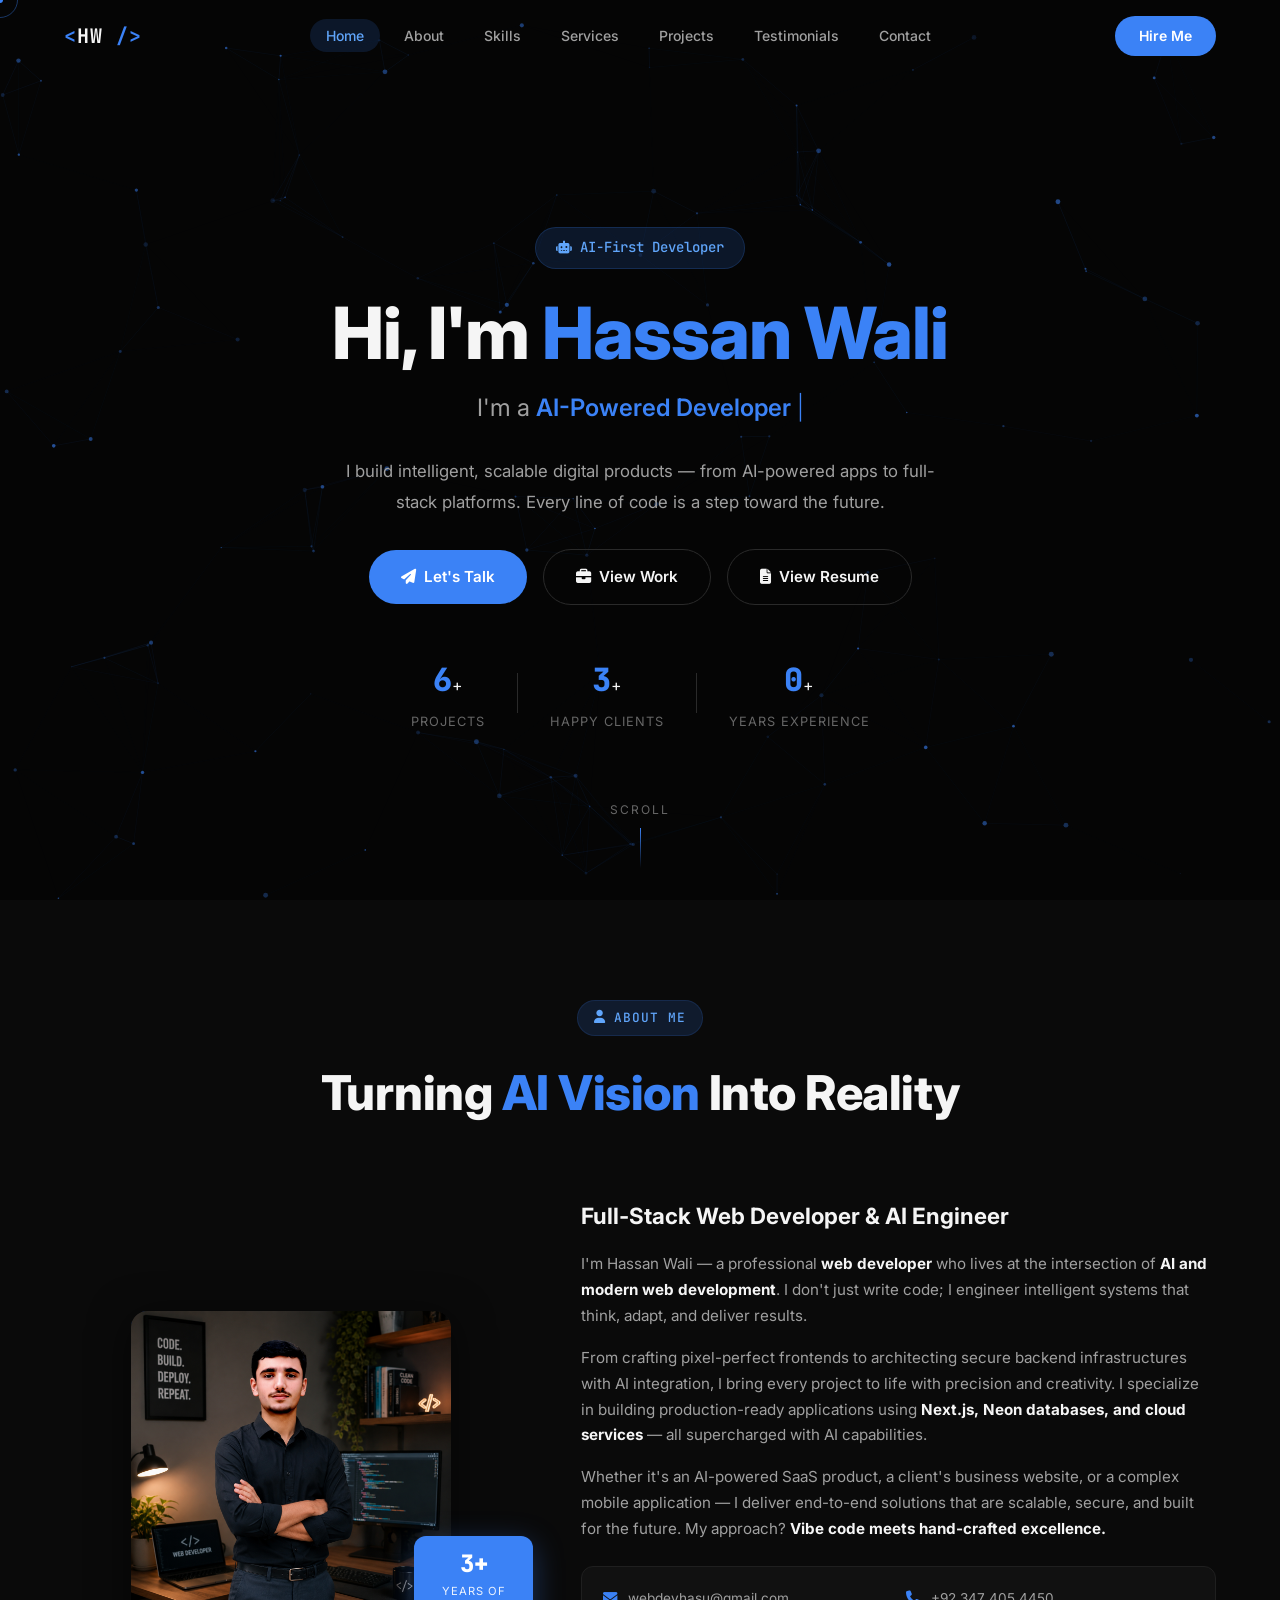
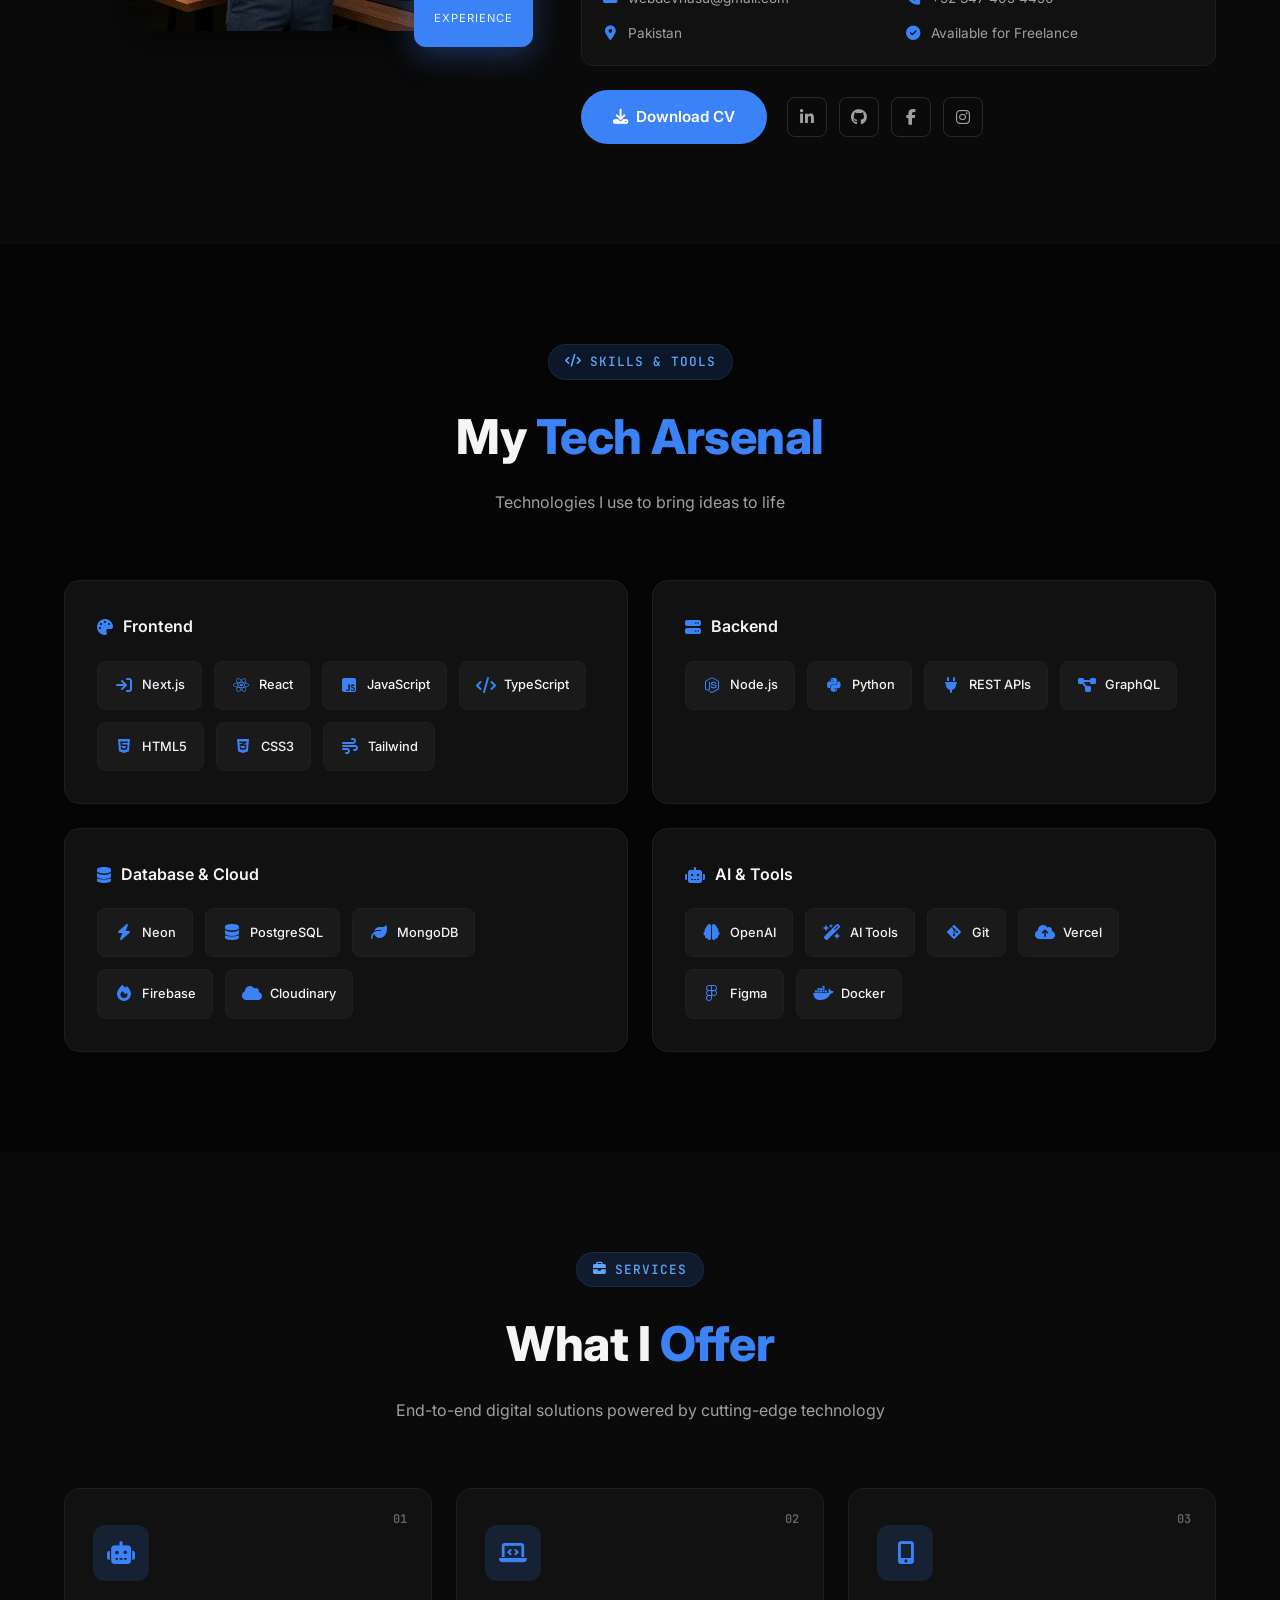
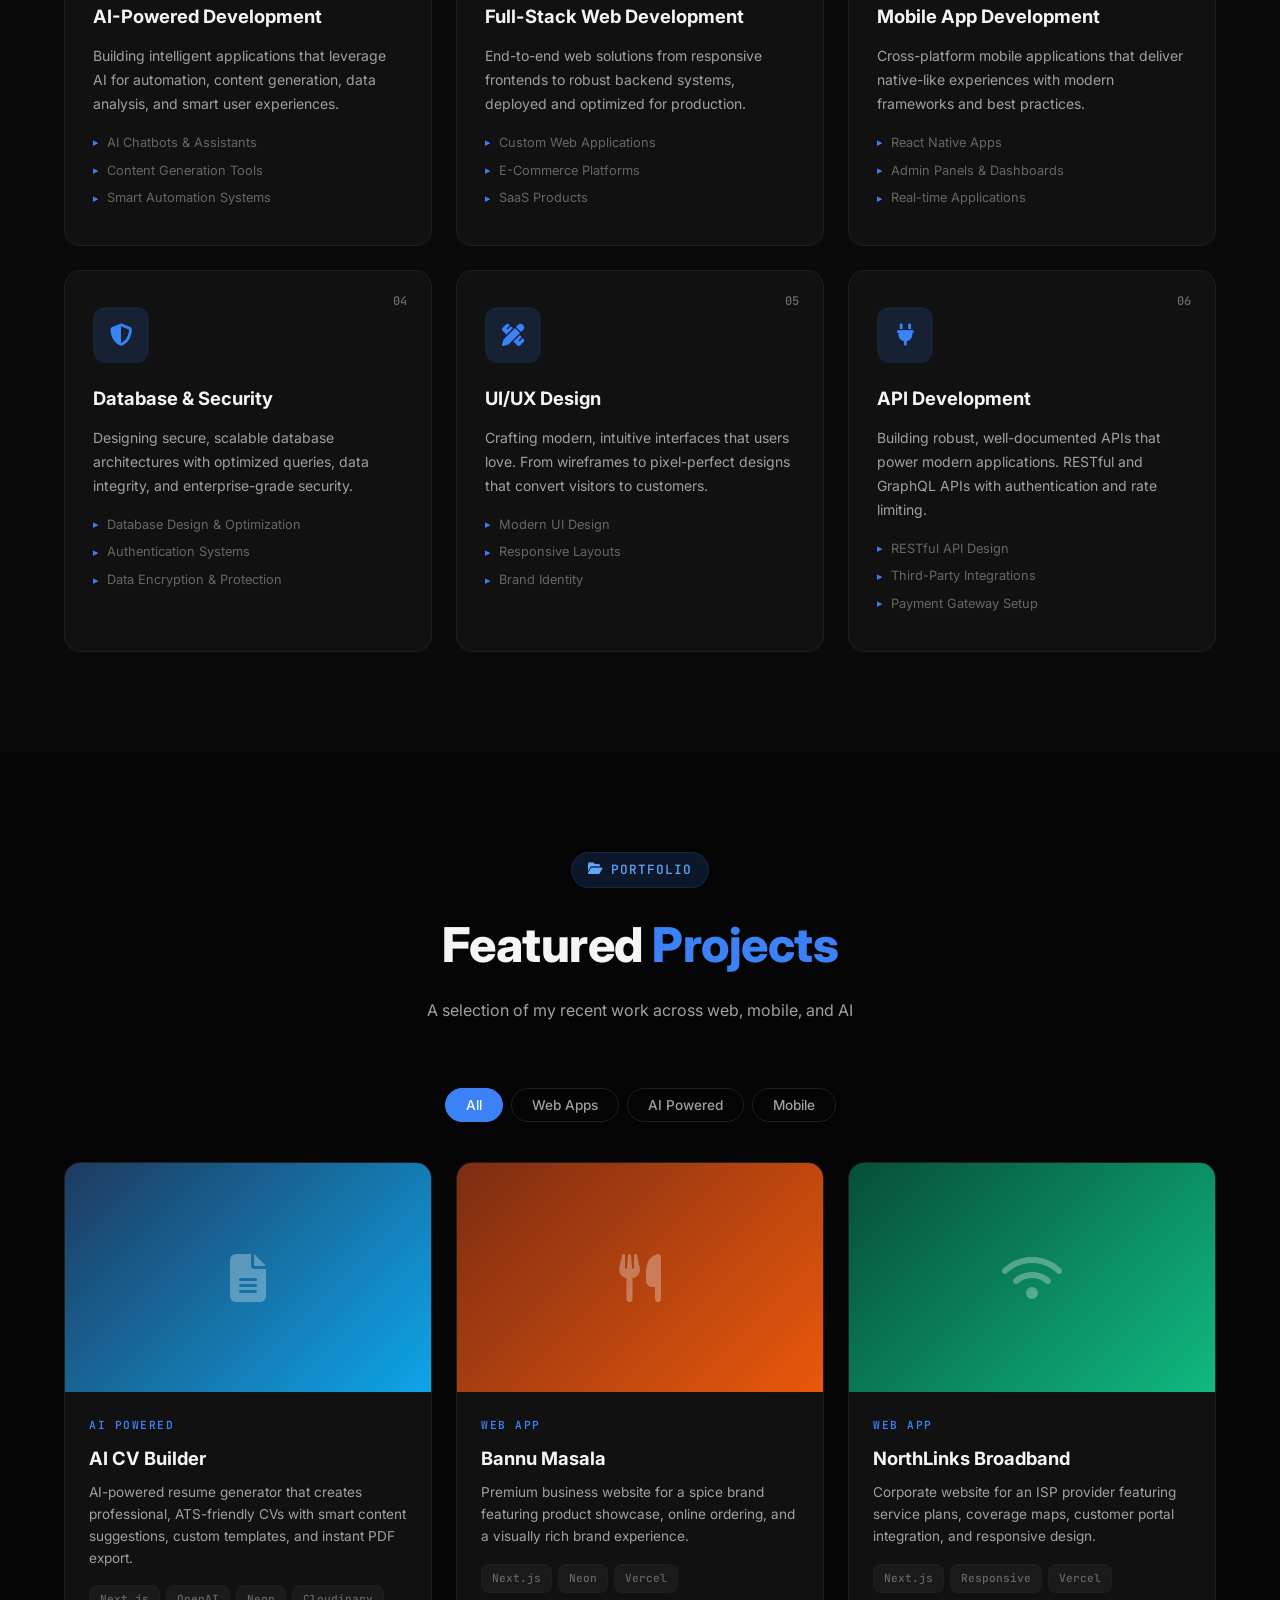
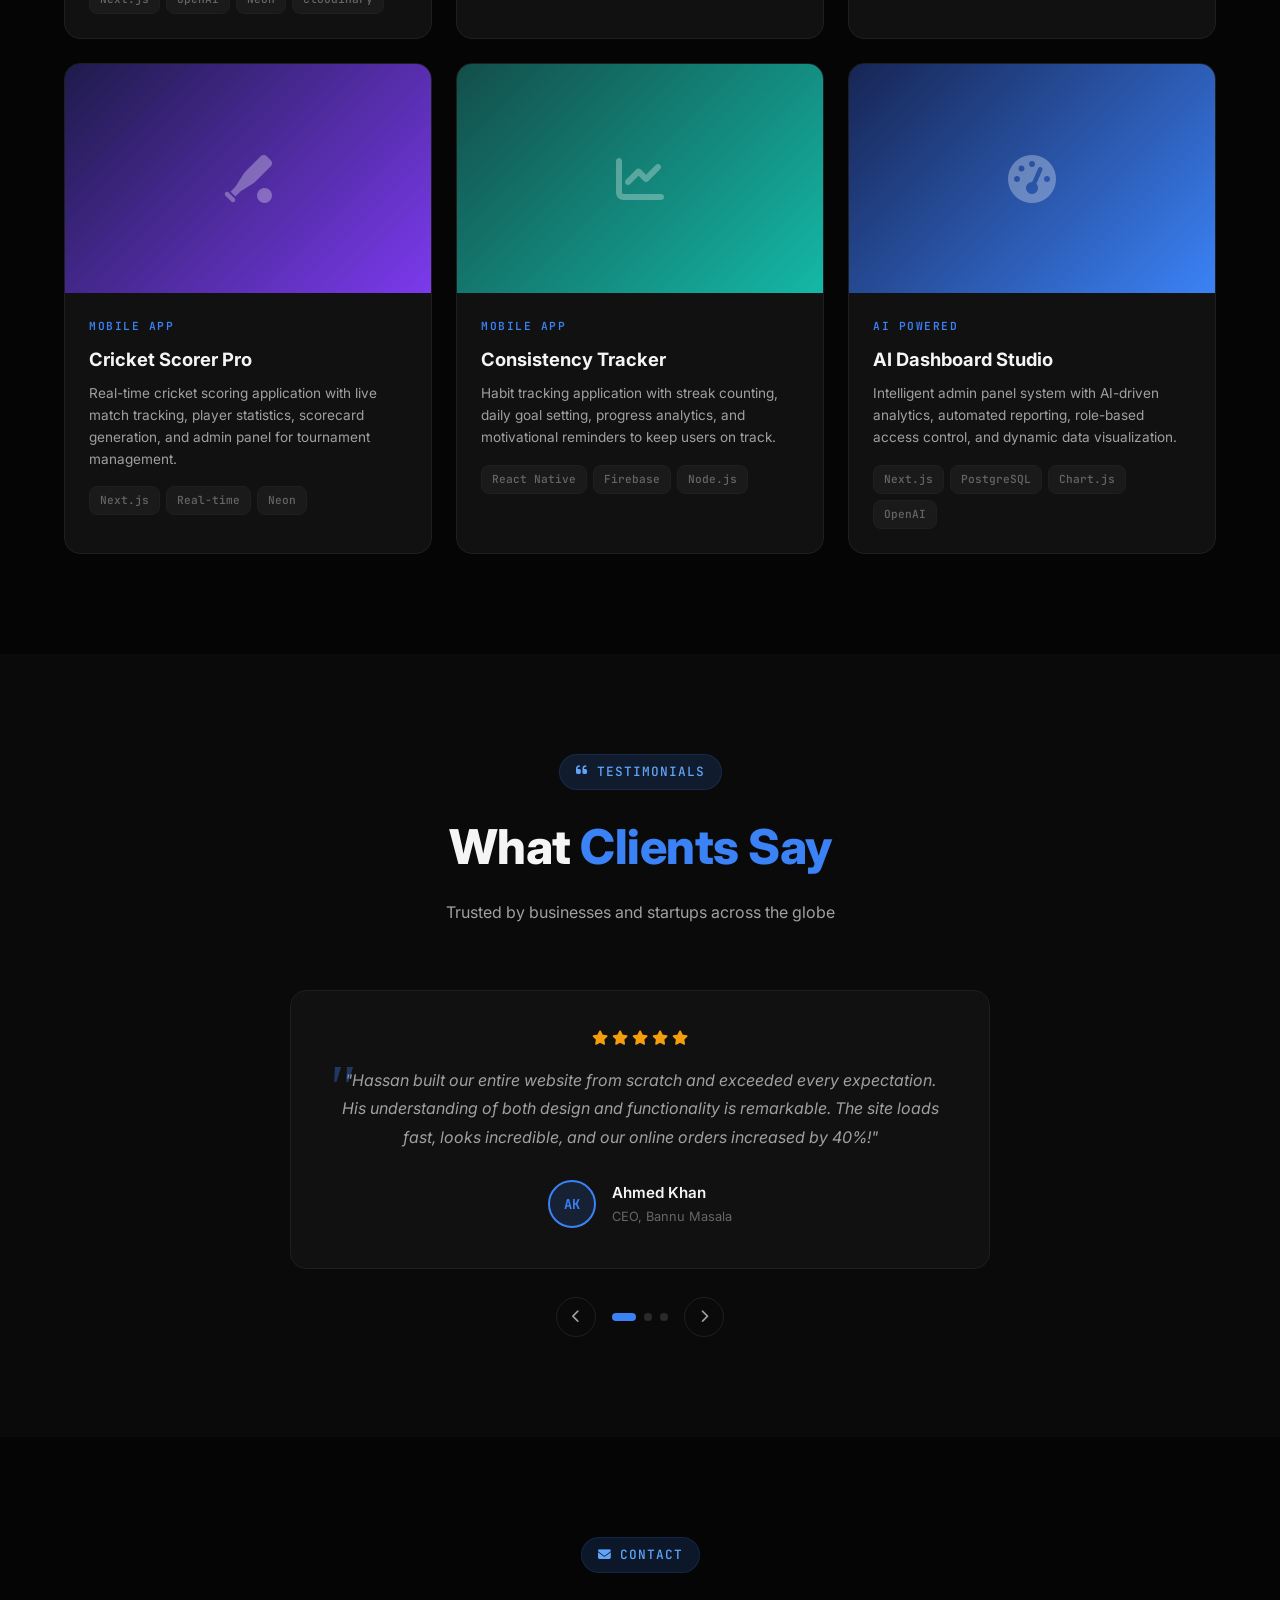
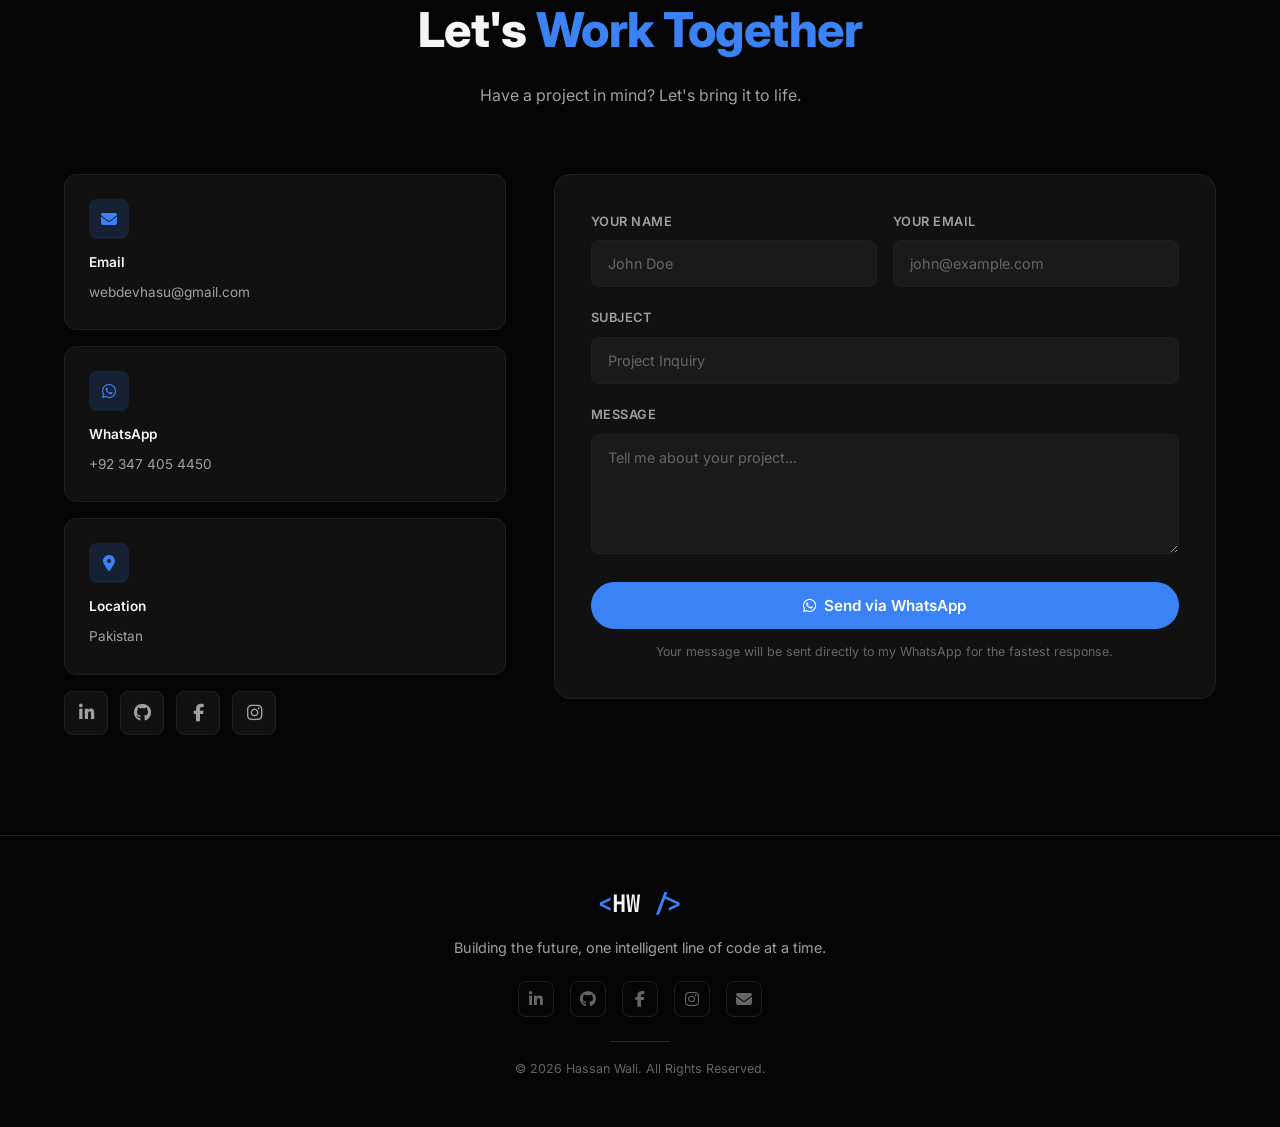
==== index.html @ 68d667bc "Initial commit of portfolio" ====
<!DOCTYPE html>
<html lang="en">
<head>
  <meta charset="UTF-8">
  <meta name="viewport" content="width=device-width, initial-scale=1.0">
  <title>Hassan Wali Web Developer | AI & Full-Stack Engineer</title>
  <link rel="icon" href="data:image/svg+xml,<svg xmlns=%22http://www.w3.org/2000/svg%22 viewBox=%220 0 100 100%22><text y=%22.9em%22 font-size=%2290%22>👨‍💻</text></svg>">
  <meta name="description" content="Looking for Hassan Wali Web Developer? Hassan is an AI-powered full-stack web developer in Pakistan specializing in Next.js, intelligent web apps, and digital solutions.">
  <meta name="keywords" content="Hassan Wali Web Developer, Hassan Wali, Web Developer in Pakistan, AI Developer, Full-Stack Developer, Next.js Developer">
  <meta name="author" content="Hassan Wali">
  <meta name="robots" content="index, follow">
  <meta name="language" content="English">
  <link rel="canonical" href="https://hassanwali.com/">

  <!-- Geo SEO for Pakistan -->
  <meta name="geo.region" content="PK">
  <meta name="geo.placename" content="Pakistan">
  <meta name="geo.position" content="30.3753;69.3451">
  <meta name="ICBM" content="30.3753, 69.3451">

  <!-- Open Graph / Facebook -->
  <meta property="og:type" content="website">
  <meta property="og:url" content="https://hassanwali.com/">
  <meta property="og:title" content="Hassan Wali Web Developer | AI-Powered Full-Stack Engineer">
  <meta property="og:description" content="Building intelligent, scalable digital solutions powered by AI.">
  <meta property="og:image" content="https://hassanwali.com/profile.png">

  <!-- Twitter -->
  <meta property="twitter:card" content="summary_large_image">
  <meta property="twitter:url" content="https://hassanwali.com/">
  <meta property="twitter:title" content="Hassan Wali Web Developer | AI-Powered Full-Stack Engineer">
  <meta property="twitter:description" content="Building intelligent, scalable digital solutions powered by AI.">
  <meta property="twitter:image" content="https://hassanwali.com/profile.png">

  <!-- Schema.org JSON-LD -->
  <script type="application/ld+json">
  {
    "@context": "https://schema.org",
    "@type": "Person",
    "name": "Hassan Wali",
    "url": "https://hassanwali.com",
    "image": "https://hassanwali.com/profile.png",
    "jobTitle": "Full-Stack Developer & AI Engineer",
    "worksFor": {
      "@type": "Organization",
      "name": "Freelance"
    },
    "sameAs": [
      "https://www.linkedin.com/in/hassanghss7",
      "https://github.com/hassanghss7",
      "https://www.facebook.com/hassanghss7",
      "https://www.instagram.com/hassanghss7"
    ],
    "address": {
      "@type": "PostalAddress",
      "addressCountry": "PK"
    }
  }
  </script>

  <!-- Fonts -->
  <link rel="preconnect" href="https://fonts.googleapis.com">
  <link rel="preconnect" href="https://fonts.gstatic.com" crossorigin>
  <link href="https://fonts.googleapis.com/css2?family=Inter:wght@300;400;500;600;700;800;900&family=JetBrains+Mono:wght@400;500;700&display=swap" rel="stylesheet">

  <!-- Font Awesome -->
  <link rel="stylesheet" href="https://cdnjs.cloudflare.com/ajax/libs/font-awesome/6.5.1/css/all.min.css">

  <!-- Styles -->
  <link rel="stylesheet" href="style.css">
</head>
<body>

  <!-- ============ PRELOADER ============ -->
  <div id="preloader">
    <div class="preloader-inner">
      <div class="preloader-logo">HW</div>
      <div class="preloader-bar"><div class="preloader-bar-fill"></div></div>
    </div>
  </div>

  <!-- ============ CUSTOM CURSOR ============ -->
  <div class="cursor-dot" id="cursorDot"></div>
  <div class="cursor-ring" id="cursorRing"></div>

  <!-- ============ NAVIGATION ============ -->
  <nav class="navbar" id="navbar">
    <div class="nav-container">
      <a href="#hero" class="nav-logo">
        <span class="logo-bracket">&lt;</span>HW<span class="logo-bracket"> /&gt;</span>
      </a>
      <ul class="nav-menu" id="navMenu">
        <li><a href="#hero" class="nav-link active" data-section="hero">Home</a></li>
        <li><a href="#about" class="nav-link" data-section="about">About</a></li>
        <li><a href="#skills" class="nav-link" data-section="skills">Skills</a></li>
        <li><a href="#services" class="nav-link" data-section="services">Services</a></li>
        <li><a href="#projects" class="nav-link" data-section="projects">Projects</a></li>
        <li><a href="#testimonials" class="nav-link" data-section="testimonials">Testimonials</a></li>
        <li><a href="#contact" class="nav-link" data-section="contact">Contact</a></li>
      </ul>
      <a href="#contact" class="nav-cta">Hire Me</a>
      <button class="hamburger" id="hamburger" aria-label="Toggle navigation">
        <span></span>
        <span></span>
        <span></span>
      </button>
    </div>
  </nav>

  <!-- ============ HERO SECTION ============ -->
  <section id="hero" class="hero">
    <canvas id="particleCanvas" class="particle-canvas"></canvas>
    <div class="hero-content">
      <div class="hero-badge reveal">
        <i class="fas fa-robot"></i> AI-First Developer
      </div>
      <h1 class="hero-title reveal">
        Hi, I'm <span class="accent">Hassan Wali</span>
      </h1>
      <div class="hero-subtitle reveal">
        <span class="typing-prefix">I'm a </span>
        <span class="typing-text" id="typingText"></span>
        <span class="typing-cursor">|</span>
      </div>
      <p class="hero-description reveal">
        I build intelligent, scalable digital products — from AI-powered apps to 
        full-stack platforms. Every line of code is a step toward the future.
      </p>
      <div class="hero-cta reveal">
        <a href="#contact" class="btn btn-primary">
          <i class="fas fa-paper-plane"></i> Let's Talk
        </a>
        <a href="#projects" class="btn btn-outline">
          <i class="fas fa-briefcase"></i> View Work
        </a>
        <a href="resume.html" target="_blank" class="btn btn-outline">
          <i class="fas fa-file-lines"></i> View Resume
        </a>
      </div>
      <div class="hero-stats reveal">
        <div class="stat">
          <span class="stat-number" data-count="30">0</span>+
          <span class="stat-label">Projects</span>
        </div>
        <div class="stat-divider"></div>
        <div class="stat">
          <span class="stat-number" data-count="15">0</span>+
          <span class="stat-label">Happy Clients</span>
        </div>
        <div class="stat-divider"></div>
        <div class="stat">
          <span class="stat-number" data-count="3">0</span>+
          <span class="stat-label">Years Experience</span>
        </div>
      </div>
    </div>
    <div class="hero-scroll">
      <a href="#about" class="scroll-indicator">
        <span>Scroll</span>
        <div class="scroll-line"></div>
      </a>
    </div>
  </section>

  <!-- ============ ABOUT SECTION ============ -->
  <section id="about" class="section about">
    <div class="container">
      <div class="section-header reveal">
        <span class="section-tag"><i class="fas fa-user"></i> About Me</span>
        <h2 class="section-title">Turning <span class="accent">AI Vision</span> Into Reality</h2>
      </div>
      <div class="about-grid">
        <div class="about-image reveal">
          <div class="image-frame">
            <img src="profile.png" alt="Hassan Wali" class="profile-img">
            <div class="image-border"></div>
          </div>
          <div class="about-experience-badge">
            <span class="exp-number">3+</span>
            <span class="exp-text">Years of<br>Experience</span>
          </div>
        </div>
        <div class="about-text reveal">
          <h3>Full-Stack Web Developer & AI Engineer</h3>
          <p>
            I'm Hassan Wali — a professional <strong>web developer</strong> who lives at the intersection of 
            <strong>AI and modern web development</strong>. I don't just write code; I engineer 
            intelligent systems that think, adapt, and deliver results.
          </p>
          <p>
            From crafting pixel-perfect frontends to architecting secure backend infrastructures 
            with AI integration, I bring every project to life with precision and creativity. 
            I specialize in building production-ready applications using <strong>Next.js, Neon 
            databases, and cloud services</strong> — all supercharged with AI capabilities.
          </p>
          <p>
            Whether it's an AI-powered SaaS product, a client's business website, or a complex 
            mobile application — I deliver end-to-end solutions that are scalable, secure, and 
            built for the future. My approach? <strong>Vibe code meets hand-crafted excellence.</strong>
          </p>
          <div class="about-details">
            <div class="detail-item">
              <i class="fas fa-envelope"></i>
              <span>webdevhasu@gmail.com</span>
            </div>
            <div class="detail-item">
              <i class="fas fa-phone"></i>
              <span>+92 347 405 4450</span>
            </div>
            <div class="detail-item">
              <i class="fas fa-map-marker-alt"></i>
              <span>Pakistan</span>
            </div>
            <div class="detail-item">
              <i class="fas fa-circle-check"></i>
              <span>Available for Freelance</span>
            </div>
          </div>
          <div class="about-cta">
            <a href="resume.html" target="_blank" class="btn btn-primary">
              <i class="fas fa-download"></i> Download CV
            </a>
            <div class="about-socials">
              <a href="https://www.linkedin.com/in/hassanghss7" target="_blank" aria-label="LinkedIn"><i class="fab fa-linkedin-in"></i></a>
              <a href="https://github.com/webdevhasu" target="_blank" aria-label="GitHub"><i class="fab fa-github"></i></a>
              <a href="https://www.facebook.com/hassanghss7" target="_blank" aria-label="Facebook"><i class="fab fa-facebook-f"></i></a>
              <a href="https://www.instagram.com/hassanghss7" target="_blank" aria-label="Instagram"><i class="fab fa-instagram"></i></a>
            </div>
          </div>
        </div>
      </div>
    </div>
  </section>

  <!-- ============ SKILLS SECTION ============ -->
  <section id="skills" class="section skills">
    <div class="container">
      <div class="section-header reveal">
        <span class="section-tag"><i class="fas fa-code"></i> Skills & Tools</span>
        <h2 class="section-title">My <span class="accent">Tech Arsenal</span></h2>
        <p class="section-desc">Technologies I use to bring ideas to life</p>
      </div>
      <div class="skills-grid">
        <!-- Frontend -->
        <div class="skill-category reveal">
          <h3 class="skill-category-title"><i class="fas fa-palette"></i> Frontend</h3>
          <div class="skill-items">
            <div class="skill-item" data-tooltip="Next.js">
              <div class="skill-icon"><i class="fas fa-arrow-right-to-bracket"></i></div>
              <span>Next.js</span>
            </div>
            <div class="skill-item" data-tooltip="React">
              <div class="skill-icon"><i class="fab fa-react"></i></div>
              <span>React</span>
            </div>
            <div class="skill-item" data-tooltip="JavaScript">
              <div class="skill-icon"><i class="fab fa-js-square"></i></div>
              <span>JavaScript</span>
            </div>
            <div class="skill-item" data-tooltip="TypeScript">
              <div class="skill-icon"><i class="fas fa-code"></i></div>
              <span>TypeScript</span>
            </div>
            <div class="skill-item" data-tooltip="HTML5">
              <div class="skill-icon"><i class="fab fa-html5"></i></div>
              <span>HTML5</span>
            </div>
            <div class="skill-item" data-tooltip="CSS3">
              <div class="skill-icon"><i class="fab fa-css3-alt"></i></div>
              <span>CSS3</span>
            </div>
            <div class="skill-item" data-tooltip="Tailwind CSS">
              <div class="skill-icon"><i class="fas fa-wind"></i></div>
              <span>Tailwind</span>
            </div>
          </div>
        </div>
        <!-- Backend -->
        <div class="skill-category reveal">
          <h3 class="skill-category-title"><i class="fas fa-server"></i> Backend</h3>
          <div class="skill-items">
            <div class="skill-item" data-tooltip="Node.js">
              <div class="skill-icon"><i class="fab fa-node-js"></i></div>
              <span>Node.js</span>
            </div>
            <div class="skill-item" data-tooltip="Python">
              <div class="skill-icon"><i class="fab fa-python"></i></div>
              <span>Python</span>
            </div>
            <div class="skill-item" data-tooltip="REST APIs">
              <div class="skill-icon"><i class="fas fa-plug"></i></div>
              <span>REST APIs</span>
            </div>
            <div class="skill-item" data-tooltip="GraphQL">
              <div class="skill-icon"><i class="fas fa-project-diagram"></i></div>
              <span>GraphQL</span>
            </div>
          </div>
        </div>
        <!-- Database -->
        <div class="skill-category reveal">
          <h3 class="skill-category-title"><i class="fas fa-database"></i> Database & Cloud</h3>
          <div class="skill-items">
            <div class="skill-item" data-tooltip="Neon">
              <div class="skill-icon"><i class="fas fa-bolt"></i></div>
              <span>Neon</span>
            </div>
            <div class="skill-item" data-tooltip="PostgreSQL">
              <div class="skill-icon"><i class="fas fa-database"></i></div>
              <span>PostgreSQL</span>
            </div>
            <div class="skill-item" data-tooltip="MongoDB">
              <div class="skill-icon"><i class="fas fa-leaf"></i></div>
              <span>MongoDB</span>
            </div>
            <div class="skill-item" data-tooltip="Firebase">
              <div class="skill-icon"><i class="fas fa-fire"></i></div>
              <span>Firebase</span>
            </div>
            <div class="skill-item" data-tooltip="Cloudinary">
              <div class="skill-icon"><i class="fas fa-cloud"></i></div>
              <span>Cloudinary</span>
            </div>
          </div>
        </div>
        <!-- Tools & AI -->
        <div class="skill-category reveal">
          <h3 class="skill-category-title"><i class="fas fa-robot"></i> AI & Tools</h3>
          <div class="skill-items">
            <div class="skill-item" data-tooltip="OpenAI API">
              <div class="skill-icon"><i class="fas fa-brain"></i></div>
              <span>OpenAI</span>
            </div>
            <div class="skill-item" data-tooltip="AI Automation">
              <div class="skill-icon"><i class="fas fa-wand-magic-sparkles"></i></div>
              <span>AI Tools</span>
            </div>
            <div class="skill-item" data-tooltip="Git">
              <div class="skill-icon"><i class="fab fa-git-alt"></i></div>
              <span>Git</span>
            </div>
            <div class="skill-item" data-tooltip="Vercel">
              <div class="skill-icon"><i class="fas fa-cloud-arrow-up"></i></div>
              <span>Vercel</span>
            </div>
            <div class="skill-item" data-tooltip="Figma">
              <div class="skill-icon"><i class="fab fa-figma"></i></div>
              <span>Figma</span>
            </div>
            <div class="skill-item" data-tooltip="Docker">
              <div class="skill-icon"><i class="fab fa-docker"></i></div>
              <span>Docker</span>
            </div>
          </div>
        </div>
      </div>
    </div>
  </section>

  <!-- ============ SERVICES SECTION ============ -->
  <section id="services" class="section services">
    <div class="container">
      <div class="section-header reveal">
        <span class="section-tag"><i class="fas fa-briefcase"></i> Services</span>
        <h2 class="section-title">What I <span class="accent">Offer</span></h2>
        <p class="section-desc">End-to-end digital solutions powered by cutting-edge technology</p>
      </div>
      <div class="services-grid">
        <div class="service-card reveal" id="service-ai">
          <div class="service-icon">
            <i class="fas fa-robot"></i>
          </div>
          <div class="service-number">01</div>
          <h3>AI-Powered Development</h3>
          <p>Building intelligent applications that leverage AI for automation, content generation, data analysis, and smart user experiences.</p>
          <ul class="service-features">
            <li>AI Chatbots & Assistants</li>
            <li>Content Generation Tools</li>
            <li>Smart Automation Systems</li>
          </ul>
        </div>
        <div class="service-card reveal" id="service-web">
          <div class="service-icon">
            <i class="fas fa-laptop-code"></i>
          </div>
          <div class="service-number">02</div>
          <h3>Full-Stack Web Development</h3>
          <p>End-to-end web solutions from responsive frontends to robust backend systems, deployed and optimized for production.</p>
          <ul class="service-features">
            <li>Custom Web Applications</li>
            <li>E-Commerce Platforms</li>
            <li>SaaS Products</li>
          </ul>
        </div>
        <div class="service-card reveal" id="service-mobile">
          <div class="service-icon">
            <i class="fas fa-mobile-screen-button"></i>
          </div>
          <div class="service-number">03</div>
          <h3>Mobile App Development</h3>
          <p>Cross-platform mobile applications that deliver native-like experiences with modern frameworks and best practices.</p>
          <ul class="service-features">
            <li>React Native Apps</li>
            <li>Admin Panels & Dashboards</li>
            <li>Real-time Applications</li>
          </ul>
        </div>
        <div class="service-card reveal" id="service-db">
          <div class="service-icon">
            <i class="fas fa-shield-halved"></i>
          </div>
          <div class="service-number">04</div>
          <h3>Database & Security</h3>
          <p>Designing secure, scalable database architectures with optimized queries, data integrity, and enterprise-grade security.</p>
          <ul class="service-features">
            <li>Database Design & Optimization</li>
            <li>Authentication Systems</li>
            <li>Data Encryption & Protection</li>
          </ul>
        </div>
        <div class="service-card reveal" id="service-design">
          <div class="service-icon">
            <i class="fas fa-pen-ruler"></i>
          </div>
          <div class="service-number">05</div>
          <h3>UI/UX Design</h3>
          <p>Crafting modern, intuitive interfaces that users love. From wireframes to pixel-perfect designs that convert visitors to customers.</p>
          <ul class="service-features">
            <li>Modern UI Design</li>
            <li>Responsive Layouts</li>
            <li>Brand Identity</li>
          </ul>
        </div>
        <div class="service-card reveal" id="service-api">
          <div class="service-icon">
            <i class="fas fa-plug"></i>
          </div>
          <div class="service-number">06</div>
          <h3>API Development</h3>
          <p>Building robust, well-documented APIs that power modern applications. RESTful and GraphQL APIs with authentication and rate limiting.</p>
          <ul class="service-features">
            <li>RESTful API Design</li>
            <li>Third-Party Integrations</li>
            <li>Payment Gateway Setup</li>
          </ul>
        </div>
      </div>
    </div>
  </section>

  <!-- ============ PROJECTS SECTION ============ -->
  <section id="projects" class="section projects">
    <div class="container">
      <div class="section-header reveal">
        <span class="section-tag"><i class="fas fa-folder-open"></i> Portfolio</span>
        <h2 class="section-title">Featured <span class="accent">Projects</span></h2>
        <p class="section-desc">A selection of my recent work across web, mobile, and AI</p>
      </div>

      <div class="project-filters reveal">
        <button class="filter-btn active" data-filter="all">All</button>
        <button class="filter-btn" data-filter="web">Web Apps</button>
        <button class="filter-btn" data-filter="ai">AI Powered</button>
        <button class="filter-btn" data-filter="mobile">Mobile</button>
      </div>

      <div class="projects-grid">
        <!-- Project 1: AI CV Builder -->
        <div class="project-card reveal" data-category="ai web" id="project-cv">
          <div class="project-image">
            <div class="project-placeholder" style="background: linear-gradient(135deg, #1e3a5f, #0ea5e9);">
              <i class="fas fa-file-lines"></i>
            </div>
            <div class="project-overlay">
              <div class="project-links">
                <a href="#" class="project-link" title="Live Demo"><i class="fas fa-external-link-alt"></i></a>
                <a href="#" class="project-link" title="Source Code"><i class="fab fa-github"></i></a>
              </div>
            </div>
          </div>
          <div class="project-info">
            <div class="project-category">AI Powered</div>
            <h3>AI CV Builder</h3>
            <p>AI-powered resume generator that creates professional, ATS-friendly CVs with smart content suggestions, custom templates, and instant PDF export.</p>
            <div class="project-tech">
              <span>Next.js</span>
              <span>OpenAI</span>
              <span>Neon</span>
              <span>Cloudinary</span>
            </div>
          </div>
        </div>

        <!-- Project 2: Bannu Masala -->
        <div class="project-card reveal" data-category="web" id="project-masala">
          <div class="project-image">
            <div class="project-placeholder" style="background: linear-gradient(135deg, #7c2d12, #ea580c);">
              <i class="fas fa-utensils"></i>
            </div>
            <div class="project-overlay">
              <div class="project-links">
                <a href="https://bannumasala.vercel.app" target="_blank" class="project-link" title="Live Demo"><i class="fas fa-external-link-alt"></i></a>
              </div>
            </div>
          </div>
          <div class="project-info">
            <div class="project-category">Web App</div>
            <h3>Bannu Masala</h3>
            <p>Premium business website for a spice brand featuring product showcase, online ordering, and a visually rich brand experience.</p>
            <div class="project-tech">
              <span>Next.js</span>
              <span>Neon</span>
              <span>Vercel</span>
            </div>
          </div>
        </div>

        <!-- Project 3: NorthLinks Broadband -->
        <div class="project-card reveal" data-category="web" id="project-northlinks">
          <div class="project-image">
            <div class="project-placeholder" style="background: linear-gradient(135deg, #064e3b, #10b981);">
              <i class="fas fa-wifi"></i>
            </div>
            <div class="project-overlay">
              <div class="project-links">
                <a href="https://northlinksbroadband.vercel.app" target="_blank" class="project-link" title="Live Demo"><i class="fas fa-external-link-alt"></i></a>
              </div>
            </div>
          </div>
          <div class="project-info">
            <div class="project-category">Web App</div>
            <h3>NorthLinks Broadband</h3>
            <p>Corporate website for an ISP provider featuring service plans, coverage maps, customer portal integration, and responsive design.</p>
            <div class="project-tech">
              <span>Next.js</span>
              <span>Responsive</span>
              <span>Vercel</span>
            </div>
          </div>
        </div>

        <!-- Project 4: Cricket Scorer Pro -->
        <div class="project-card reveal" data-category="mobile web" id="project-cricket">
          <div class="project-image">
            <div class="project-placeholder" style="background: linear-gradient(135deg, #1e1b4b, #7c3aed);">
              <i class="fas fa-baseball-bat-ball"></i>
            </div>
            <div class="project-overlay">
              <div class="project-links">
                <a href="#" class="project-link" title="Live Demo"><i class="fas fa-external-link-alt"></i></a>
              </div>
            </div>
          </div>
          <div class="project-info">
            <div class="project-category">Mobile App</div>
            <h3>Cricket Scorer Pro</h3>
            <p>Real-time cricket scoring application with live match tracking, player statistics, scorecard generation, and admin panel for tournament management.</p>
            <div class="project-tech">
              <span>Next.js</span>
              <span>Real-time</span>
              <span>Neon</span>
            </div>
          </div>
        </div>

        <!-- Project 5: Consistency Tracker -->
        <div class="project-card reveal" data-category="mobile" id="project-tracker">
          <div class="project-image">
            <div class="project-placeholder" style="background: linear-gradient(135deg, #134e4a, #14b8a6);">
              <i class="fas fa-chart-line"></i>
            </div>
            <div class="project-overlay">
              <div class="project-links">
                <a href="#" class="project-link" title="Live Demo"><i class="fas fa-external-link-alt"></i></a>
              </div>
            </div>
          </div>
          <div class="project-info">
            <div class="project-category">Mobile App</div>
            <h3>Consistency Tracker</h3>
            <p>Habit tracking application with streak counting, daily goal setting, progress analytics, and motivational reminders to keep users on track.</p>
            <div class="project-tech">
              <span>React Native</span>
              <span>Firebase</span>
              <span>Node.js</span>
            </div>
          </div>
        </div>

        <!-- Project 6: AI Dashboard Studio -->
        <div class="project-card reveal" data-category="ai web" id="project-dashboard">
          <div class="project-image">
            <div class="project-placeholder" style="background: linear-gradient(135deg, #172554, #3b82f6);">
              <i class="fas fa-gauge-high"></i>
            </div>
            <div class="project-overlay">
              <div class="project-links">
                <a href="#" class="project-link" title="Live Demo"><i class="fas fa-external-link-alt"></i></a>
                <a href="#" class="project-link" title="Source Code"><i class="fab fa-github"></i></a>
              </div>
            </div>
          </div>
          <div class="project-info">
            <div class="project-category">AI Powered</div>
            <h3>AI Dashboard Studio</h3>
            <p>Intelligent admin panel system with AI-driven analytics, automated reporting, role-based access control, and dynamic data visualization.</p>
            <div class="project-tech">
              <span>Next.js</span>
              <span>PostgreSQL</span>
              <span>Chart.js</span>
              <span>OpenAI</span>
            </div>
          </div>
        </div>
      </div>
    </div>
  </section>

  <!-- ============ TESTIMONIALS SECTION ============ -->
  <section id="testimonials" class="section testimonials">
    <div class="container">
      <div class="section-header reveal">
        <span class="section-tag"><i class="fas fa-quote-left"></i> Testimonials</span>
        <h2 class="section-title">What <span class="accent">Clients Say</span></h2>
        <p class="section-desc">Trusted by businesses and startups across the globe</p>
      </div>
      <div class="testimonials-slider reveal">
        <div class="testimonial-track" id="testimonialTrack">
          <!-- Testimonial 1 -->
          <div class="testimonial-card">
            <div class="testimonial-stars">
              <i class="fas fa-star"></i><i class="fas fa-star"></i><i class="fas fa-star"></i><i class="fas fa-star"></i><i class="fas fa-star"></i>
            </div>
            <p class="testimonial-text">
              "Hassan built our entire website from scratch and exceeded every expectation. 
              His understanding of both design and functionality is remarkable. The site loads 
              fast, looks incredible, and our online orders increased by 40%!"
            </p>
            <div class="testimonial-author">
              <div class="author-avatar">AK</div>
              <div class="author-info">
                <h4>Ahmed Khan</h4>
                <span>CEO, Bannu Masala</span>
              </div>
            </div>
          </div>
          <!-- Testimonial 2 -->
          <div class="testimonial-card">
            <div class="testimonial-stars">
              <i class="fas fa-star"></i><i class="fas fa-star"></i><i class="fas fa-star"></i><i class="fas fa-star"></i><i class="fas fa-star"></i>
            </div>
            <p class="testimonial-text">
              "Professional, fast, and incredibly talented. Hassan delivered a corporate website 
              that perfectly represents our brand. The responsive design works flawlessly across 
              all devices. Highly recommended for any web project!"
            </p>
            <div class="testimonial-author">
              <div class="author-avatar">FA</div>
              <div class="author-info">
                <h4>Farhan Ali</h4>
                <span>Director, NorthLinks Broadband</span>
              </div>
            </div>
          </div>
          <!-- Testimonial 3 -->
          <div class="testimonial-card">
            <div class="testimonial-stars">
              <i class="fas fa-star"></i><i class="fas fa-star"></i><i class="fas fa-star"></i><i class="fas fa-star"></i><i class="fas fa-star"></i>
            </div>
            <p class="testimonial-text">
              "The AI CV Builder Hassan developed is a game-changer. It uses AI intelligently 
              without overcomplicating things. He understands both the technical and business 
              side of product development. An absolute pleasure to work with."
            </p>
            <div class="testimonial-author">
              <div class="author-avatar">SM</div>
              <div class="author-info">
                <h4>Sarah Mitchell</h4>
                <span>Startup Founder</span>
              </div>
            </div>
          </div>
        </div>
        <div class="testimonial-nav">
          <button class="test-nav-btn" id="testPrev"><i class="fas fa-chevron-left"></i></button>
          <div class="testimonial-dots" id="testimonialDots"></div>
          <button class="test-nav-btn" id="testNext"><i class="fas fa-chevron-right"></i></button>
        </div>
      </div>
    </div>
  </section>

  <!-- ============ CONTACT SECTION ============ -->
  <section id="contact" class="section contact">
    <div class="container">
      <div class="section-header reveal">
        <span class="section-tag"><i class="fas fa-envelope"></i> Contact</span>
        <h2 class="section-title">Let's <span class="accent">Work Together</span></h2>
        <p class="section-desc">Have a project in mind? Let's bring it to life.</p>
      </div>
      <div class="contact-grid">
        <div class="contact-info reveal">
          <div class="contact-card">
            <div class="contact-card-icon"><i class="fas fa-envelope"></i></div>
            <h4>Email</h4>
            <a href="mailto:webdevhasu@gmail.com">webdevhasu@gmail.com</a>
          </div>
          <div class="contact-card">
            <div class="contact-card-icon"><i class="fab fa-whatsapp"></i></div>
            <h4>WhatsApp</h4>
            <a href="https://wa.me/923474054450" target="_blank">+92 347 405 4450</a>
          </div>
          <div class="contact-card">
            <div class="contact-card-icon"><i class="fas fa-map-marker-alt"></i></div>
            <h4>Location</h4>
            <span>Pakistan</span>
          </div>
          <div class="contact-socials">
            <a href="https://www.linkedin.com/in/hassanghss7" target="_blank" aria-label="LinkedIn" class="social-link"><i class="fab fa-linkedin-in"></i></a>
            <a href="https://github.com/webdevhasu" target="_blank" aria-label="GitHub" class="social-link"><i class="fab fa-github"></i></a>
            <a href="https://www.facebook.com/hassanghss7" target="_blank" aria-label="Facebook" class="social-link"><i class="fab fa-facebook-f"></i></a>
            <a href="https://www.instagram.com/hassanghss7" target="_blank" aria-label="Instagram" class="social-link"><i class="fab fa-instagram"></i></a>
          </div>
        </div>
        <form class="contact-form reveal" id="contactForm">
          <div class="form-row">
            <div class="form-group">
              <label for="formName">Your Name</label>
              <input type="text" id="formName" name="name" placeholder="John Doe" required>
            </div>
            <div class="form-group">
              <label for="formEmail">Your Email</label>
              <input type="email" id="formEmail" name="email" placeholder="john@example.com" required>
            </div>
          </div>
          <div class="form-group">
            <label for="formSubject">Subject</label>
            <input type="text" id="formSubject" name="subject" placeholder="Project Inquiry" required>
          </div>
          <div class="form-group">
            <label for="formMessage">Message</label>
            <textarea id="formMessage" name="message" rows="5" placeholder="Tell me about your project..." required></textarea>
          </div>
          <button type="submit" class="btn btn-primary btn-full" id="formSubmit">
            <i class="fab fa-whatsapp"></i> Send via WhatsApp
          </button>
          <p class="form-note">Your message will be sent directly to my WhatsApp for the fastest response.</p>
        </form>
      </div>
    </div>
  </section>

  <!-- ============ FOOTER ============ -->
  <footer class="footer">
    <div class="container">
      <div class="footer-content">
        <div class="footer-logo">
          <span class="logo-bracket">&lt;</span>HW<span class="logo-bracket"> /&gt;</span>
        </div>
        <p class="footer-text">Building the future, one intelligent line of code at a time.</p>
        <div class="footer-socials">
          <a href="https://www.linkedin.com/in/hassanghss7" target="_blank" aria-label="LinkedIn"><i class="fab fa-linkedin-in"></i></a>
          <a href="https://github.com/webdevhasu" target="_blank" aria-label="GitHub"><i class="fab fa-github"></i></a>
          <a href="https://www.facebook.com/hassanghss7" target="_blank" aria-label="Facebook"><i class="fab fa-facebook-f"></i></a>
          <a href="https://www.instagram.com/hassanghss7" target="_blank" aria-label="Instagram"><i class="fab fa-instagram"></i></a>
          <a href="mailto:webdevhasu@gmail.com" aria-label="Email"><i class="fas fa-envelope"></i></a>
        </div>
        <div class="footer-divider"></div>
        <p class="footer-copy">&copy; 2026 Hassan Wali. All Rights Reserved.</p>
      </div>
    </div>
  </footer>

  <!-- ============ WHATSAPP FAB ============ -->
  <a href="https://wa.me/923474054450" target="_blank" class="whatsapp-fab" id="whatsappFab" aria-label="Chat on WhatsApp">
    <i class="fab fa-whatsapp"></i>
    <span class="fab-tooltip">Chat with me!</span>
  </a>

  <!-- ============ BACK TO TOP ============ -->
  <button class="back-to-top" id="backToTop" aria-label="Back to top">
    <i class="fas fa-arrow-up"></i>
  </button>

  <script src="script.js"></script>
</body>
</html>
---- style.css ----
/* ============================================
   HASSAN WALI — PORTFOLIO STYLESHEET
   Minimalist Black & White + Electric Blue Accent
   ============================================ */

/* ---------- CUSTOM PROPERTIES ---------- */
:root {
  --bg-primary: #050505;
  --bg-secondary: #0a0a0a;
  --bg-card: #111111;
  --bg-card-hover: #161616;
  --bg-surface: #1a1a1a;
  --border: #1f1f1f;
  --border-light: #2a2a2a;

  --text-primary: #f5f5f5;
  --text-secondary: #a0a0a0;
  --text-muted: #666666;

  --accent: #3b82f6;
  --accent-light: #60a5fa;
  --accent-dark: #2563eb;
  --accent-glow: rgba(59, 130, 246, 0.15);
  --accent-glow-strong: rgba(59, 130, 246, 0.35);

  --font-main: 'Inter', -apple-system, BlinkMacSystemFont, sans-serif;
  --font-mono: 'JetBrains Mono', 'Fira Code', monospace;

  --radius-sm: 8px;
  --radius-md: 12px;
  --radius-lg: 16px;
  --radius-xl: 24px;
  --radius-full: 9999px;

  --shadow-sm: 0 1px 3px rgba(0, 0, 0, 0.4);
  --shadow-md: 0 4px 20px rgba(0, 0, 0, 0.5);
  --shadow-lg: 0 8px 40px rgba(0, 0, 0, 0.6);
  --shadow-glow: 0 0 30px var(--accent-glow);

  --transition-fast: 0.2s ease;
  --transition-base: 0.3s ease;
  --transition-slow: 0.5s ease;
  --transition-spring: 0.5s cubic-bezier(0.34, 1.56, 0.64, 1);
}

/* ---------- RESET & BASE ---------- */
*,
*::before,
*::after {
  margin: 0;
  padding: 0;
  box-sizing: border-box;
}

html {
  scroll-behavior: smooth;
  scroll-padding-top: 80px;
}

body {
  font-family: var(--font-main);
  background-color: var(--bg-primary);
  color: var(--text-primary);
  line-height: 1.7;
  overflow-x: hidden;
  cursor: default;
}

::selection {
  background: var(--accent);
  color: white;
}

::-webkit-scrollbar {
  width: 6px;
}
::-webkit-scrollbar-track {
  background: var(--bg-primary);
}
::-webkit-scrollbar-thumb {
  background: var(--border-light);
  border-radius: 3px;
}
::-webkit-scrollbar-thumb:hover {
  background: var(--accent);
}

a {
  text-decoration: none;
  color: inherit;
  transition: color var(--transition-fast);
}
img {
  max-width: 100%;
  display: block;
}
button {
  border: none;
  background: none;
  cursor: pointer;
  font-family: inherit;
  color: inherit;
}
ul {
  list-style: none;
}
input, textarea {
  font-family: inherit;
}

.container {
  max-width: 1200px;
  margin: 0 auto;
  padding: 0 24px;
}

.accent {
  color: var(--accent);
}

/* ---------- PRELOADER ---------- */
#preloader {
  position: fixed;
  top: 0;
  left: 0;
  width: 100%;
  height: 100%;
  background: var(--bg-primary);
  display: flex;
  align-items: center;
  justify-content: center;
  z-index: 10000;
  transition: opacity 0.6s ease, visibility 0.6s ease;
}
#preloader.hidden {
  opacity: 0;
  visibility: hidden;
}
.preloader-inner {
  text-align: center;
}
.preloader-logo {
  font-size: 3rem;
  font-weight: 800;
  color: var(--accent);
  font-family: var(--font-mono);
  letter-spacing: 4px;
  margin-bottom: 24px;
  animation: preloaderPulse 1.5s ease-in-out infinite;
}
@keyframes preloaderPulse {
  0%, 100% { opacity: 1; transform: scale(1); }
  50% { opacity: 0.5; transform: scale(0.95); }
}
.preloader-bar {
  width: 200px;
  height: 3px;
  background: var(--border);
  border-radius: 2px;
  overflow: hidden;
}
.preloader-bar-fill {
  height: 100%;
  width: 0;
  background: var(--accent);
  border-radius: 2px;
  animation: preloaderFill 1.8s ease forwards;
}
@keyframes preloaderFill {
  to { width: 100%; }
}

/* ---------- CUSTOM CURSOR ---------- */
.cursor-dot {
  position: fixed;
  width: 6px;
  height: 6px;
  background: var(--accent);
  border-radius: 50%;
  pointer-events: none;
  z-index: 9999;
  transform: translate(-50%, -50%);
  transition: transform 0.1s ease, width 0.3s ease, height 0.3s ease, background 0.3s ease;
}
.cursor-ring {
  position: fixed;
  width: 36px;
  height: 36px;
  border: 1.5px solid rgba(59, 130, 246, 0.4);
  border-radius: 50%;
  pointer-events: none;
  z-index: 9998;
  transform: translate(-50%, -50%);
  transition: width 0.3s ease, height 0.3s ease, border-color 0.3s ease;
}
.cursor-dot.hovering {
  width: 12px;
  height: 12px;
  background: var(--accent-light);
}
.cursor-ring.hovering {
  width: 50px;
  height: 50px;
  border-color: rgba(59, 130, 246, 0.6);
}

@media (hover: none) and (pointer: coarse) {
  .cursor-dot, .cursor-ring { display: none; }
}

/* ---------- NAVIGATION ---------- */
.navbar {
  position: fixed;
  top: 0;
  left: 0;
  width: 100%;
  z-index: 1000;
  padding: 16px 0;
  transition: all var(--transition-base);
}
.navbar.scrolled {
  background: rgba(5, 5, 5, 0.85);
  backdrop-filter: blur(20px);
  -webkit-backdrop-filter: blur(20px);
  border-bottom: 1px solid var(--border);
  padding: 10px 0;
}
.nav-container {
  max-width: 1200px;
  margin: 0 auto;
  padding: 0 24px;
  display: flex;
  align-items: center;
  justify-content: space-between;
}
.nav-logo {
  font-family: var(--font-mono);
  font-size: 1.25rem;
  font-weight: 700;
  letter-spacing: 1px;
  color: var(--text-primary);
}
.logo-bracket {
  color: var(--accent);
}
.nav-menu {
  display: flex;
  align-items: center;
  gap: 8px;
}
.nav-link {
  padding: 8px 16px;
  font-size: 0.875rem;
  font-weight: 500;
  color: var(--text-secondary);
  border-radius: var(--radius-full);
  transition: all var(--transition-fast);
  position: relative;
}
.nav-link:hover,
.nav-link.active {
  color: var(--text-primary);
}
.nav-link.active {
  background: var(--accent-glow);
  color: var(--accent-light);
}
.nav-cta {
  padding: 8px 24px;
  background: var(--accent);
  color: white;
  border-radius: var(--radius-full);
  font-size: 0.875rem;
  font-weight: 600;
  transition: all var(--transition-fast);
}
.nav-cta:hover {
  background: var(--accent-dark);
  box-shadow: var(--shadow-glow);
}

/* Hamburger */
.hamburger {
  display: none;
  flex-direction: column;
  gap: 5px;
  padding: 4px;
  z-index: 1001;
}
.hamburger span {
  display: block;
  width: 24px;
  height: 2px;
  background: var(--text-primary);
  transition: all var(--transition-base);
  border-radius: 2px;
}
.hamburger.active span:nth-child(1) {
  transform: rotate(45deg) translate(5px, 5px);
}
.hamburger.active span:nth-child(2) {
  opacity: 0;
}
.hamburger.active span:nth-child(3) {
  transform: rotate(-45deg) translate(5px, -5px);
}

/* ---------- HERO SECTION ---------- */
.hero {
  min-height: 100vh;
  display: flex;
  align-items: center;
  justify-content: center;
  position: relative;
  overflow: hidden;
  padding: 120px 24px 60px;
}
.particle-canvas {
  position: absolute;
  top: 0;
  left: 0;
  width: 100%;
  height: 100%;
  z-index: 0;
}
.hero-content {
  position: relative;
  z-index: 1;
  text-align: center;
  max-width: 800px;
}
.hero-badge {
  display: inline-flex;
  align-items: center;
  gap: 8px;
  padding: 8px 20px;
  background: var(--accent-glow);
  border: 1px solid rgba(59, 130, 246, 0.2);
  border-radius: var(--radius-full);
  font-size: 0.875rem;
  font-weight: 500;
  color: var(--accent-light);
  margin-bottom: 24px;
  font-family: var(--font-mono);
}
.hero-badge i {
  font-size: 0.8rem;
}
.hero-title {
  font-size: clamp(2.5rem, 6vw, 4.5rem);
  font-weight: 800;
  line-height: 1.1;
  margin-bottom: 16px;
  letter-spacing: -1px;
}
.hero-subtitle {
  font-size: clamp(1.1rem, 2.5vw, 1.5rem);
  font-weight: 400;
  color: var(--text-secondary);
  margin-bottom: 20px;
  min-height: 2em;
}
.typing-prefix {
  color: var(--text-secondary);
}
.typing-text {
  color: var(--accent);
  font-weight: 600;
}
.typing-cursor {
  color: var(--accent);
  animation: cursorBlink 0.8s step-end infinite;
  font-weight: 300;
}
@keyframes cursorBlink {
  50% { opacity: 0; }
}
.hero-description {
  font-size: 1.05rem;
  color: var(--text-secondary);
  max-width: 600px;
  margin: 0 auto 32px;
  line-height: 1.8;
}
.hero-cta {
  display: flex;
  align-items: center;
  justify-content: center;
  gap: 16px;
  margin-bottom: 48px;
}

/* Buttons */
.btn {
  display: inline-flex;
  align-items: center;
  gap: 8px;
  padding: 14px 32px;
  font-size: 0.95rem;
  font-weight: 600;
  border-radius: var(--radius-full);
  transition: all var(--transition-base);
  cursor: pointer;
  position: relative;
  overflow: hidden;
}
.btn-primary {
  background: var(--accent);
  color: white;
  border: none;
}
.btn-primary:hover {
  background: var(--accent-dark);
  box-shadow: 0 0 30px var(--accent-glow-strong);
  transform: translateY(-2px);
}
.btn-outline {
  background: transparent;
  color: var(--text-primary);
  border: 1.5px solid var(--border-light);
}
.btn-outline:hover {
  border-color: var(--accent);
  color: var(--accent);
  background: var(--accent-glow);
  transform: translateY(-2px);
}
.btn-full {
  width: 100%;
  justify-content: center;
}

/* Hero Stats */
.hero-stats {
  display: flex;
  align-items: center;
  justify-content: center;
  gap: 32px;
}
.stat {
  text-align: center;
}
.stat-number {
  font-size: 2rem;
  font-weight: 800;
  color: var(--accent);
  font-family: var(--font-mono);
}
.stat-label {
  display: block;
  font-size: 0.8rem;
  color: var(--text-muted);
  text-transform: uppercase;
  letter-spacing: 1px;
  margin-top: 4px;
}
.stat-divider {
  width: 1px;
  height: 40px;
  background: var(--border-light);
}

/* Scroll indicator */
.hero-scroll {
  position: absolute;
  bottom: 32px;
  left: 50%;
  transform: translateX(-50%);
  z-index: 1;
}
.scroll-indicator {
  display: flex;
  flex-direction: column;
  align-items: center;
  gap: 8px;
  color: var(--text-muted);
  font-size: 0.75rem;
  letter-spacing: 2px;
  text-transform: uppercase;
}
.scroll-line {
  width: 1px;
  height: 40px;
  background: linear-gradient(to bottom, var(--accent), transparent);
  animation: scrollBounce 2s ease-in-out infinite;
}
@keyframes scrollBounce {
  0%, 100% { transform: scaleY(1); opacity: 1; }
  50% { transform: scaleY(0.5); opacity: 0.3; }
}

/* ---------- SECTIONS SHARED ---------- */
.section {
  padding: 100px 0;
  position: relative;
}
.section-header {
  text-align: center;
  margin-bottom: 64px;
}
.section-tag {
  display: inline-flex;
  align-items: center;
  gap: 8px;
  padding: 6px 16px;
  background: var(--accent-glow);
  border: 1px solid rgba(59, 130, 246, 0.15);
  border-radius: var(--radius-full);
  font-size: 0.8rem;
  font-weight: 500;
  color: var(--accent-light);
  margin-bottom: 16px;
  font-family: var(--font-mono);
  text-transform: uppercase;
  letter-spacing: 1px;
}
.section-title {
  font-size: clamp(2rem, 4vw, 3rem);
  font-weight: 800;
  letter-spacing: -0.5px;
  margin-bottom: 12px;
}
.section-desc {
  font-size: 1rem;
  color: var(--text-secondary);
  max-width: 500px;
  margin: 0 auto;
}

/* ---------- ABOUT SECTION ---------- */
.about {
  background: var(--bg-secondary);
}
.about-grid {
  display: grid;
  grid-template-columns: 1fr 1.4fr;
  gap: 64px;
  align-items: center;
}
.about-image {
  position: relative;
}
.image-frame {
  position: relative;
  width: 100%;
  aspect-ratio: 1;
  max-width: 320px;
  margin: 0 auto;
  border-radius: var(--radius-lg);
  overflow: hidden;
  background: var(--bg-card);
  box-shadow: var(--shadow-lg);
}
.profile-img {
  width: 100%;
  height: 100%;
  object-fit: cover;
  border-radius: var(--radius-lg);
  display: block;
}
.avatar-initials {
  width: 100%;
  height: 100%;
  display: flex;
  align-items: center;
  justify-content: center;
  font-size: 6rem;
  font-weight: 900;
  font-family: var(--font-mono);
  color: var(--accent);
  background: linear-gradient(135deg, var(--bg-card) 0%, #0c1929 100%);
  position: relative;
}
.avatar-initials::after {
  content: '';
  position: absolute;
  inset: 0;
  background: radial-gradient(circle at 30% 70%, var(--accent-glow-strong), transparent 60%);
}
.image-border {
  position: absolute;
  inset: -2px;
  border-radius: var(--radius-lg);
  border: 2px solid transparent;
  background: linear-gradient(135deg, var(--accent), transparent 50%) border-box;
  -webkit-mask: linear-gradient(#fff 0 0) padding-box, linear-gradient(#fff 0 0);
  -webkit-mask-composite: xor;
  mask-composite: exclude;
  pointer-events: none;
}
.about-experience-badge {
  position: absolute;
  bottom: -16px;
  right: -16px;
  background: var(--accent);
  color: white;
  padding: 16px 20px;
  border-radius: var(--radius-md);
  text-align: center;
  box-shadow: 0 8px 30px var(--accent-glow-strong);
}
.exp-number {
  display: block;
  font-size: 1.5rem;
  font-weight: 800;
  font-family: var(--font-mono);
  line-height: 1;
}
.exp-text {
  font-size: 0.7rem;
  text-transform: uppercase;
  letter-spacing: 1px;
  opacity: 0.9;
}
.about-text h3 {
  font-size: 1.4rem;
  font-weight: 700;
  margin-bottom: 16px;
  color: var(--text-primary);
}
.about-text p {
  color: var(--text-secondary);
  margin-bottom: 16px;
  font-size: 0.95rem;
}
.about-text p strong {
  color: var(--text-primary);
}
.about-details {
  display: grid;
  grid-template-columns: 1fr 1fr;
  gap: 12px;
  margin: 24px 0;
  padding: 20px;
  background: var(--bg-card);
  border-radius: var(--radius-md);
  border: 1px solid var(--border);
}
.detail-item {
  display: flex;
  align-items: center;
  gap: 10px;
  font-size: 0.85rem;
  color: var(--text-secondary);
}
.detail-item i {
  color: var(--accent);
  font-size: 0.9rem;
  width: 16px;
  text-align: center;
}
.about-cta {
  display: flex;
  align-items: center;
  gap: 20px;
}
.about-socials {
  display: flex;
  gap: 12px;
}
.about-socials a {
  width: 40px;
  height: 40px;
  display: flex;
  align-items: center;
  justify-content: center;
  border: 1px solid var(--border-light);
  border-radius: var(--radius-sm);
  color: var(--text-secondary);
  transition: all var(--transition-fast);
}
.about-socials a:hover {
  background: var(--accent-glow);
  border-color: var(--accent);
  color: var(--accent);
}

/* ---------- SKILLS SECTION ---------- */
.skills-grid {
  display: grid;
  grid-template-columns: repeat(2, 1fr);
  gap: 24px;
}
.skill-category {
  background: var(--bg-card);
  border: 1px solid var(--border);
  border-radius: var(--radius-lg);
  padding: 32px;
  transition: all var(--transition-base);
}
.skill-category:hover {
  border-color: var(--accent);
  box-shadow: 0 0 40px var(--accent-glow);
  transform: translateY(-4px);
}
.skill-category-title {
  font-size: 1rem;
  font-weight: 600;
  margin-bottom: 20px;
  display: flex;
  align-items: center;
  gap: 10px;
  color: var(--text-primary);
}
.skill-category-title i {
  color: var(--accent);
}
.skill-items {
  display: flex;
  flex-wrap: wrap;
  gap: 12px;
}
.skill-item {
  display: flex;
  align-items: center;
  gap: 8px;
  padding: 10px 16px;
  background: var(--bg-surface);
  border: 1px solid var(--border);
  border-radius: var(--radius-sm);
  font-size: 0.8rem;
  font-weight: 500;
  transition: all var(--transition-fast);
  cursor: default;
}
.skill-item:hover {
  border-color: var(--accent);
  background: var(--accent-glow);
  color: var(--accent-light);
  transform: translateY(-2px);
}
.skill-icon {
  font-size: 1rem;
  color: var(--accent);
  width: 20px;
  text-align: center;
}

/* ---------- SERVICES SECTION ---------- */
.services {
  background: var(--bg-secondary);
}
.services-grid {
  display: grid;
  grid-template-columns: repeat(3, 1fr);
  gap: 24px;
}
.service-card {
  background: var(--bg-card);
  border: 1px solid var(--border);
  border-radius: var(--radius-lg);
  padding: 36px 28px;
  position: relative;
  overflow: hidden;
  transition: all var(--transition-base);
}
.service-card::before {
  content: '';
  position: absolute;
  top: 0;
  left: 0;
  width: 100%;
  height: 3px;
  background: linear-gradient(90deg, var(--accent), var(--accent-light));
  transform: scaleX(0);
  transform-origin: left;
  transition: transform var(--transition-base);
}
.service-card:hover::before {
  transform: scaleX(1);
}
.service-card:hover {
  border-color: var(--accent);
  box-shadow: 0 8px 40px var(--accent-glow);
  transform: translateY(-6px);
}
.service-icon {
  width: 56px;
  height: 56px;
  display: flex;
  align-items: center;
  justify-content: center;
  background: var(--accent-glow);
  border-radius: var(--radius-md);
  margin-bottom: 20px;
  font-size: 1.4rem;
  color: var(--accent);
  transition: all var(--transition-base);
}
.service-card:hover .service-icon {
  background: var(--accent);
  color: white;
  box-shadow: 0 4px 20px var(--accent-glow-strong);
}
.service-number {
  position: absolute;
  top: 20px;
  right: 24px;
  font-family: var(--font-mono);
  font-size: 0.75rem;
  color: var(--text-muted);
  font-weight: 600;
}
.service-card h3 {
  font-size: 1.15rem;
  font-weight: 700;
  margin-bottom: 12px;
}
.service-card p {
  font-size: 0.875rem;
  color: var(--text-secondary);
  line-height: 1.7;
  margin-bottom: 16px;
}
.service-features {
  display: flex;
  flex-direction: column;
  gap: 6px;
}
.service-features li {
  font-size: 0.8rem;
  color: var(--text-muted);
  display: flex;
  align-items: center;
  gap: 8px;
}
.service-features li::before {
  content: '▸';
  color: var(--accent);
  font-size: 0.7rem;
}

/* ---------- PROJECTS SECTION ---------- */
.project-filters {
  display: flex;
  align-items: center;
  justify-content: center;
  gap: 8px;
  margin-bottom: 40px;
  flex-wrap: wrap;
}
.filter-btn {
  padding: 8px 20px;
  font-size: 0.85rem;
  font-weight: 500;
  color: var(--text-secondary);
  border: 1px solid var(--border);
  border-radius: var(--radius-full);
  transition: all var(--transition-fast);
}
.filter-btn:hover {
  border-color: var(--accent);
  color: var(--accent);
}
.filter-btn.active {
  background: var(--accent);
  color: white;
  border-color: var(--accent);
}
.projects-grid {
  display: grid;
  grid-template-columns: repeat(3, 1fr);
  gap: 24px;
}
.project-card {
  background: var(--bg-card);
  border: 1px solid var(--border);
  border-radius: var(--radius-lg);
  overflow: hidden;
  transition: all var(--transition-base);
}
.project-card:hover {
  border-color: var(--accent);
  transform: translateY(-8px);
  box-shadow: 0 12px 40px var(--accent-glow);
}
.project-card.hidden-card {
  display: none;
}
.project-image {
  position: relative;
  overflow: hidden;
  aspect-ratio: 16/10;
}
.project-placeholder {
  width: 100%;
  height: 100%;
  display: flex;
  align-items: center;
  justify-content: center;
  font-size: 3rem;
  color: rgba(255, 255, 255, 0.3);
  transition: transform var(--transition-slow);
}
.project-card:hover .project-placeholder {
  transform: scale(1.08);
}
.project-overlay {
  position: absolute;
  inset: 0;
  background: rgba(0, 0, 0, 0.7);
  display: flex;
  align-items: center;
  justify-content: center;
  opacity: 0;
  transition: opacity var(--transition-base);
}
.project-card:hover .project-overlay {
  opacity: 1;
}
.project-links {
  display: flex;
  gap: 12px;
}
.project-link {
  width: 44px;
  height: 44px;
  display: flex;
  align-items: center;
  justify-content: center;
  background: var(--accent);
  color: white;
  border-radius: var(--radius-full);
  font-size: 1rem;
  transition: all var(--transition-fast);
  transform: translateY(10px);
}
.project-card:hover .project-link {
  transform: translateY(0);
}
.project-link:hover {
  background: white;
  color: var(--bg-primary);
}
.project-info {
  padding: 24px;
}
.project-category {
  font-size: 0.7rem;
  font-weight: 600;
  color: var(--accent);
  text-transform: uppercase;
  letter-spacing: 1.5px;
  margin-bottom: 8px;
  font-family: var(--font-mono);
}
.project-info h3 {
  font-size: 1.15rem;
  font-weight: 700;
  margin-bottom: 8px;
}
.project-info p {
  font-size: 0.85rem;
  color: var(--text-secondary);
  line-height: 1.6;
  margin-bottom: 16px;
}
.project-tech {
  display: flex;
  flex-wrap: wrap;
  gap: 6px;
}
.project-tech span {
  padding: 4px 10px;
  background: var(--bg-surface);
  border: 1px solid var(--border);
  border-radius: var(--radius-sm);
  font-size: 0.7rem;
  font-weight: 500;
  color: var(--text-muted);
  font-family: var(--font-mono);
}

/* ---------- TESTIMONIALS SECTION ---------- */
.testimonials {
  background: var(--bg-secondary);
}
.testimonials-slider {
  max-width: 700px;
  margin: 0 auto;
  overflow: hidden;
  border-radius: var(--radius-lg);
}
.testimonial-track {
  display: flex;
  transition: transform 0.5s cubic-bezier(0.25, 0.46, 0.45, 0.94);
}
.testimonial-card {
  min-width: 100%;
  padding: 40px;
  background: var(--bg-card);
  border: 1px solid var(--border);
  border-radius: var(--radius-lg);
  text-align: center;
}
.testimonial-stars {
  margin-bottom: 20px;
  display: flex;
  justify-content: center;
  gap: 4px;
}
.testimonial-stars i {
  color: #f59e0b;
  font-size: 0.9rem;
}
.testimonial-text {
  font-size: 1rem;
  color: var(--text-secondary);
  line-height: 1.8;
  font-style: italic;
  margin-bottom: 28px;
  position: relative;
}
.testimonial-text::before {
  content: '"';
  position: absolute;
  top: -10px;
  left: -5px;
  font-size: 4rem;
  font-family: Georgia, serif;
  color: var(--accent-glow-strong);
  line-height: 1;
}
.testimonial-author {
  display: flex;
  align-items: center;
  justify-content: center;
  gap: 16px;
}
.author-avatar {
  width: 48px;
  height: 48px;
  display: flex;
  align-items: center;
  justify-content: center;
  background: var(--accent-glow);
  border: 2px solid var(--accent);
  border-radius: var(--radius-full);
  font-weight: 700;
  font-size: 0.85rem;
  color: var(--accent);
  font-family: var(--font-mono);
}
.author-info h4 {
  font-size: 0.95rem;
  font-weight: 600;
  text-align: left;
}
.author-info span {
  font-size: 0.8rem;
  color: var(--text-muted);
  text-align: left;
  display: block;
}
.testimonial-nav {
  display: flex;
  align-items: center;
  justify-content: center;
  gap: 16px;
  margin-top: 28px;
}
.test-nav-btn {
  width: 40px;
  height: 40px;
  display: flex;
  align-items: center;
  justify-content: center;
  border: 1px solid var(--border);
  border-radius: var(--radius-full);
  color: var(--text-secondary);
  transition: all var(--transition-fast);
}
.test-nav-btn:hover {
  border-color: var(--accent);
  color: var(--accent);
  background: var(--accent-glow);
}
.testimonial-dots {
  display: flex;
  gap: 8px;
}
.testimonial-dots .dot {
  width: 8px;
  height: 8px;
  border-radius: 50%;
  background: var(--border-light);
  cursor: pointer;
  transition: all var(--transition-fast);
}
.testimonial-dots .dot.active {
  background: var(--accent);
  width: 24px;
  border-radius: 4px;
}

/* ---------- CONTACT SECTION ---------- */
.contact-grid {
  display: grid;
  grid-template-columns: 1fr 1.5fr;
  gap: 48px;
  align-items: start;
}
.contact-card {
  background: var(--bg-card);
  border: 1px solid var(--border);
  border-radius: var(--radius-md);
  padding: 24px;
  margin-bottom: 16px;
  transition: all var(--transition-fast);
}
.contact-card:hover {
  border-color: var(--accent);
  transform: translateX(4px);
}
.contact-card-icon {
  width: 40px;
  height: 40px;
  display: flex;
  align-items: center;
  justify-content: center;
  background: var(--accent-glow);
  border-radius: var(--radius-sm);
  color: var(--accent);
  margin-bottom: 12px;
}
.contact-card h4 {
  font-size: 0.85rem;
  font-weight: 600;
  margin-bottom: 4px;
}
.contact-card a,
.contact-card span {
  font-size: 0.85rem;
  color: var(--text-secondary);
}
.contact-card a:hover {
  color: var(--accent);
}
.contact-socials {
  display: flex;
  gap: 12px;
  margin-top: 8px;
}
.social-link {
  width: 44px;
  height: 44px;
  display: flex;
  align-items: center;
  justify-content: center;
  background: var(--bg-card);
  border: 1px solid var(--border);
  border-radius: var(--radius-sm);
  color: var(--text-secondary);
  font-size: 1.1rem;
  transition: all var(--transition-fast);
}
.social-link:hover {
  background: var(--accent);
  border-color: var(--accent);
  color: white;
  transform: translateY(-3px);
  box-shadow: 0 4px 15px var(--accent-glow-strong);
}
.social-link[aria-label="GitHub"]:hover {
  background: #24292e;
  border-color: #24292e;
}

/* Contact Form */
.contact-form {
  background: var(--bg-card);
  border: 1px solid var(--border);
  border-radius: var(--radius-lg);
  padding: 36px;
}
.form-row {
  display: grid;
  grid-template-columns: 1fr 1fr;
  gap: 16px;
}
.form-group {
  margin-bottom: 20px;
}
.form-group label {
  display: block;
  font-size: 0.8rem;
  font-weight: 600;
  color: var(--text-secondary);
  margin-bottom: 8px;
  text-transform: uppercase;
  letter-spacing: 0.5px;
}
.form-group input,
.form-group textarea {
  width: 100%;
  padding: 14px 16px;
  background: var(--bg-surface);
  border: 1px solid var(--border);
  border-radius: var(--radius-sm);
  color: var(--text-primary);
  font-size: 0.9rem;
  transition: all var(--transition-fast);
  outline: none;
}
.form-group input:focus,
.form-group textarea:focus {
  border-color: var(--accent);
  box-shadow: 0 0 0 3px var(--accent-glow);
}
.form-group input::placeholder,
.form-group textarea::placeholder {
  color: var(--text-muted);
}
.form-group textarea {
  resize: vertical;
  min-height: 120px;
}
.form-note {
  text-align: center;
  font-size: 0.78rem;
  color: var(--text-muted);
  margin-top: 12px;
}

/* ---------- FOOTER ---------- */
.footer {
  padding: 48px 0;
  border-top: 1px solid var(--border);
  background: var(--bg-primary);
}
.footer-content {
  text-align: center;
}
.footer-logo {
  font-family: var(--font-mono);
  font-size: 1.5rem;
  font-weight: 700;
  margin-bottom: 12px;
}
.footer-text {
  font-size: 0.9rem;
  color: var(--text-secondary);
  margin-bottom: 20px;
}
.footer-socials {
  display: flex;
  justify-content: center;
  gap: 16px;
  margin-bottom: 24px;
}
.footer-socials a {
  width: 36px;
  height: 36px;
  display: flex;
  align-items: center;
  justify-content: center;
  color: var(--text-muted);
  border: 1px solid var(--border);
  border-radius: var(--radius-sm);
  transition: all var(--transition-fast);
}
.footer-socials a:hover {
  color: var(--accent);
  border-color: var(--accent);
}
.footer-divider {
  width: 60px;
  height: 1px;
  background: var(--border-light);
  margin: 0 auto 16px;
}
.footer-copy {
  font-size: 0.78rem;
  color: var(--text-muted);
}

/* ---------- WHATSAPP FAB ---------- */
.whatsapp-fab {
  position: fixed;
  bottom: 28px;
  right: 28px;
  width: 56px;
  height: 56px;
  background: #25d366;
  color: white;
  border-radius: var(--radius-full);
  display: flex;
  align-items: center;
  justify-content: center;
  font-size: 1.5rem;
  z-index: 999;
  box-shadow: 0 4px 20px rgba(37, 211, 102, 0.3);
  transition: all var(--transition-base);
  opacity: 0;
  transform: scale(0);
}
.whatsapp-fab.visible {
  opacity: 1;
  transform: scale(1);
}
.whatsapp-fab:hover {
  transform: scale(1.1);
  box-shadow: 0 6px 30px rgba(37, 211, 102, 0.5);
}
.whatsapp-fab.visible:hover {
  transform: scale(1.1);
}
.fab-tooltip {
  position: absolute;
  right: 64px;
  background: var(--bg-card);
  color: var(--text-primary);
  padding: 8px 16px;
  border-radius: var(--radius-sm);
  font-size: 0.8rem;
  white-space: nowrap;
  opacity: 0;
  pointer-events: none;
  transition: opacity var(--transition-fast);
  border: 1px solid var(--border);
}
.whatsapp-fab:hover .fab-tooltip {
  opacity: 1;
}

/* ---------- BACK TO TOP ---------- */
.back-to-top {
  position: fixed;
  bottom: 28px;
  right: 96px;
  width: 44px;
  height: 44px;
  background: var(--bg-card);
  color: var(--text-secondary);
  border: 1px solid var(--border);
  border-radius: var(--radius-full);
  display: flex;
  align-items: center;
  justify-content: center;
  z-index: 999;
  opacity: 0;
  transform: translateY(10px);
  transition: all var(--transition-base);
  pointer-events: none;
}
.back-to-top.visible {
  opacity: 1;
  transform: translateY(0);
  pointer-events: all;
}
.back-to-top:hover {
  background: var(--accent);
  color: white;
  border-color: var(--accent);
}

/* ---------- REVEAL ANIMATIONS ---------- */
.reveal {
  opacity: 0;
  transform: translateY(30px);
  transition: opacity 0.6s ease, transform 0.6s ease;
}
.reveal.active {
  opacity: 1;
  transform: translateY(0);
}
.reveal:nth-child(2) { transition-delay: 0.1s; }
.reveal:nth-child(3) { transition-delay: 0.2s; }
.reveal:nth-child(4) { transition-delay: 0.3s; }

/* ---------- RESPONSIVE ---------- */
@media (max-width: 1024px) {
  .services-grid {
    grid-template-columns: repeat(2, 1fr);
  }
  .projects-grid {
    grid-template-columns: repeat(2, 1fr);
  }
}

@media (max-width: 768px) {
  .hamburger {
    display: flex;
  }
  .nav-menu {
    position: fixed;
    top: 0;
    right: -100%;
    width: 280px;
    height: 100vh;
    background: rgba(10, 10, 10, 0.98);
    backdrop-filter: blur(20px);
    flex-direction: column;
    justify-content: center;
    gap: 4px;
    padding: 40px;
    transition: right var(--transition-base);
    border-left: 1px solid var(--border);
  }
  .nav-menu.open {
    right: 0;
  }
  .nav-link {
    font-size: 1.1rem;
    padding: 14px 20px;
    width: 100%;
  }
  .nav-cta {
    display: none;
  }

  .hero {
    padding: 100px 20px 60px;
  }
  .hero-cta {
    flex-direction: column;
    gap: 12px;
  }
  .hero-cta .btn {
    width: 100%;
    justify-content: center;
  }
  .hero-stats {
    gap: 20px;
  }
  .stat-number {
    font-size: 1.5rem;
  }

  .about-grid {
    grid-template-columns: 1fr;
    gap: 40px;
  }
  .about-details {
    grid-template-columns: 1fr;
  }
  .about-cta {
    flex-direction: column;
    align-items: flex-start;
  }

  .skills-grid {
    grid-template-columns: 1fr;
  }

  .services-grid {
    grid-template-columns: 1fr;
  }

  .projects-grid {
    grid-template-columns: 1fr;
  }

  .contact-grid {
    grid-template-columns: 1fr;
  }
  .form-row {
    grid-template-columns: 1fr;
  }
  .contact-form {
    padding: 24px;
  }

  .testimonial-card {
    padding: 28px 20px;
  }

  .whatsapp-fab {
    bottom: 20px;
    right: 20px;
  }
  .back-to-top {
    right: 20px;
    bottom: 88px;
  }
}

@media (max-width: 480px) {
  .hero-title {
    font-size: 2rem;
  }
  .hero-stats {
    flex-direction: column;
    gap: 16px;
  }
  .stat-divider {
    width: 40px;
    height: 1px;
  }
  .section {
    padding: 70px 0;
  }
  .section-title {
    font-size: 1.6rem;
  }
  .project-filters {
    gap: 6px;
  }
  .filter-btn {
    padding: 6px 14px;
    font-size: 0.78rem;
  }
}
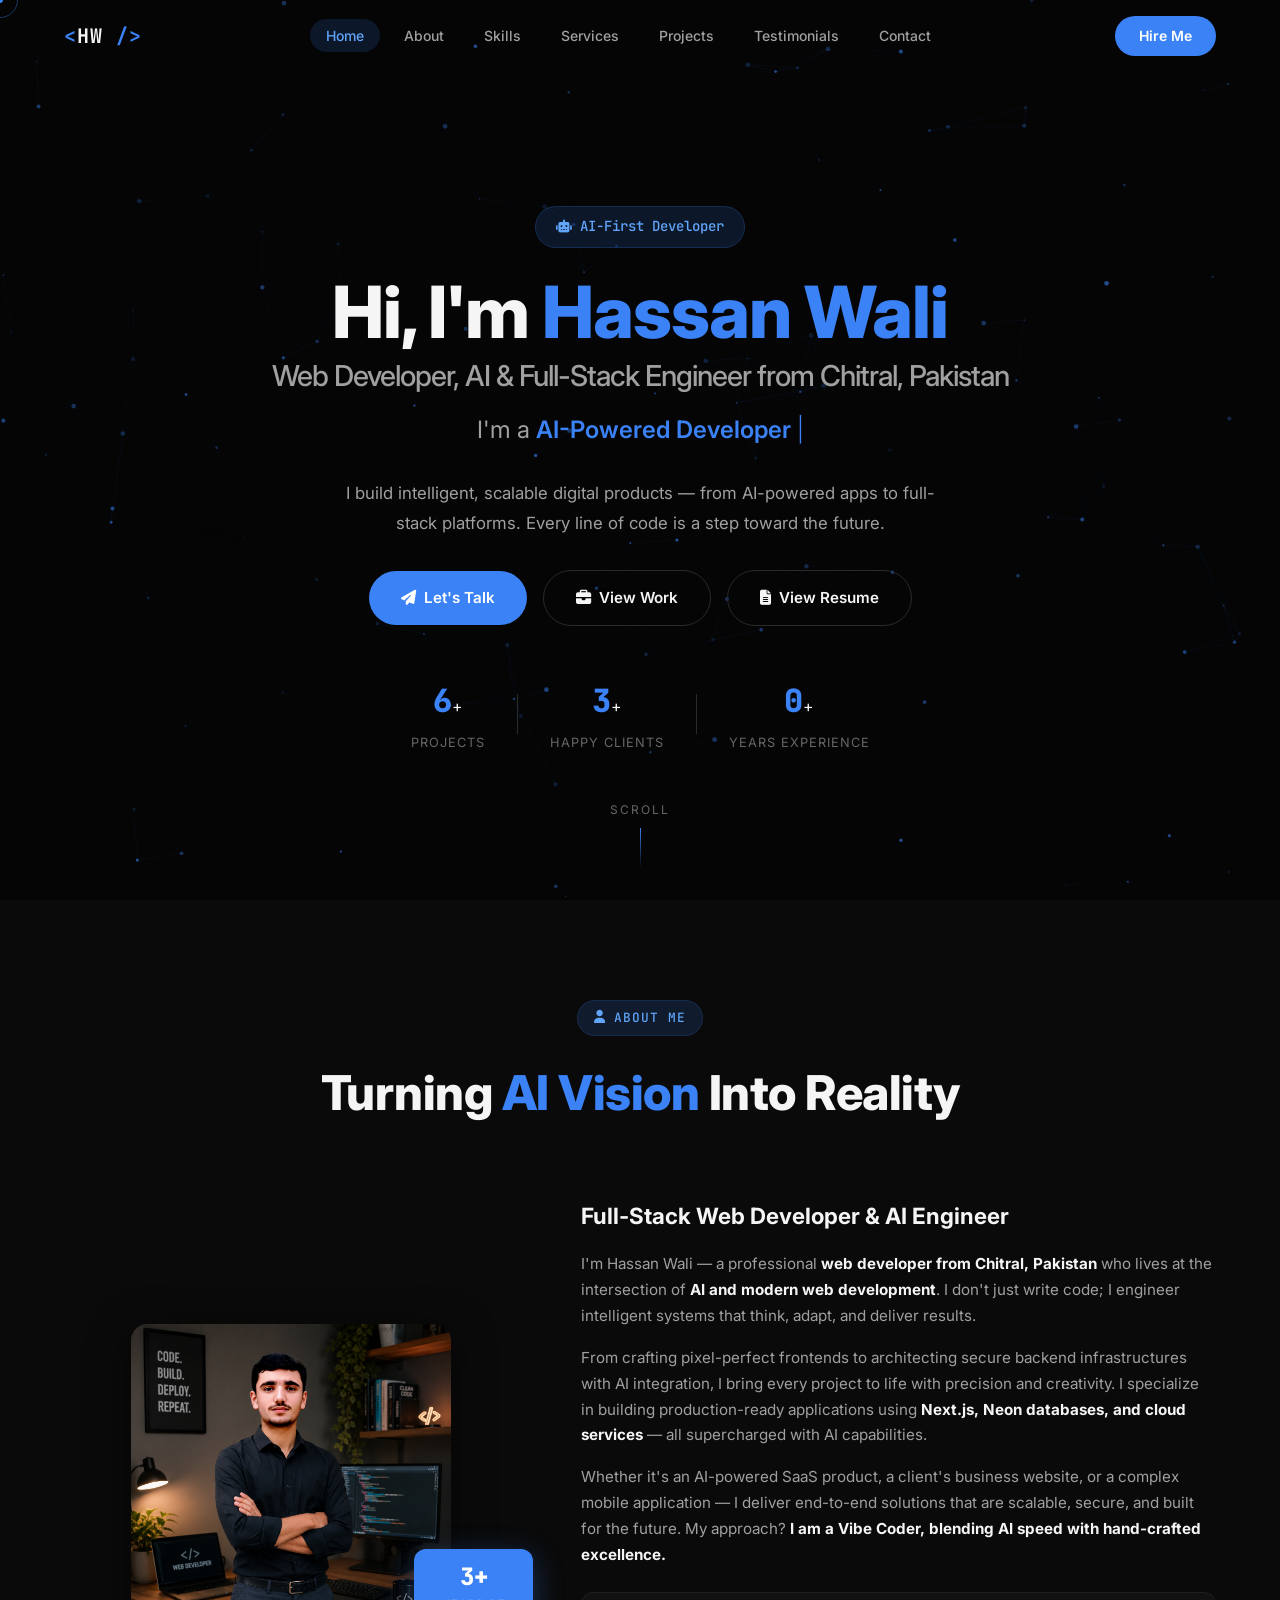
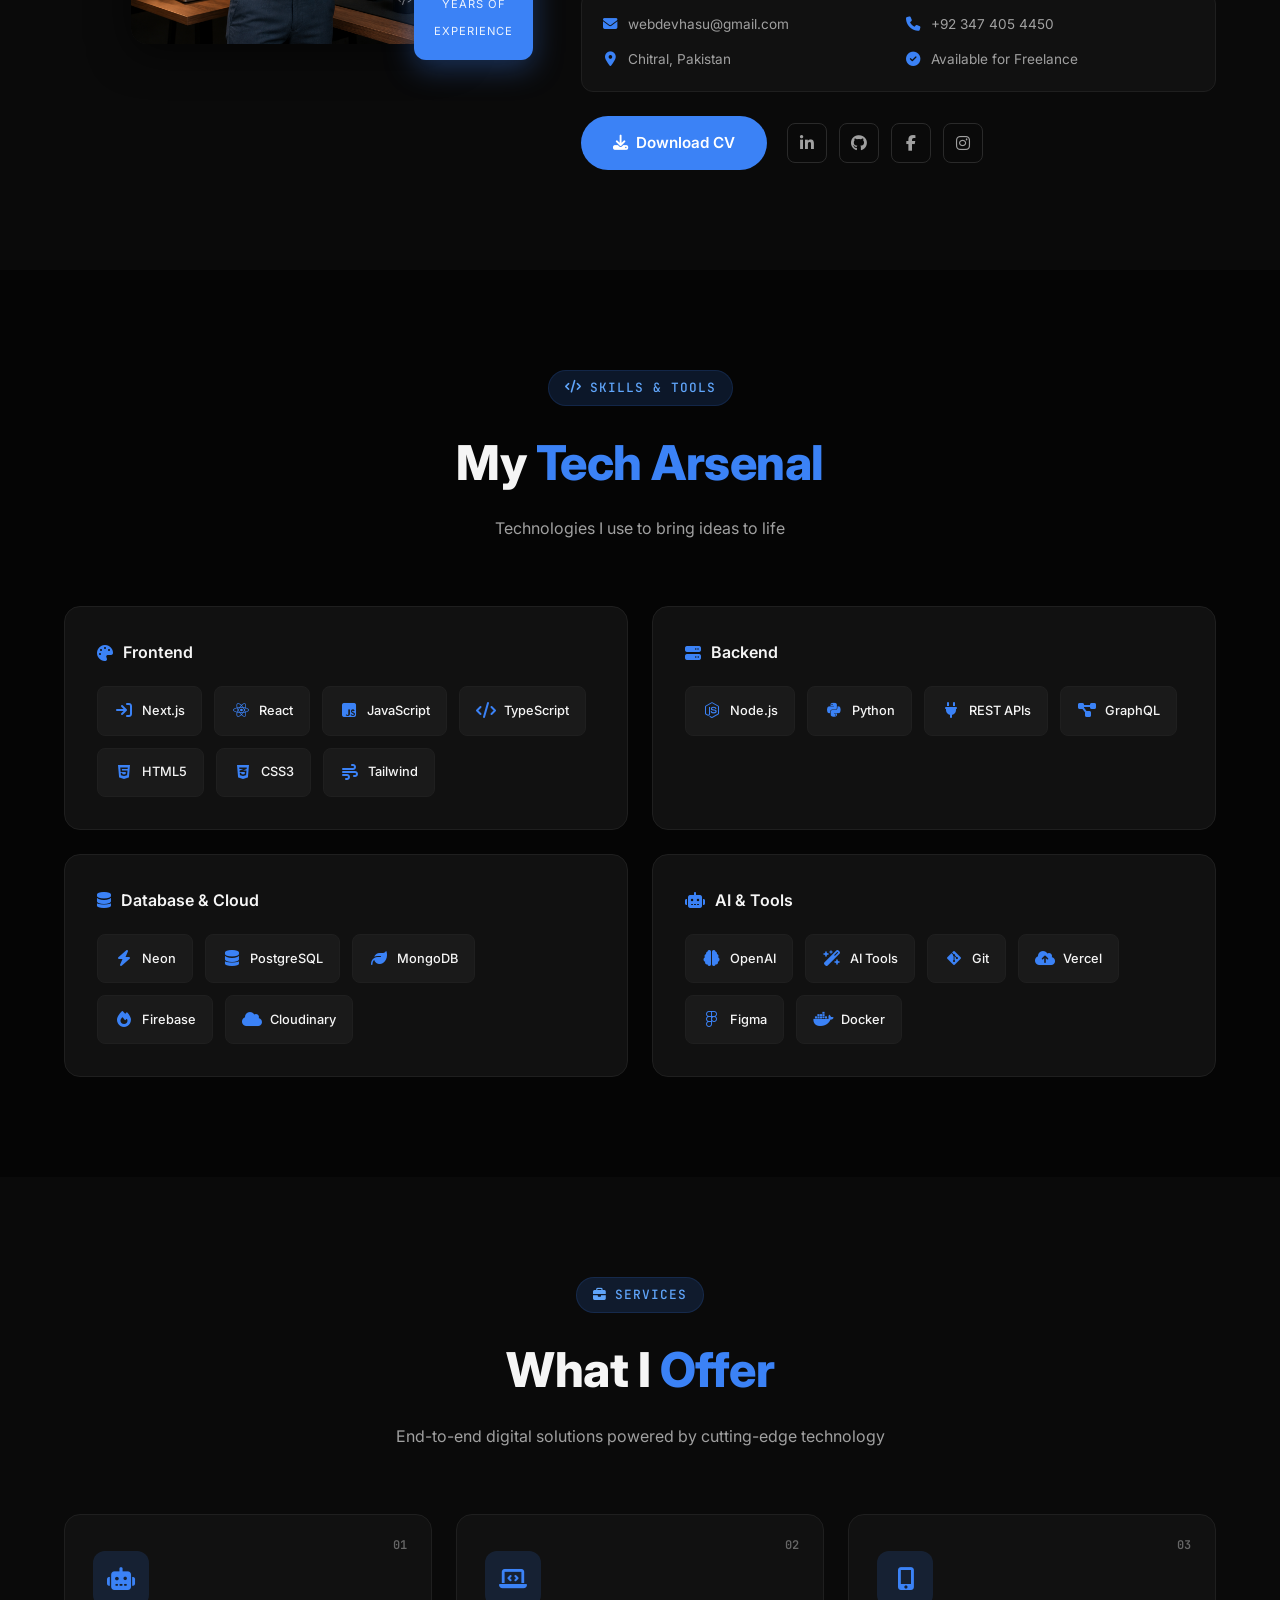
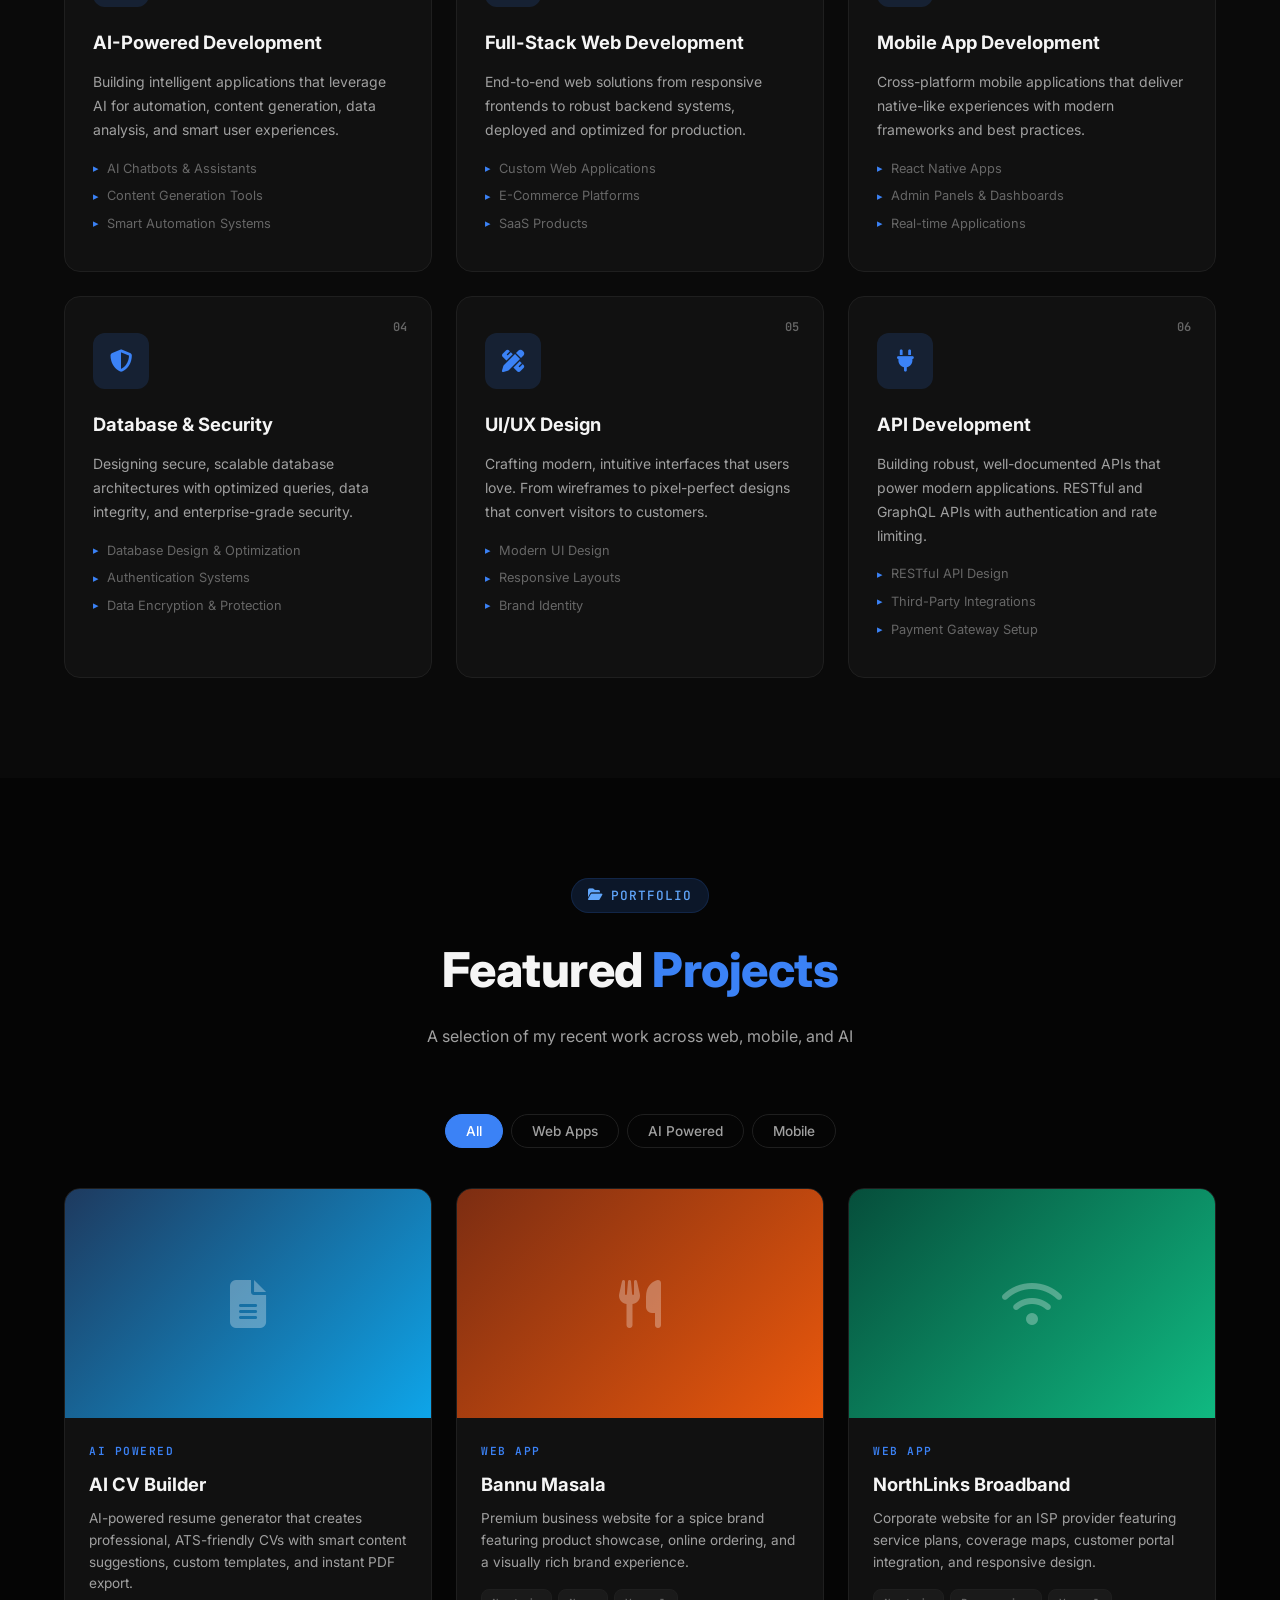
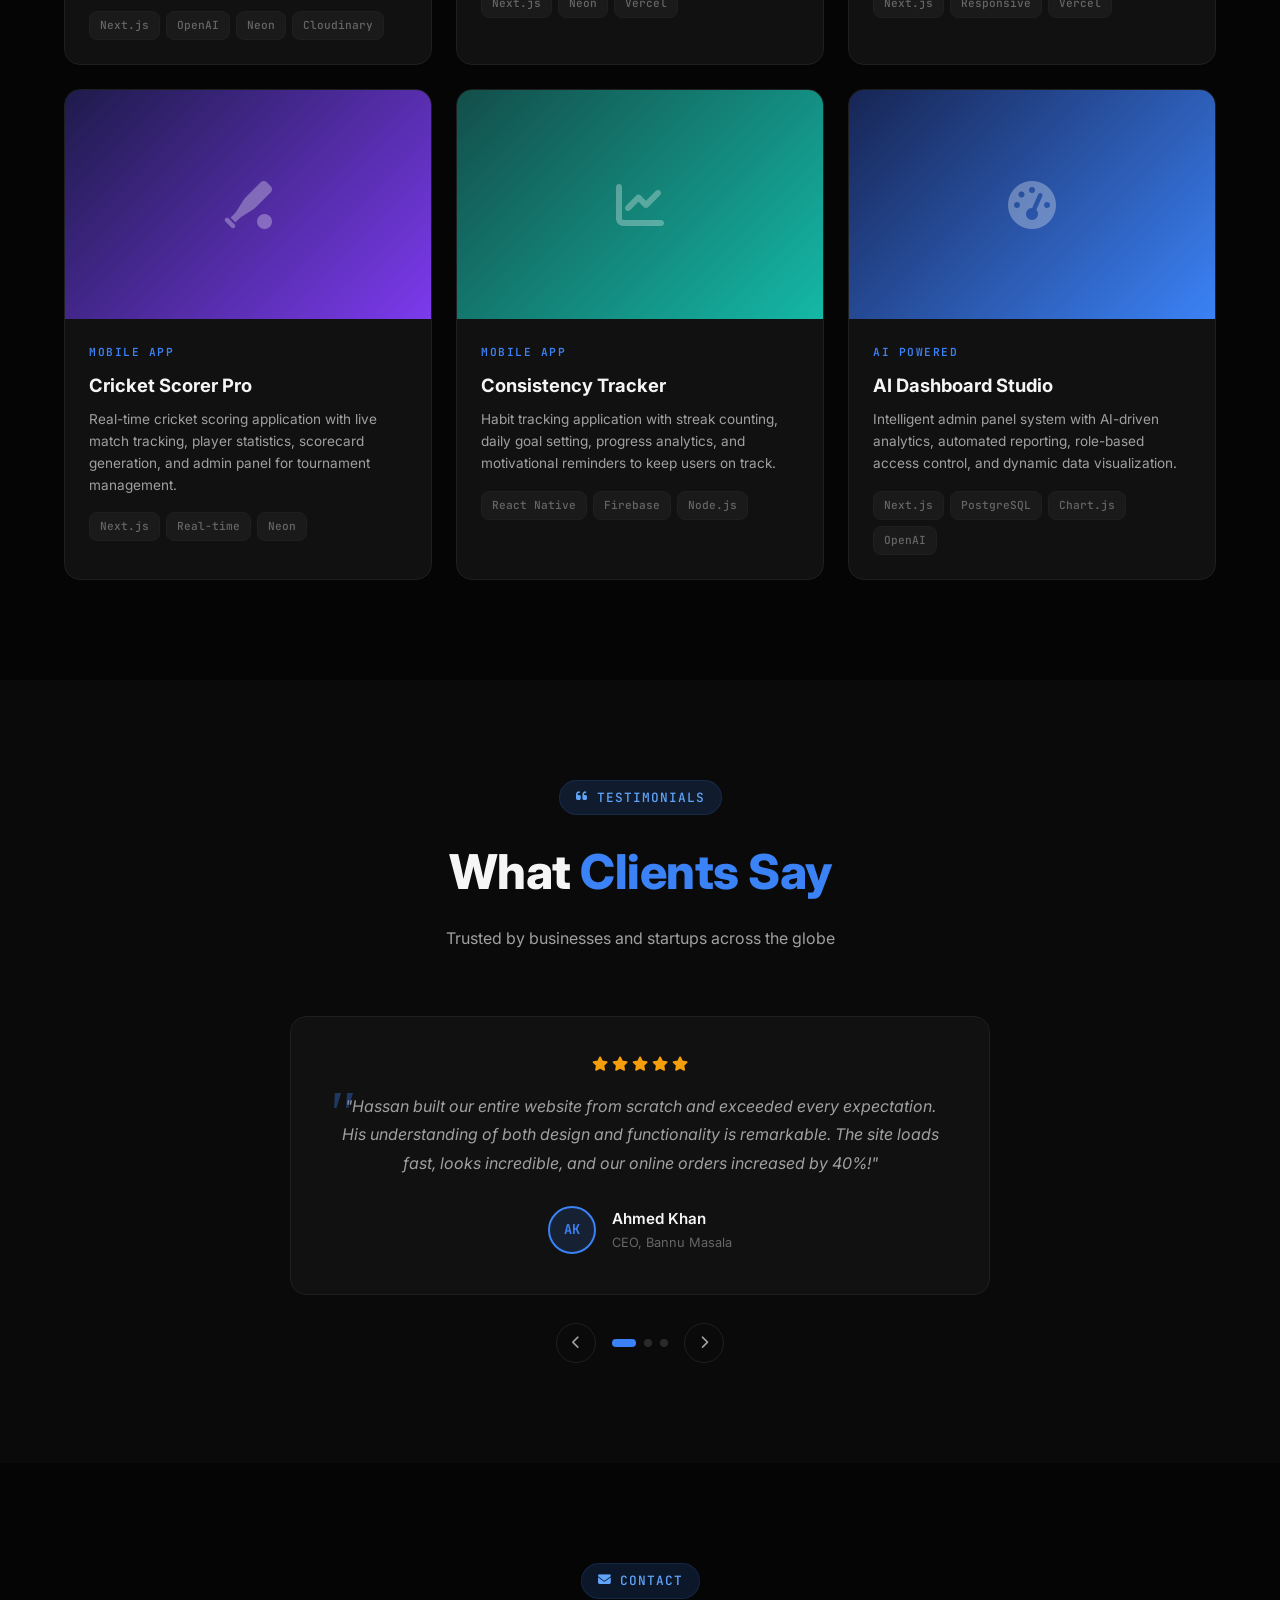
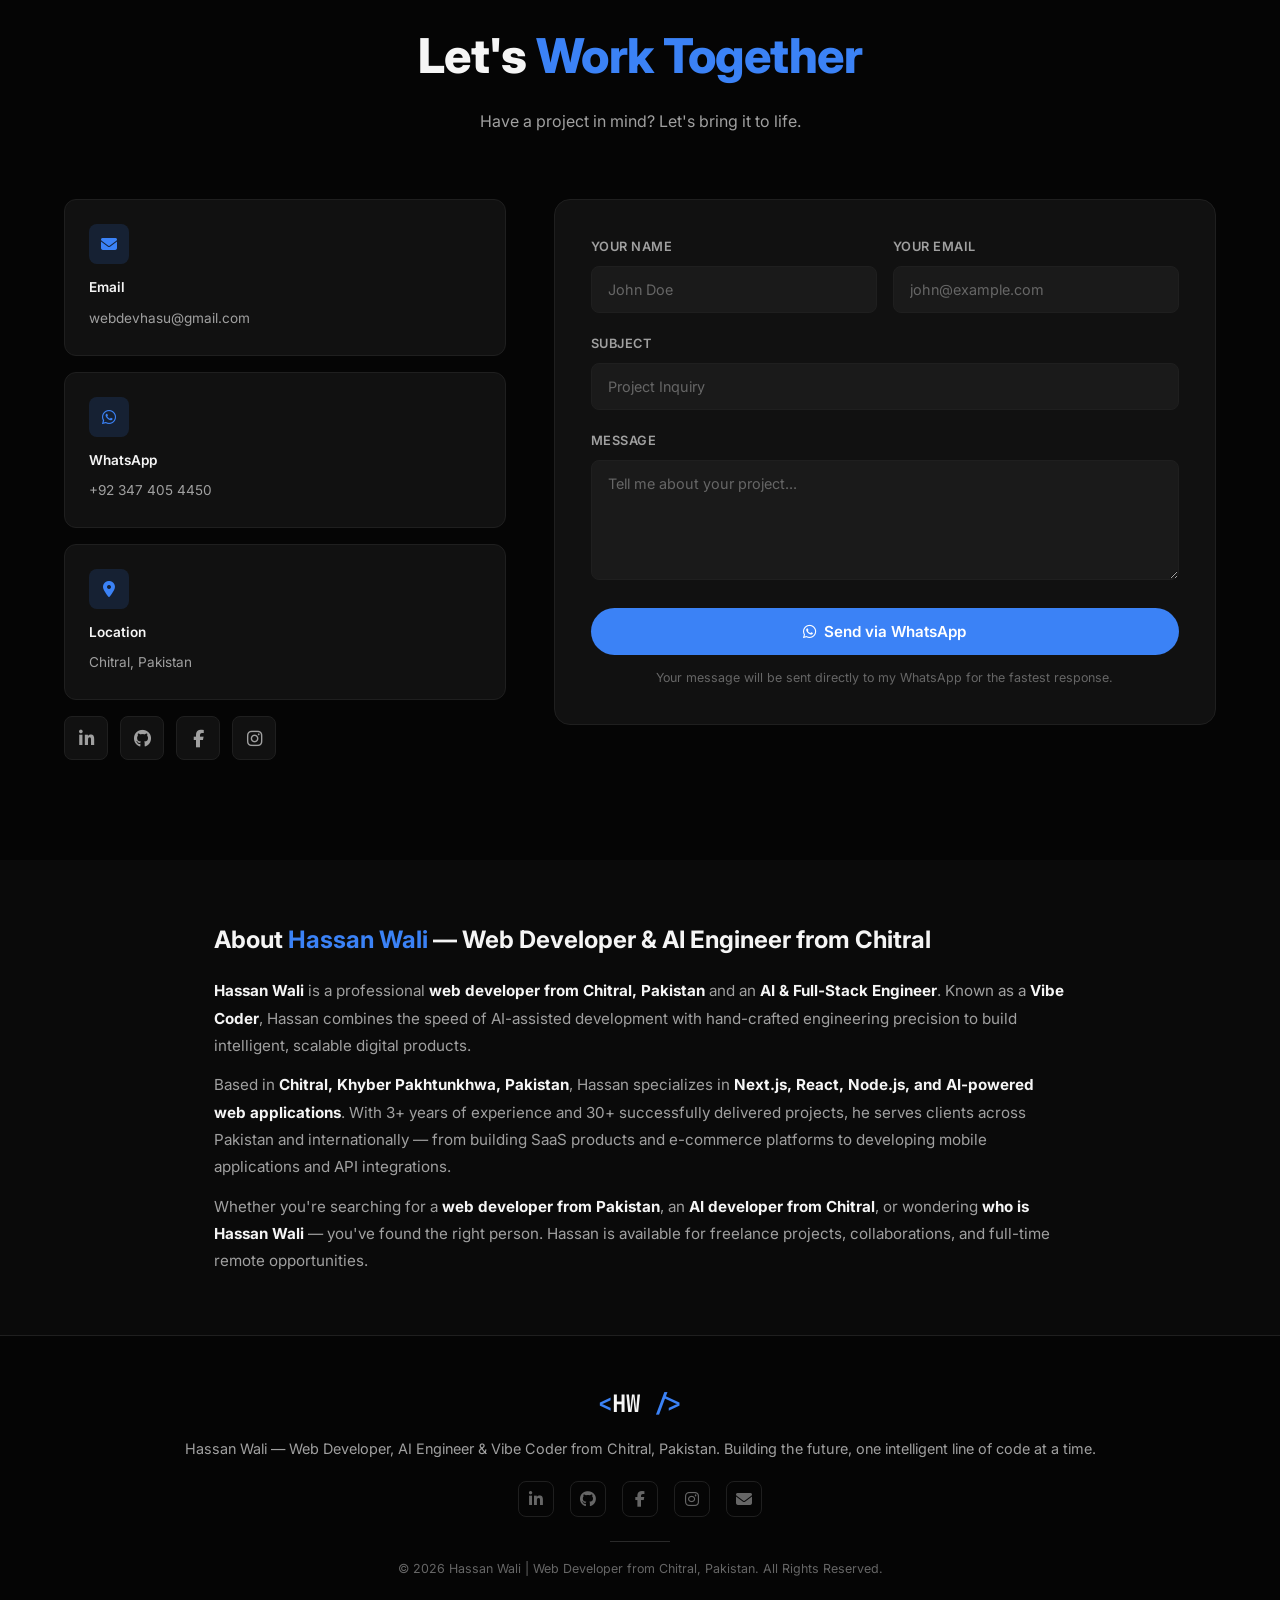
==== commit 4679752d: "Full SEO & GEO optimization: structured data, FAQ schema, geo tags, AI crawler support, resume SEO, " ====
--- a/index.html
+++ b/index.html
@@ -3,58 +3,176 @@
 <head>
   <meta charset="UTF-8">
   <meta name="viewport" content="width=device-width, initial-scale=1.0">
-  <title>Hassan Wali Web Developer | AI & Full-Stack Engineer</title>
+  <title>Hassan Wali | Web Developer & AI Full-Stack Engineer from Chitral, Pakistan</title>
   <link rel="icon" href="data:image/svg+xml,<svg xmlns=%22http://www.w3.org/2000/svg%22 viewBox=%220 0 100 100%22><text y=%22.9em%22 font-size=%2290%22>👨‍💻</text></svg>">
-  <meta name="description" content="Looking for Hassan Wali Web Developer? Hassan is an AI-powered full-stack web developer in Pakistan specializing in Next.js, intelligent web apps, and digital solutions.">
-  <meta name="keywords" content="Hassan Wali Web Developer, Hassan Wali, Web Developer in Pakistan, AI Developer, Full-Stack Developer, Next.js Developer">
+  <meta name="description" content="Looking for who is Hassan Wali from Chitral? Hassan is a top AI-powered full-stack web developer, Vibe Coder, and AI Engineer from Chitral, Pakistan specializing in Next.js, intelligent web apps, and digital solutions.">
+  <meta name="keywords" content="Hassan Wali Web Developer, Hassan Wali from Chitral, Web Developer from Chitral, Hassan from Chitral, who is hassan wali from chitral, Hassan Wali from Pakistan, Web Developer Hassan from Pakistan, Web Developer from Pakistan, AI Developer, Full-Stack Engineer, Next.js Developer Chitral, Web Developer in Pakistan, Vibe Coder, AI Engineer Chitral">
   <meta name="author" content="Hassan Wali">
-  <meta name="robots" content="index, follow">
+  <meta name="robots" content="index, follow, max-image-preview:large, max-snippet:-1, max-video-preview:-1">
   <meta name="language" content="English">
-  <link rel="canonical" href="https://hassanwali.com/">
+  <meta name="revisit-after" content="3 days">
+  <meta name="distribution" content="global">
+  <meta name="rating" content="general">
+  <meta http-equiv="content-language" content="en">
+  <link rel="canonical" href="https://hassanwali.vercel.app/">
+  <link rel="alternate" hreflang="en" href="https://hassanwali.vercel.app/">
+  <link rel="alternate" hreflang="x-default" href="https://hassanwali.vercel.app/">
 
   <!-- Geo SEO for Pakistan -->
-  <meta name="geo.region" content="PK">
-  <meta name="geo.placename" content="Pakistan">
-  <meta name="geo.position" content="30.3753;69.3451">
-  <meta name="ICBM" content="30.3753, 69.3451">
+  <meta name="geo.region" content="PK-KP">
+  <meta name="geo.placename" content="Chitral, Pakistan">
+  <meta name="geo.position" content="35.8510;71.7864">
+  <meta name="ICBM" content="35.8510, 71.7864">
 
   <!-- Open Graph / Facebook -->
   <meta property="og:type" content="website">
-  <meta property="og:url" content="https://hassanwali.com/">
-  <meta property="og:title" content="Hassan Wali Web Developer | AI-Powered Full-Stack Engineer">
-  <meta property="og:description" content="Building intelligent, scalable digital solutions powered by AI.">
-  <meta property="og:image" content="https://hassanwali.com/profile.png">
+  <meta property="og:url" content="https://hassanwali.vercel.app/">
+  <meta property="og:title" content="Hassan Wali | Web Developer & AI Full-Stack Engineer from Chitral, Pakistan">
+  <meta property="og:description" content="Who is Hassan Wali from Chitral? An expert AI-powered full-stack web developer, Vibe Coder, and AI Engineer from Pakistan, building intelligent digital solutions.">
+  <meta property="og:image" content="https://hassanwali.vercel.app/profile.png">
+  <meta property="og:image:width" content="1200">
+  <meta property="og:image:height" content="630">
+  <meta property="og:image:alt" content="Hassan Wali - Web Developer and AI Engineer from Chitral, Pakistan">
+  <meta property="og:locale" content="en_US">
+  <meta property="og:site_name" content="Hassan Wali Portfolio">
 
   <!-- Twitter -->
   <meta property="twitter:card" content="summary_large_image">
-  <meta property="twitter:url" content="https://hassanwali.com/">
-  <meta property="twitter:title" content="Hassan Wali Web Developer | AI-Powered Full-Stack Engineer">
-  <meta property="twitter:description" content="Building intelligent, scalable digital solutions powered by AI.">
-  <meta property="twitter:image" content="https://hassanwali.com/profile.png">
-
-  <!-- Schema.org JSON-LD -->
+  <meta property="twitter:url" content="https://hassanwali.vercel.app/">
+  <meta property="twitter:title" content="Hassan Wali | Web Developer from Chitral, Pakistan">
+  <meta property="twitter:description" content="Who is Hassan Wali from Chitral? An expert AI-powered full-stack web developer from Pakistan, building intelligent digital solutions.">
+  <meta property="twitter:image" content="https://hassanwali.vercel.app/profile.png">
+
+  <!-- Schema.org JSON-LD: Person -->
   <script type="application/ld+json">
   {
     "@context": "https://schema.org",
     "@type": "Person",
     "name": "Hassan Wali",
-    "url": "https://hassanwali.com",
-    "image": "https://hassanwali.com/profile.png",
-    "jobTitle": "Full-Stack Developer & AI Engineer",
+    "alternateName": ["Hassan", "Hassan from Chitral", "Hassan Wali Web Developer"],
+    "description": "Hassan Wali is a professional full-stack web developer, AI engineer, and Vibe Coder from Chitral, Pakistan. He builds intelligent web applications and digital solutions.",
+    "url": "https://hassanwali.vercel.app/",
+    "image": "https://hassanwali.vercel.app/profile.png",
+    "jobTitle": "Full-Stack Web Developer & AI Engineer",
     "worksFor": {
       "@type": "Organization",
-      "name": "Freelance"
+      "name": "Freelance Web Developer from Pakistan"
+    },
+    "knowsAbout": ["Web Development", "Artificial Intelligence", "Next.js", "React", "Node.js", "Full-Stack Development", "AI Engineering", "Vibe Coding", "SaaS Development", "Mobile App Development"],
+    "nationality": {
+      "@type": "Country",
+      "name": "Pakistan"
+    },
+    "birthPlace": {
+      "@type": "Place",
+      "name": "Chitral, Khyber Pakhtunkhwa, Pakistan"
+    },
+    "homeLocation": {
+      "@type": "Place",
+      "name": "Chitral, Khyber Pakhtunkhwa, Pakistan",
+      "geo": {
+        "@type": "GeoCoordinates",
+        "latitude": 35.8510,
+        "longitude": 71.7864
+      }
     },
     "sameAs": [
       "https://www.linkedin.com/in/hassanghss7",
-      "https://github.com/hassanghss7",
+      "https://github.com/webdevhasu",
       "https://www.facebook.com/hassanghss7",
-      "https://www.instagram.com/hassanghss7"
+      "https://www.instagram.com/hassanghss7",
+      "https://hassanwali.vercel.app/"
     ],
+    "email": "webdevhasu@gmail.com",
+    "telephone": "+923474054450",
     "address": {
       "@type": "PostalAddress",
+      "addressLocality": "Chitral",
+      "addressRegion": "Khyber Pakhtunkhwa",
       "addressCountry": "PK"
     }
+  }
+  </script>
+
+  <!-- Schema.org JSON-LD: WebSite with SearchAction -->
+  <script type="application/ld+json">
+  {
+    "@context": "https://schema.org",
+    "@type": "WebSite",
+    "name": "Hassan Wali - Web Developer & AI Engineer from Chitral, Pakistan",
+    "url": "https://hassanwali.vercel.app/",
+    "description": "Portfolio of Hassan Wali, a professional web developer, AI engineer, and Vibe Coder from Chitral, Pakistan.",
+    "author": {
+      "@type": "Person",
+      "name": "Hassan Wali"
+    }
+  }
+  </script>
+
+  <!-- Schema.org JSON-LD: ProfilePage -->
+  <script type="application/ld+json">
+  {
+    "@context": "https://schema.org",
+    "@type": "ProfilePage",
+    "mainEntity": {
+      "@type": "Person",
+      "name": "Hassan Wali",
+      "url": "https://hassanwali.vercel.app/"
+    },
+    "name": "Hassan Wali Portfolio",
+    "url": "https://hassanwali.vercel.app/",
+    "description": "Official portfolio of Hassan Wali — Web Developer, AI Full-Stack Engineer, and Vibe Coder from Chitral, Pakistan."
+  }
+  </script>
+
+  <!-- FAQ Schema for AI & Search Queries -->
+  <script type="application/ld+json">
+  {
+    "@context": "https://schema.org",
+    "@type": "FAQPage",
+    "mainEntity": [{
+      "@type": "Question",
+      "name": "Who is Hassan Wali from Chitral?",
+      "acceptedAnswer": {
+        "@type": "Answer",
+        "text": "Hassan Wali is a professional AI and full-stack web developer from Chitral, Pakistan. He is known as a Vibe Coder who specializes in building intelligent web applications, SaaS products, and modern digital solutions using Next.js, React, and AI technologies. He has delivered 30+ projects for clients worldwide."
+      }
+    }, {
+      "@type": "Question",
+      "name": "Is Hassan Wali a Web Developer from Pakistan?",
+      "acceptedAnswer": {
+        "@type": "Answer",
+        "text": "Yes, Hassan Wali is a highly skilled web developer from Pakistan. He is based in Chitral, Khyber Pakhtunkhwa, and offers end-to-end full-stack and AI-powered development services to clients worldwide."
+      }
+    }, {
+      "@type": "Question",
+      "name": "Who is Hassan from Chitral?",
+      "acceptedAnswer": {
+        "@type": "Answer",
+        "text": "Hassan from Chitral refers to Hassan Wali, a talented web developer and AI engineer based in Chitral, Pakistan. He builds AI-powered web apps, SaaS platforms, and mobile applications using modern technologies like Next.js, Node.js, and OpenAI."
+      }
+    }, {
+      "@type": "Question",
+      "name": "Who is the best web developer from Chitral, Pakistan?",
+      "acceptedAnswer": {
+        "@type": "Answer",
+        "text": "Hassan Wali is widely recognized as a top web developer from Chitral, Pakistan. With 3+ years of experience and 30+ completed projects, he specializes in AI-powered full-stack development, combining vibe coding with hand-crafted engineering excellence."
+      }
+    }, {
+      "@type": "Question",
+      "name": "What is Hassan Wali known for?",
+      "acceptedAnswer": {
+        "@type": "Answer",
+        "text": "Hassan Wali is known as a Vibe Coder, AI Engineer, and Full-Stack Web Developer from Chitral, Pakistan. He is recognized for building intelligent, scalable digital products including AI-powered SaaS applications, business websites, and mobile apps."
+      }
+    }, {
+      "@type": "Question",
+      "name": "How to hire a web developer from Pakistan?",
+      "acceptedAnswer": {
+        "@type": "Answer",
+        "text": "You can hire Hassan Wali, a professional web developer from Pakistan, by visiting his portfolio at hassanwali.vercel.app or contacting him directly via email at webdevhasu@gmail.com or WhatsApp at +92 347 405 4450. He offers freelance web development, AI integration, and full-stack engineering services."
+      }
+    }]
   }
   </script>
 
@@ -114,8 +232,9 @@
       <div class="hero-badge reveal">
         <i class="fas fa-robot"></i> AI-First Developer
       </div>
-      <h1 class="hero-title reveal">
-        Hi, I'm <span class="accent">Hassan Wali</span>
+      <h1 class="hero-title reveal" style="display: flex; flex-direction: column; gap: 0.5rem;">
+        <span>Hi, I'm <span class="accent">Hassan Wali</span></span>
+        <span style="font-size: 0.4em; font-weight: 500; color: var(--text-secondary); line-height: 1.2;">Web Developer, AI & Full-Stack Engineer from Chitral, Pakistan</span>
       </h1>
       <div class="hero-subtitle reveal">
         <span class="typing-prefix">I'm a </span>
@@ -172,7 +291,7 @@
       <div class="about-grid">
         <div class="about-image reveal">
           <div class="image-frame">
-            <img src="profile.png" alt="Hassan Wali" class="profile-img">
+            <img src="profile.png" alt="Hassan Wali - Web Developer and AI Engineer from Chitral, Pakistan" class="profile-img" loading="lazy" width="400" height="400">
             <div class="image-border"></div>
           </div>
           <div class="about-experience-badge">
@@ -183,7 +302,7 @@
         <div class="about-text reveal">
           <h3>Full-Stack Web Developer & AI Engineer</h3>
           <p>
-            I'm Hassan Wali — a professional <strong>web developer</strong> who lives at the intersection of 
+            I'm Hassan Wali — a professional <strong>web developer from Chitral, Pakistan</strong> who lives at the intersection of 
             <strong>AI and modern web development</strong>. I don't just write code; I engineer 
             intelligent systems that think, adapt, and deliver results.
           </p>
@@ -196,7 +315,7 @@
           <p>
             Whether it's an AI-powered SaaS product, a client's business website, or a complex 
             mobile application — I deliver end-to-end solutions that are scalable, secure, and 
-            built for the future. My approach? <strong>Vibe code meets hand-crafted excellence.</strong>
+            built for the future. My approach? <strong>I am a Vibe Coder, blending AI speed with hand-crafted excellence.</strong>
           </p>
           <div class="about-details">
             <div class="detail-item">
@@ -209,7 +328,7 @@
             </div>
             <div class="detail-item">
               <i class="fas fa-map-marker-alt"></i>
-              <span>Pakistan</span>
+              <span>Chitral, Pakistan</span>
             </div>
             <div class="detail-item">
               <i class="fas fa-circle-check"></i>
@@ -713,7 +832,7 @@
           <div class="contact-card">
             <div class="contact-card-icon"><i class="fas fa-map-marker-alt"></i></div>
             <h4>Location</h4>
-            <span>Pakistan</span>
+            <span>Chitral, Pakistan</span>
           </div>
           <div class="contact-socials">
             <a href="https://www.linkedin.com/in/hassanghss7" target="_blank" aria-label="LinkedIn" class="social-link"><i class="fab fa-linkedin-in"></i></a>
@@ -750,23 +869,43 @@
     </div>
   </section>
 
+  <!-- ============ SEO CONTENT SECTION (semantic, crawlable) ============ -->
+  <section class="seo-content" style="padding: 60px 0; background: var(--bg-secondary, #0a0a0f);">
+    <div class="container" style="max-width: 900px; margin: 0 auto; padding: 0 24px;">
+      <article itemscope itemtype="https://schema.org/Article">
+        <h2 itemprop="headline" style="font-size: 1.5rem; color: var(--text-primary, #fff); margin-bottom: 16px;">About <span class="accent">Hassan Wali</span> — Web Developer & AI Engineer from Chitral</h2>
+        <div itemprop="articleBody" style="color: var(--text-secondary, #888); font-size: 0.95rem; line-height: 1.8;">
+          <p style="margin-bottom: 12px;">
+            <strong style="color: var(--text-primary, #ccc);">Hassan Wali</strong> is a professional <strong style="color: var(--text-primary, #ccc);">web developer from Chitral, Pakistan</strong> and an <strong style="color: var(--text-primary, #ccc);">AI & Full-Stack Engineer</strong>. Known as a <strong style="color: var(--text-primary, #ccc);">Vibe Coder</strong>, Hassan combines the speed of AI-assisted development with hand-crafted engineering precision to build intelligent, scalable digital products.
+          </p>
+          <p style="margin-bottom: 12px;">
+            Based in <strong style="color: var(--text-primary, #ccc);">Chitral, Khyber Pakhtunkhwa, Pakistan</strong>, Hassan specializes in <strong style="color: var(--text-primary, #ccc);">Next.js, React, Node.js, and AI-powered web applications</strong>. With 3+ years of experience and 30+ successfully delivered projects, he serves clients across Pakistan and internationally — from building SaaS products and e-commerce platforms to developing mobile applications and API integrations.
+          </p>
+          <p>
+            Whether you're searching for a <strong style="color: var(--text-primary, #ccc);">web developer from Pakistan</strong>, an <strong style="color: var(--text-primary, #ccc);">AI developer from Chitral</strong>, or wondering <strong style="color: var(--text-primary, #ccc);">who is Hassan Wali</strong> — you've found the right person. Hassan is available for freelance projects, collaborations, and full-time remote opportunities.
+          </p>
+        </div>
+      </article>
+    </div>
+  </section>
+
   <!-- ============ FOOTER ============ -->
-  <footer class="footer">
+  <footer class="footer" itemscope itemtype="https://schema.org/WPFooter">
     <div class="container">
       <div class="footer-content">
         <div class="footer-logo">
           <span class="logo-bracket">&lt;</span>HW<span class="logo-bracket"> /&gt;</span>
         </div>
-        <p class="footer-text">Building the future, one intelligent line of code at a time.</p>
+        <p class="footer-text">Hassan Wali — Web Developer, AI Engineer & Vibe Coder from Chitral, Pakistan. Building the future, one intelligent line of code at a time.</p>
         <div class="footer-socials">
-          <a href="https://www.linkedin.com/in/hassanghss7" target="_blank" aria-label="LinkedIn"><i class="fab fa-linkedin-in"></i></a>
-          <a href="https://github.com/webdevhasu" target="_blank" aria-label="GitHub"><i class="fab fa-github"></i></a>
-          <a href="https://www.facebook.com/hassanghss7" target="_blank" aria-label="Facebook"><i class="fab fa-facebook-f"></i></a>
-          <a href="https://www.instagram.com/hassanghss7" target="_blank" aria-label="Instagram"><i class="fab fa-instagram"></i></a>
-          <a href="mailto:webdevhasu@gmail.com" aria-label="Email"><i class="fas fa-envelope"></i></a>
+          <a href="https://www.linkedin.com/in/hassanghss7" target="_blank" rel="noopener noreferrer" aria-label="Hassan Wali LinkedIn"><i class="fab fa-linkedin-in"></i></a>
+          <a href="https://github.com/webdevhasu" target="_blank" rel="noopener noreferrer" aria-label="Hassan Wali GitHub"><i class="fab fa-github"></i></a>
+          <a href="https://www.facebook.com/hassanghss7" target="_blank" rel="noopener noreferrer" aria-label="Hassan Wali Facebook"><i class="fab fa-facebook-f"></i></a>
+          <a href="https://www.instagram.com/hassanghss7" target="_blank" rel="noopener noreferrer" aria-label="Hassan Wali Instagram"><i class="fab fa-instagram"></i></a>
+          <a href="mailto:webdevhasu@gmail.com" aria-label="Email Hassan Wali"><i class="fas fa-envelope"></i></a>
         </div>
         <div class="footer-divider"></div>
-        <p class="footer-copy">&copy; 2026 Hassan Wali. All Rights Reserved.</p>
+        <p class="footer-copy">&copy; 2026 Hassan Wali | Web Developer from Chitral, Pakistan. All Rights Reserved.</p>
       </div>
     </div>
   </footer>
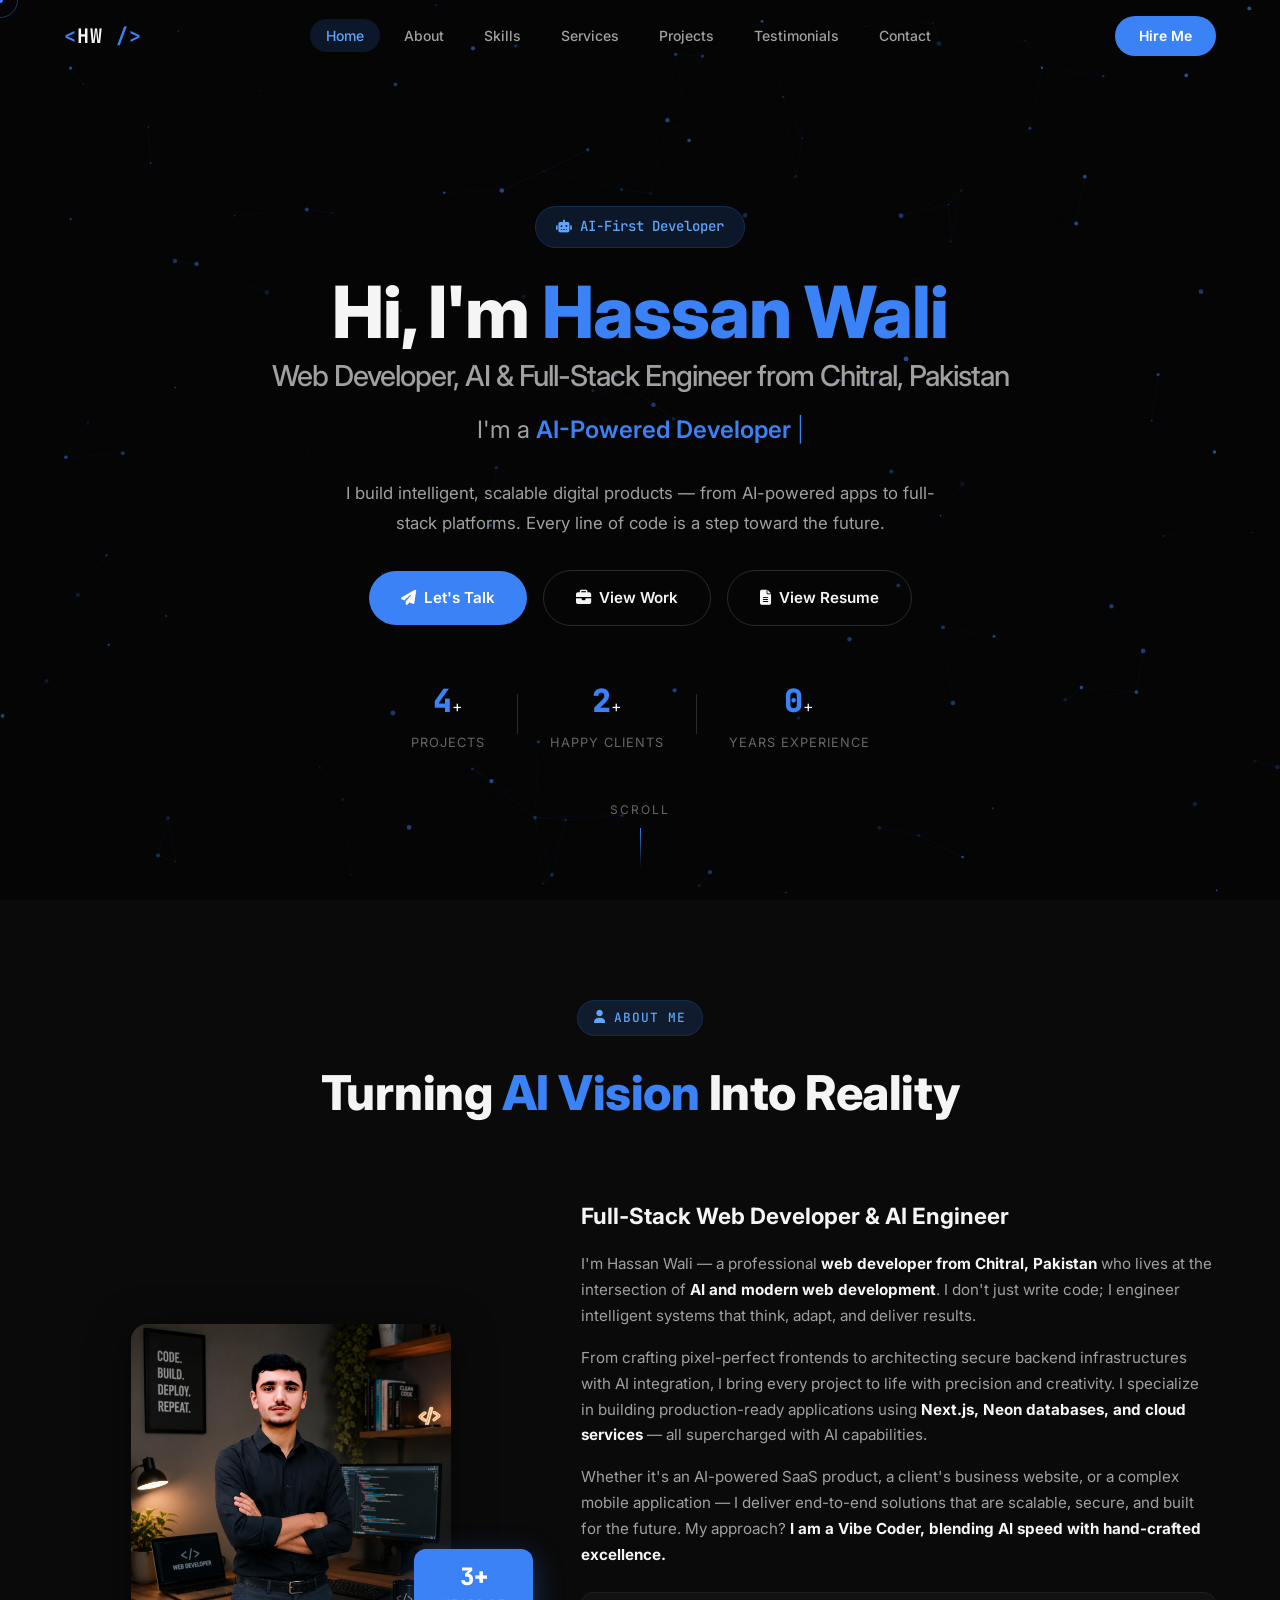
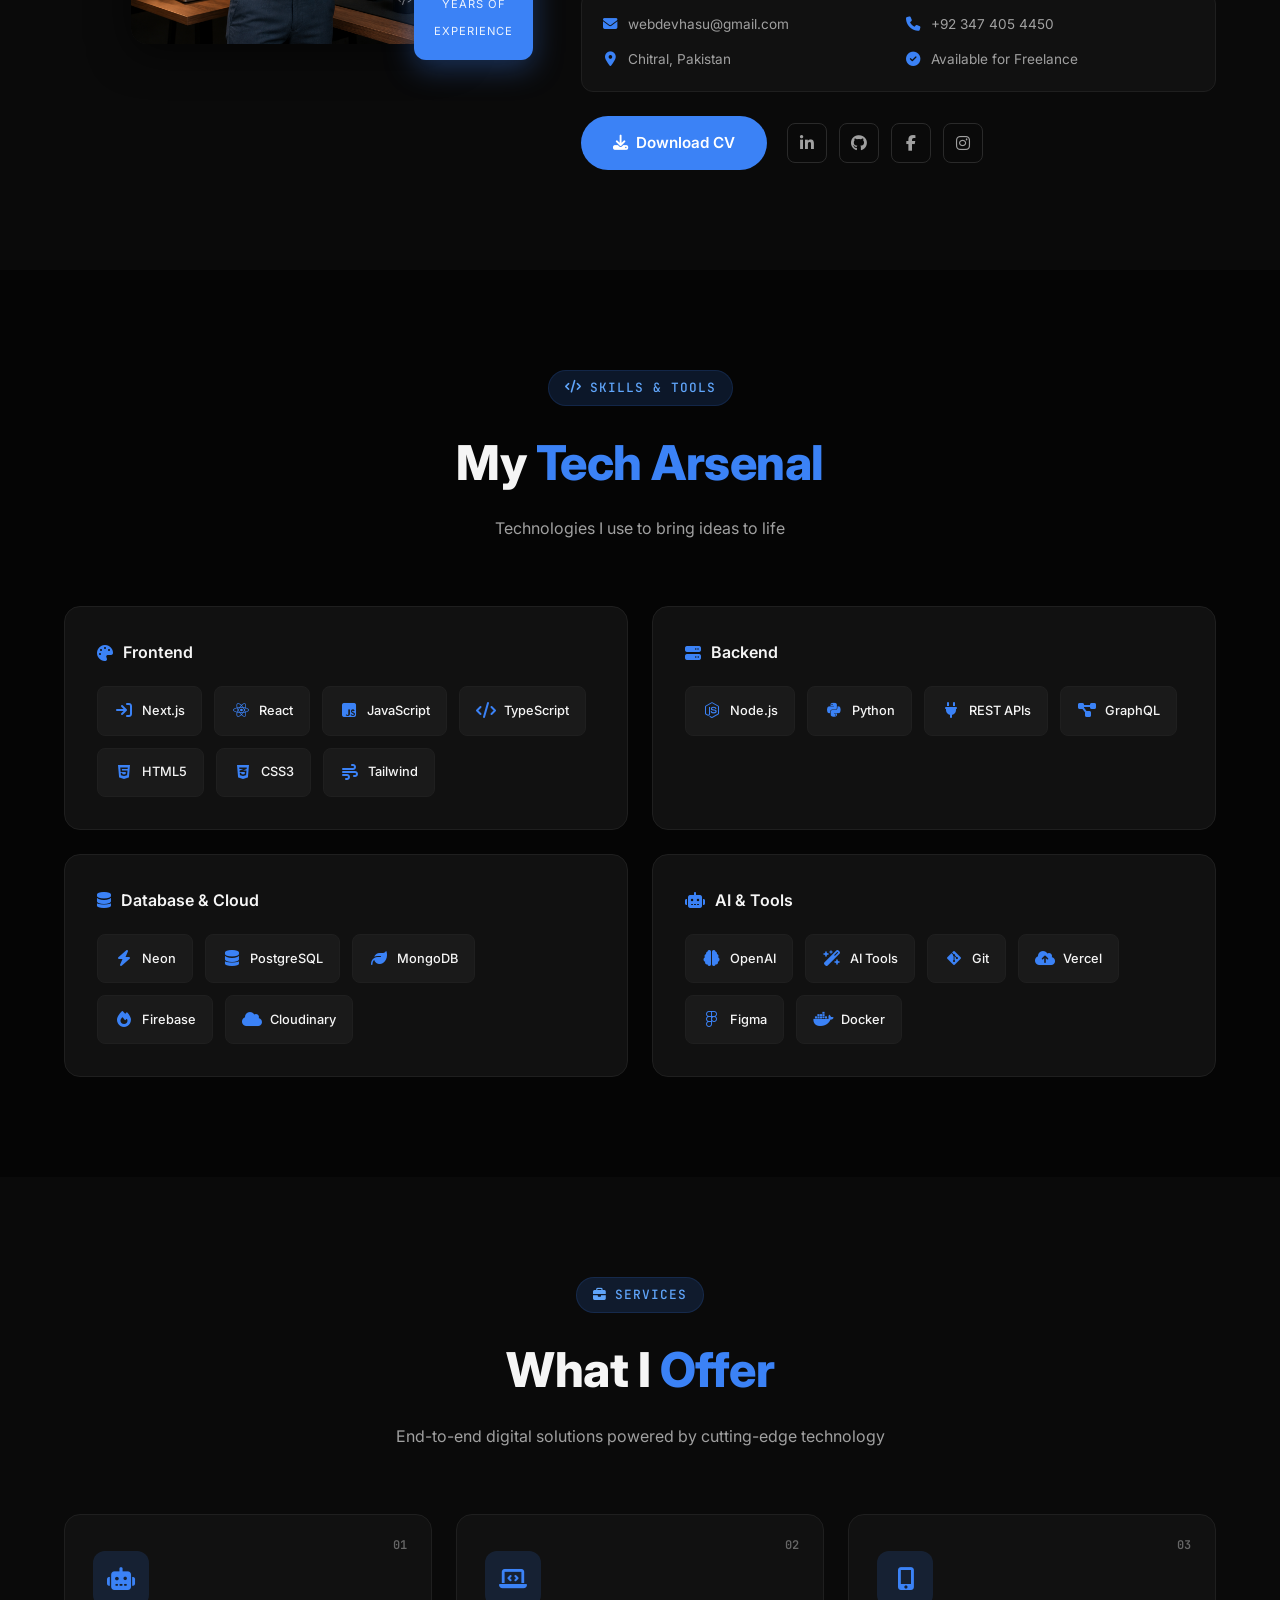
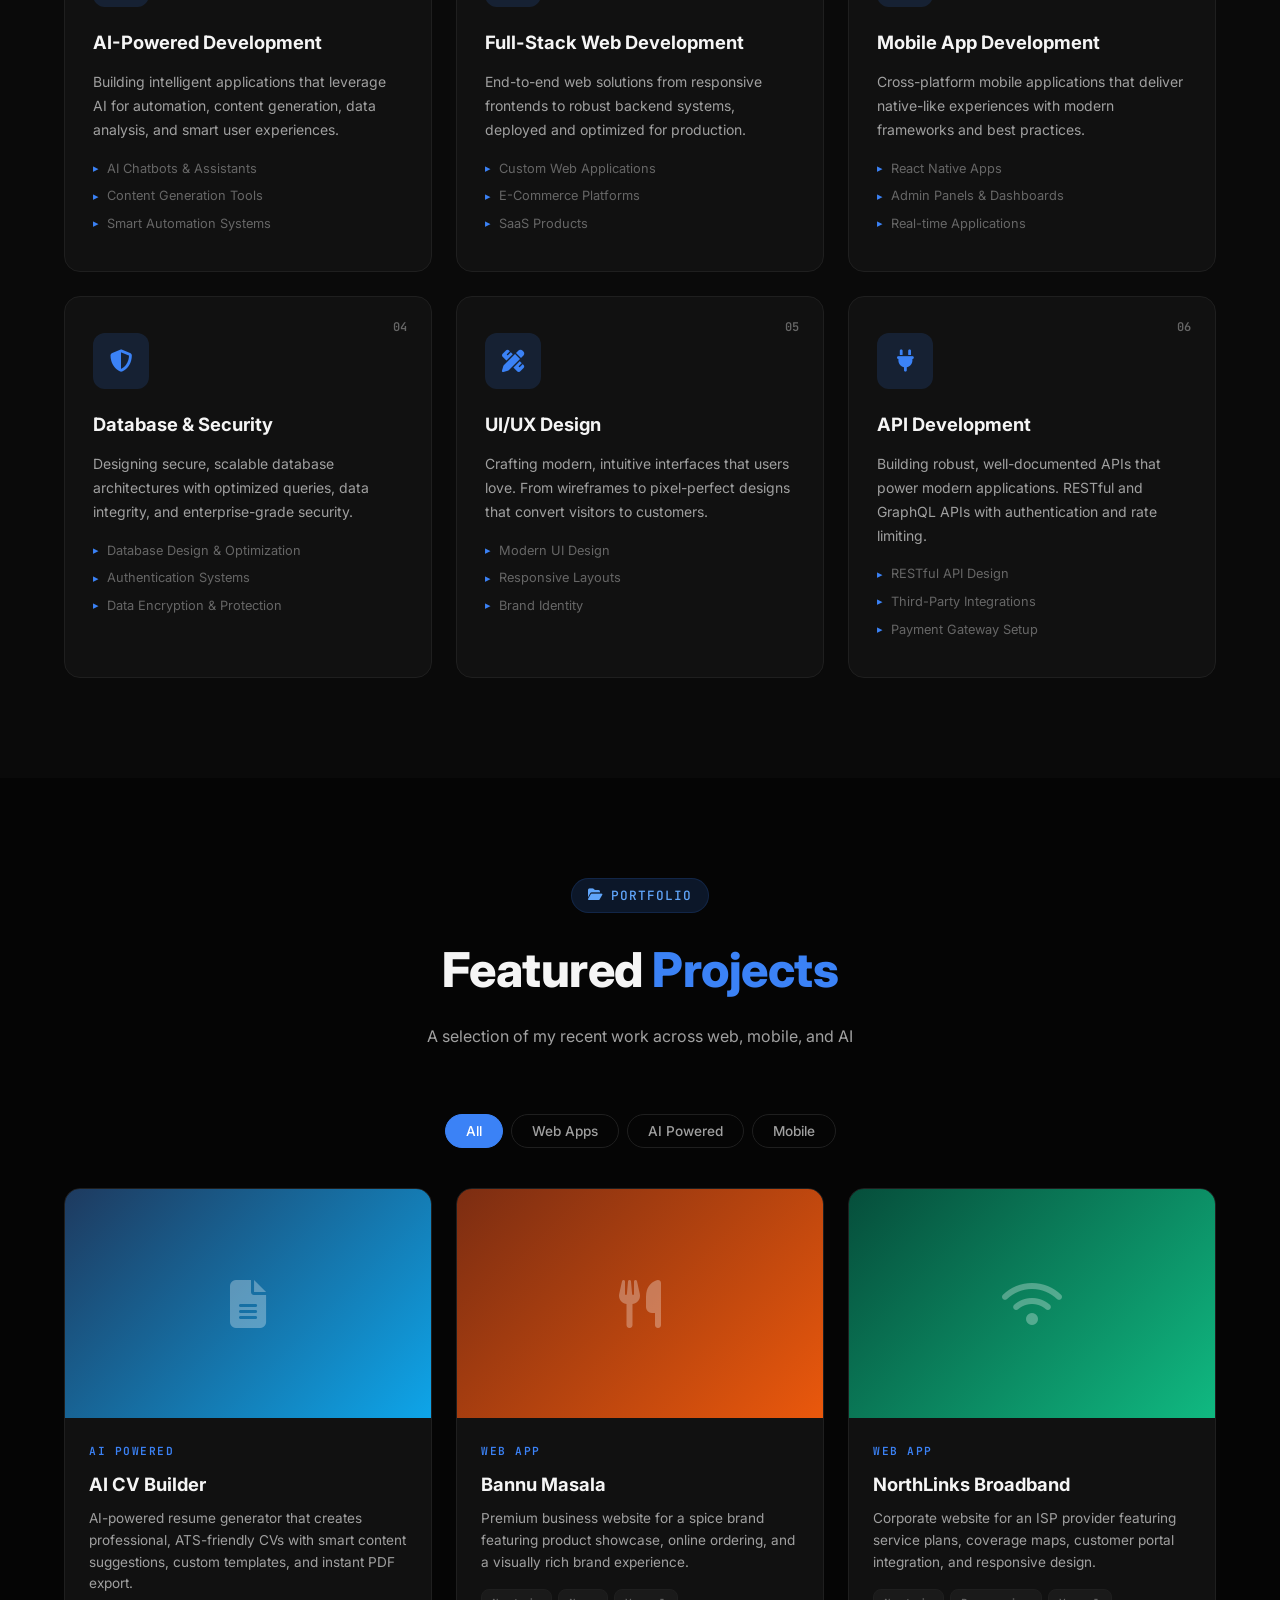
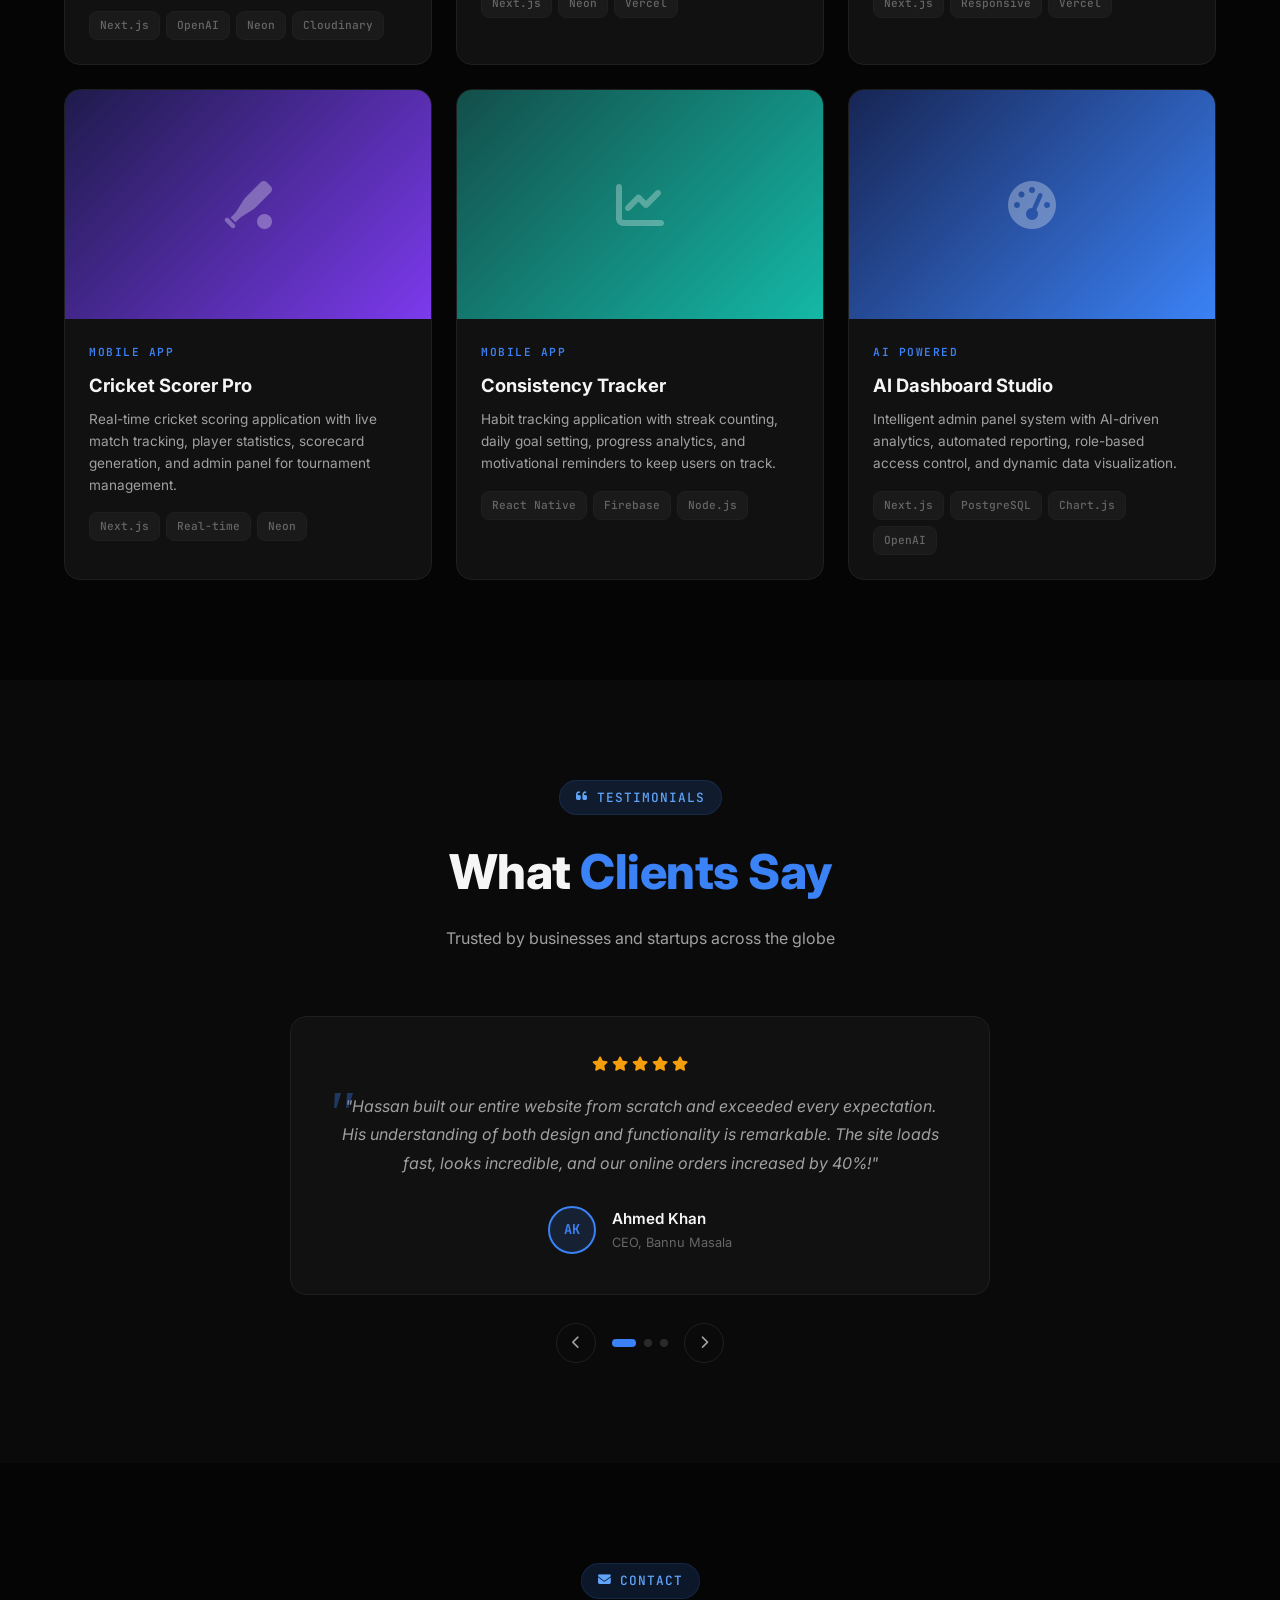
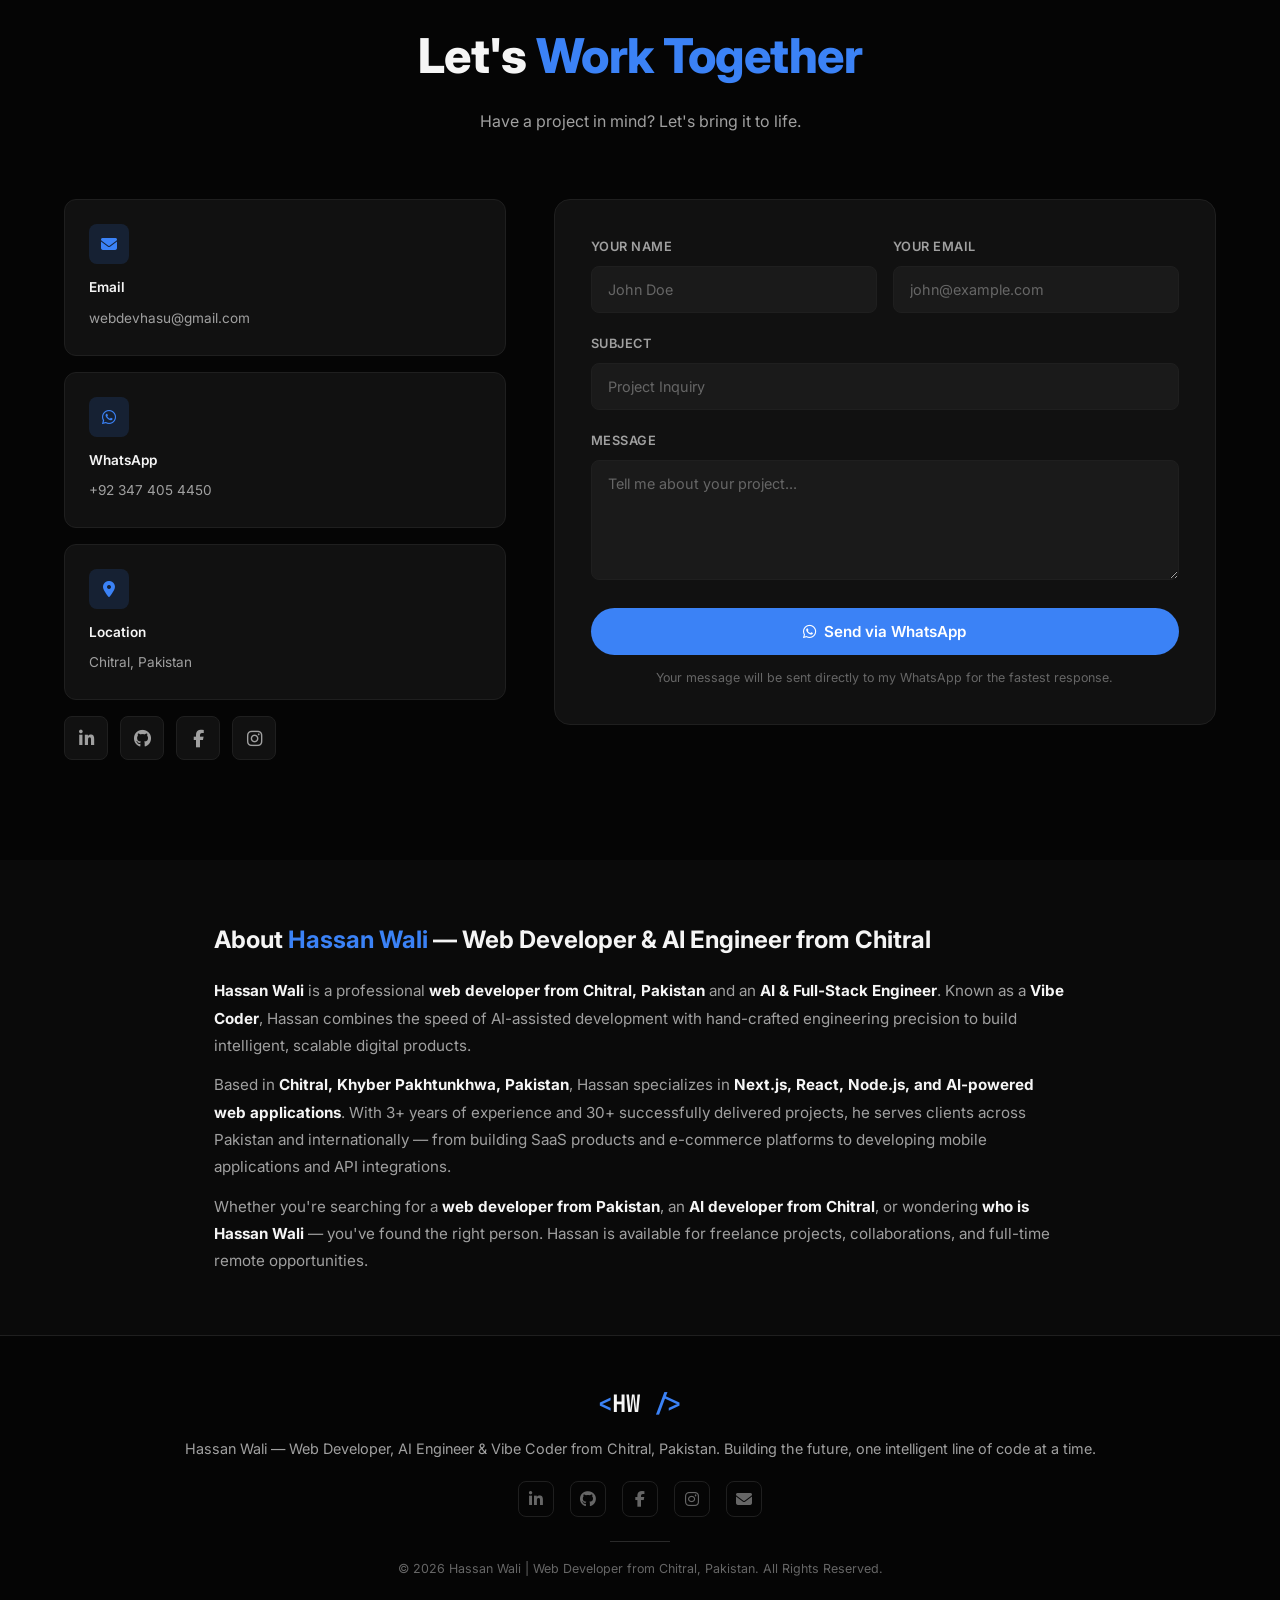
==== commit c00998a5: "Add real link for Consistency Tracker project" ====
--- a/index.html
+++ b/index.html
@@ -690,7 +690,7 @@
             </div>
             <div class="project-overlay">
               <div class="project-links">
-                <a href="#" class="project-link" title="Live Demo"><i class="fas fa-external-link-alt"></i></a>
+                <a href="https://consistencytracker.vercel.app/" target="_blank" class="project-link" title="Live Demo"><i class="fas fa-external-link-alt"></i></a>
               </div>
             </div>
           </div>
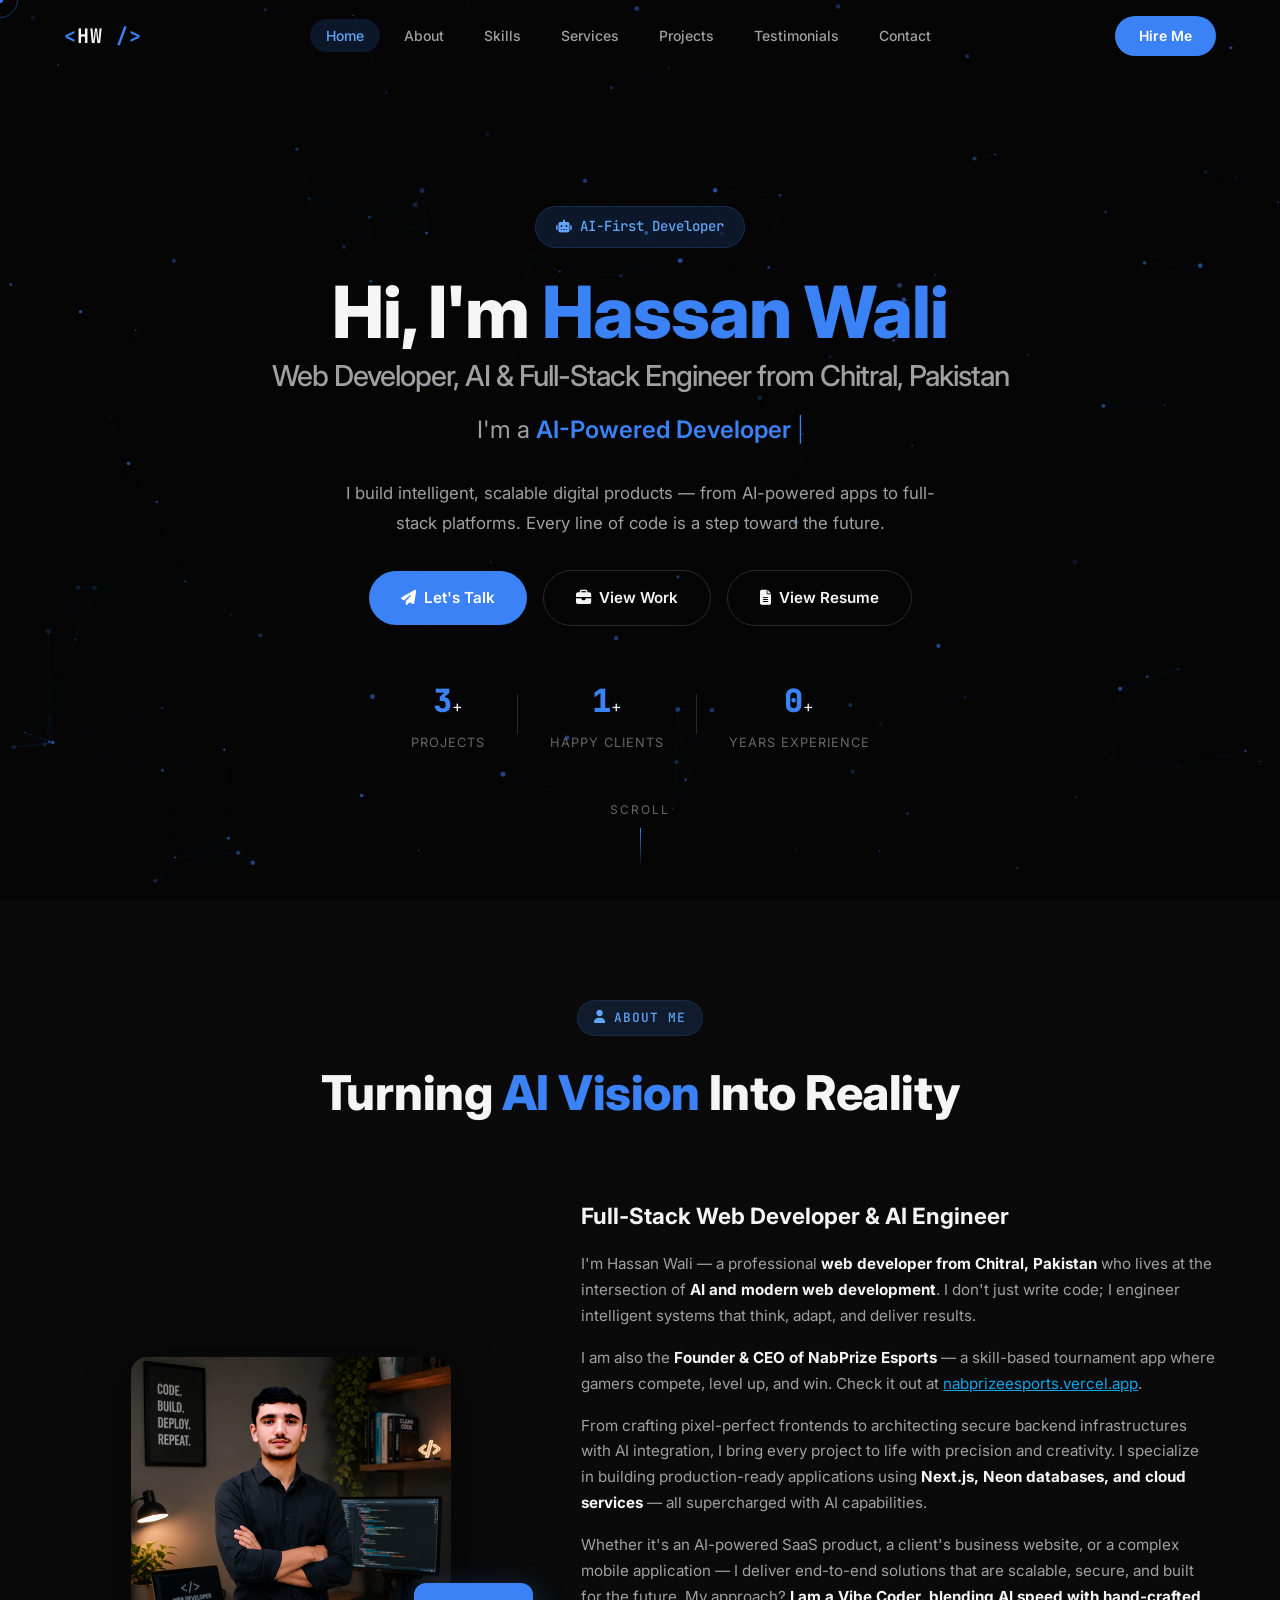
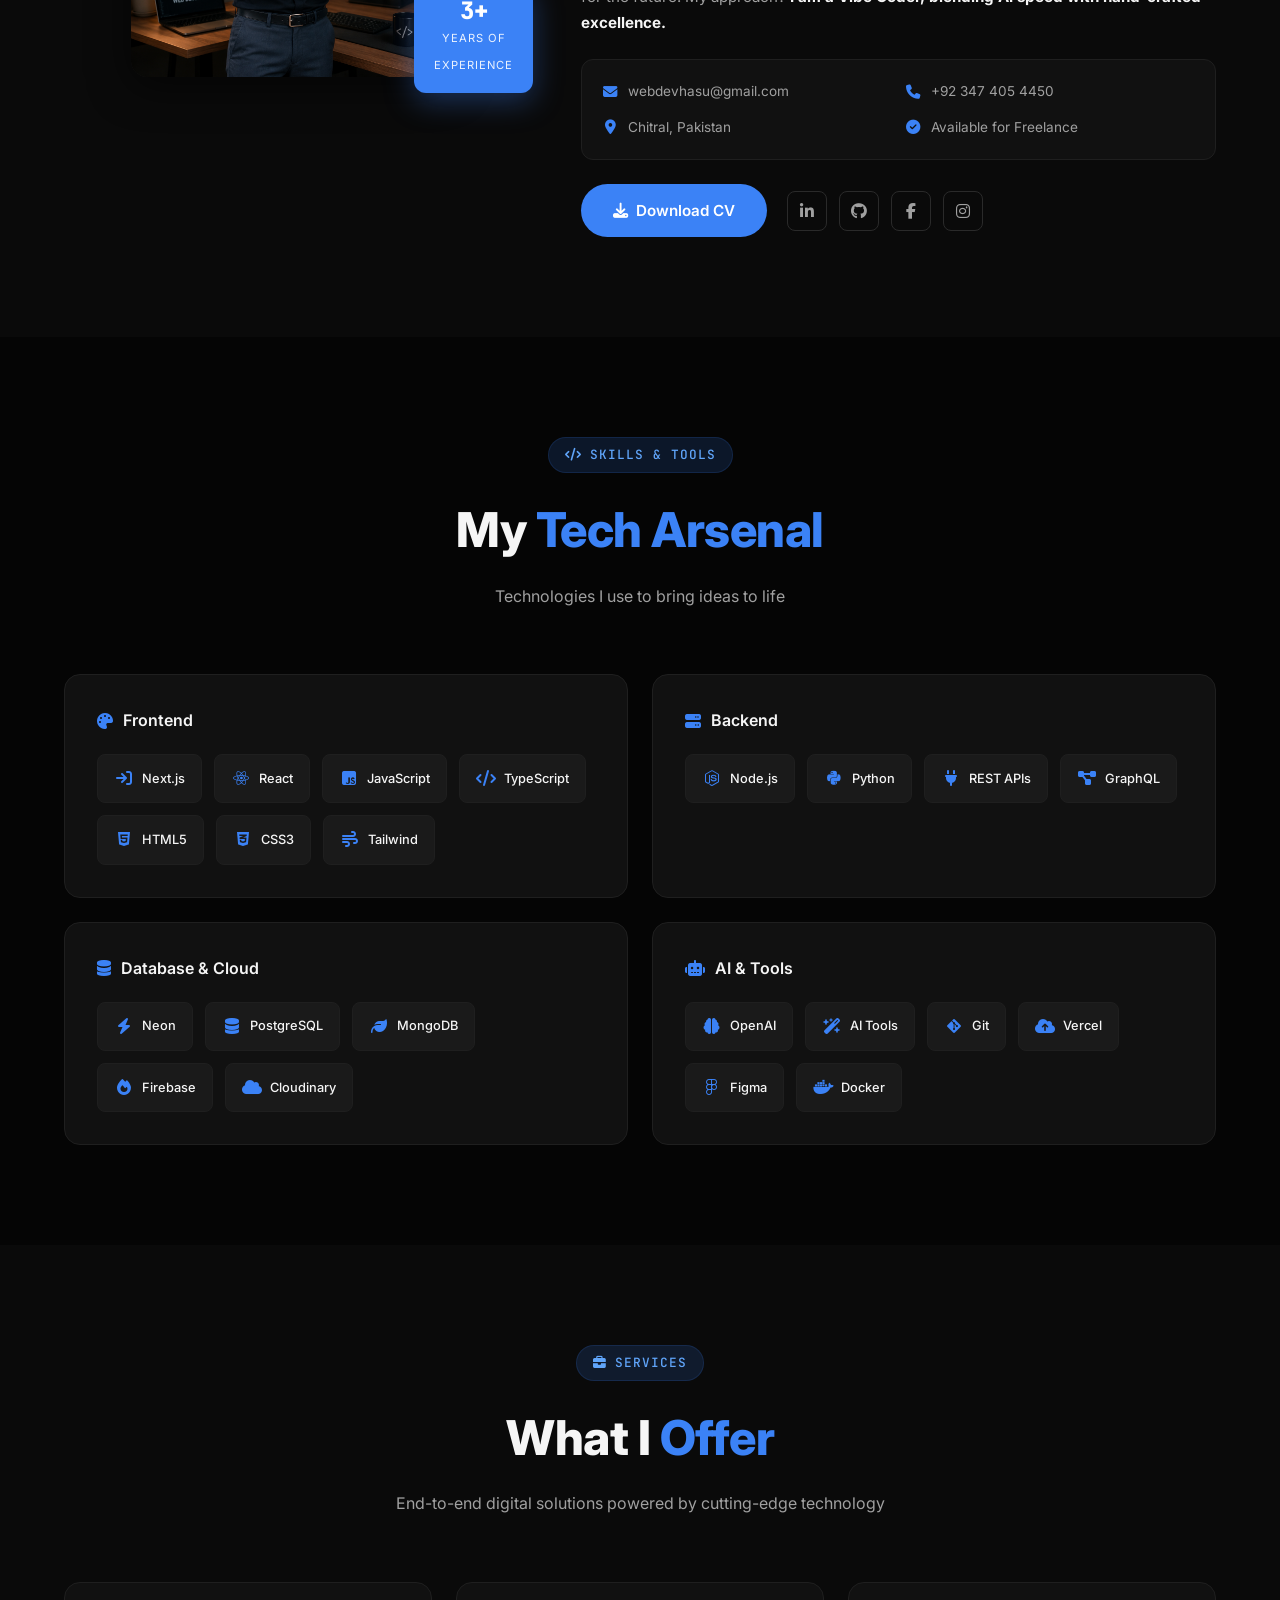
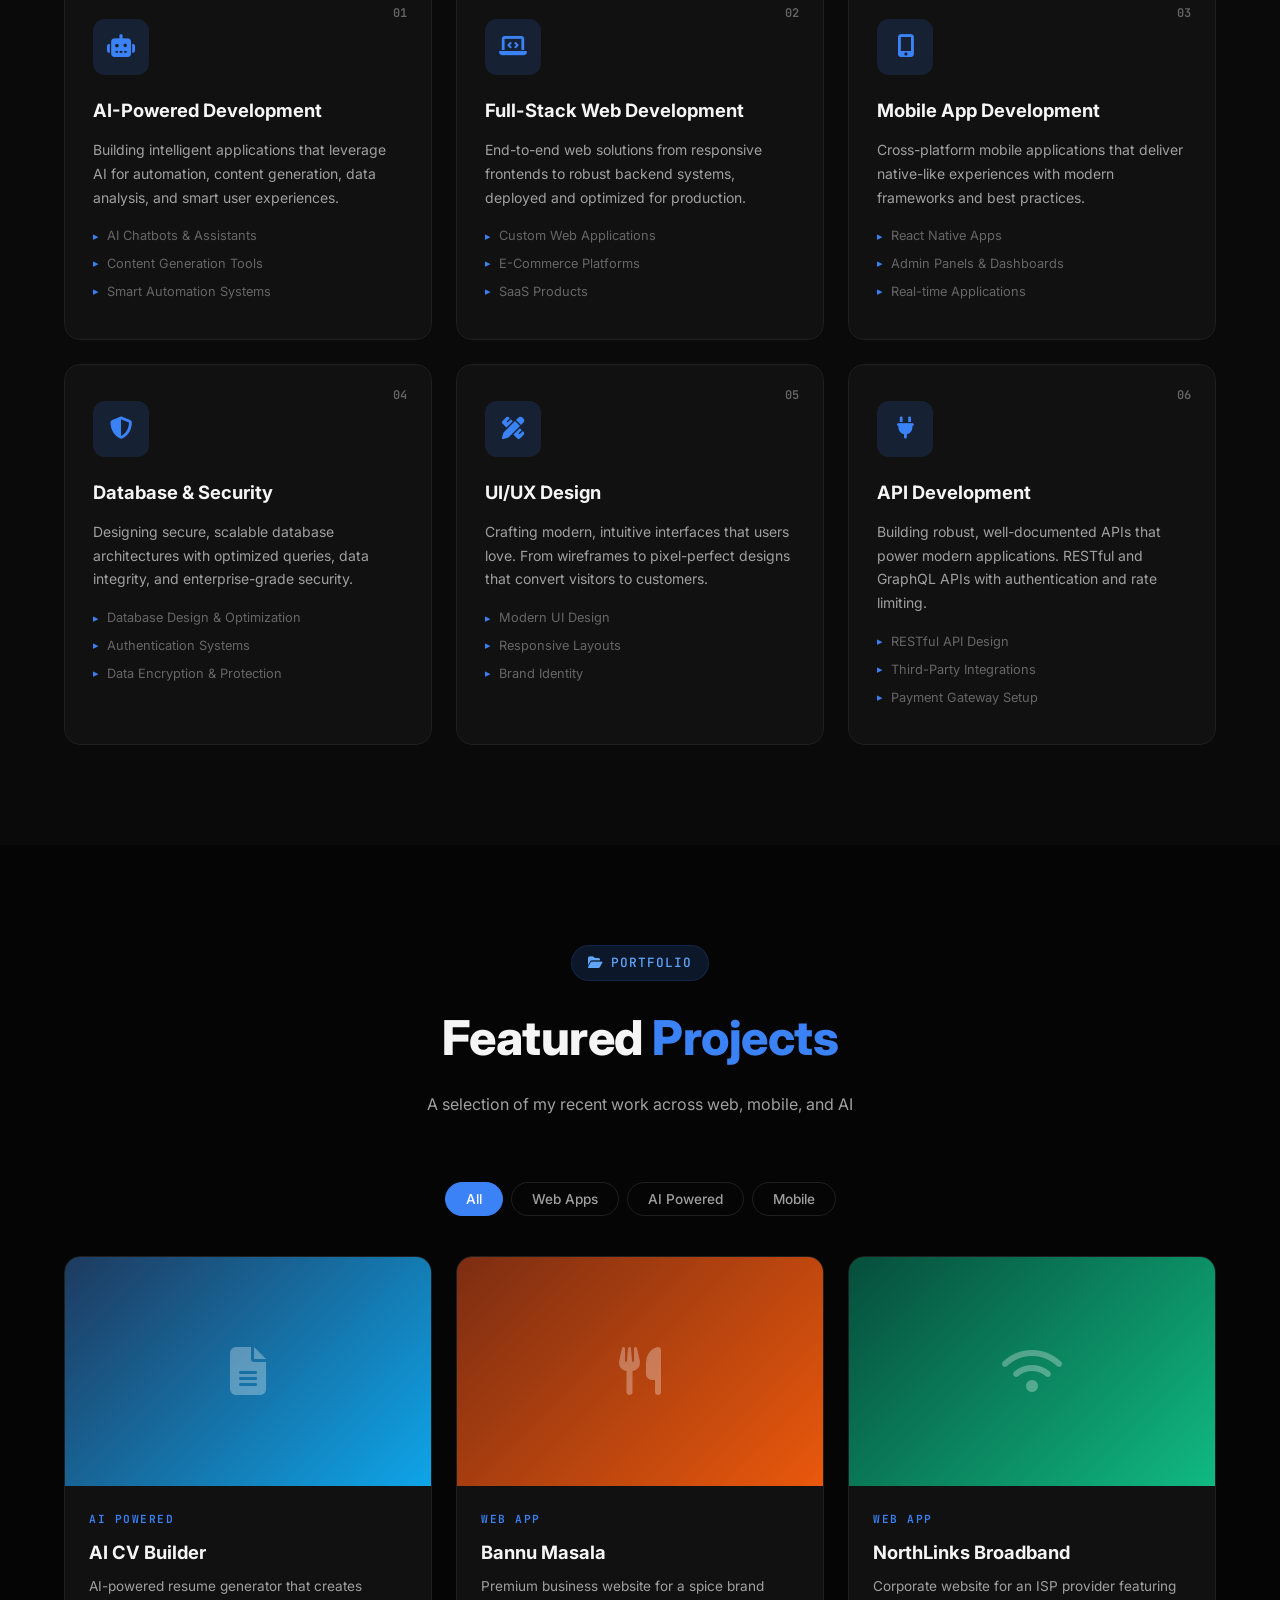
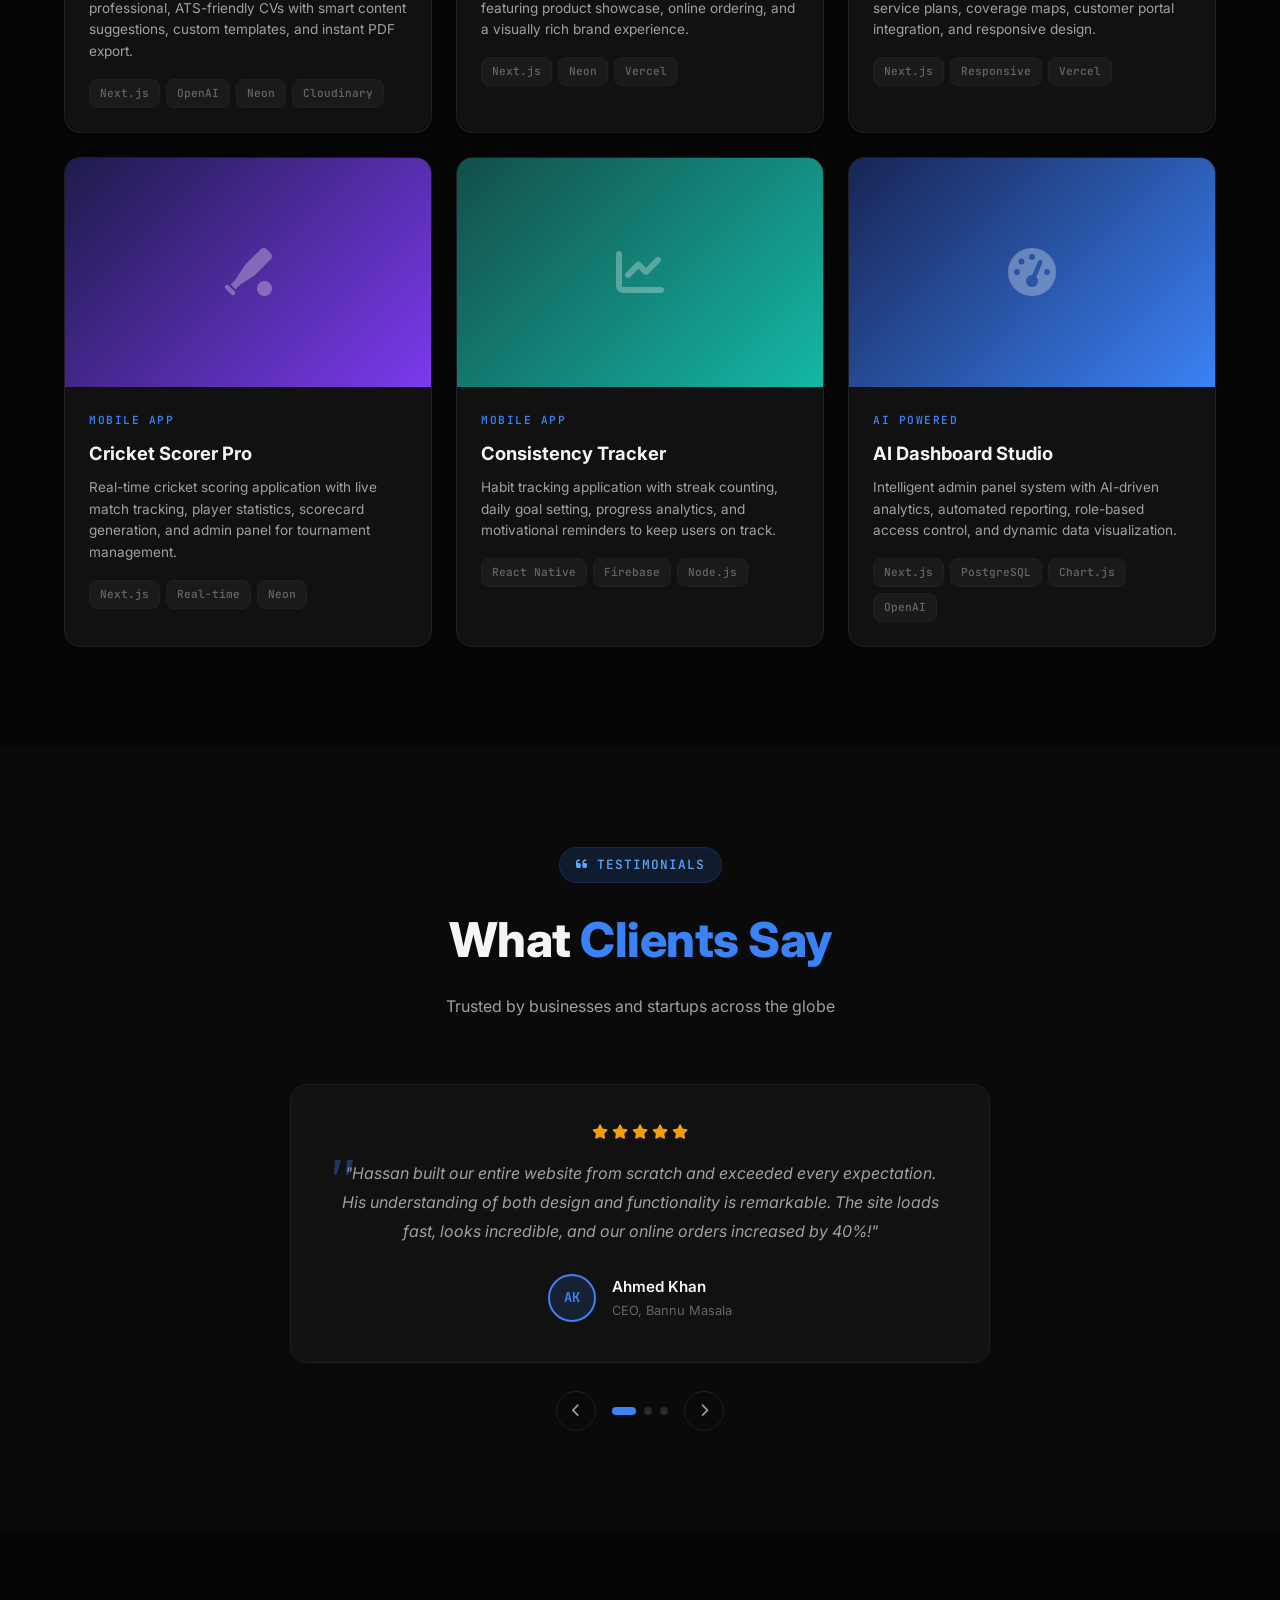
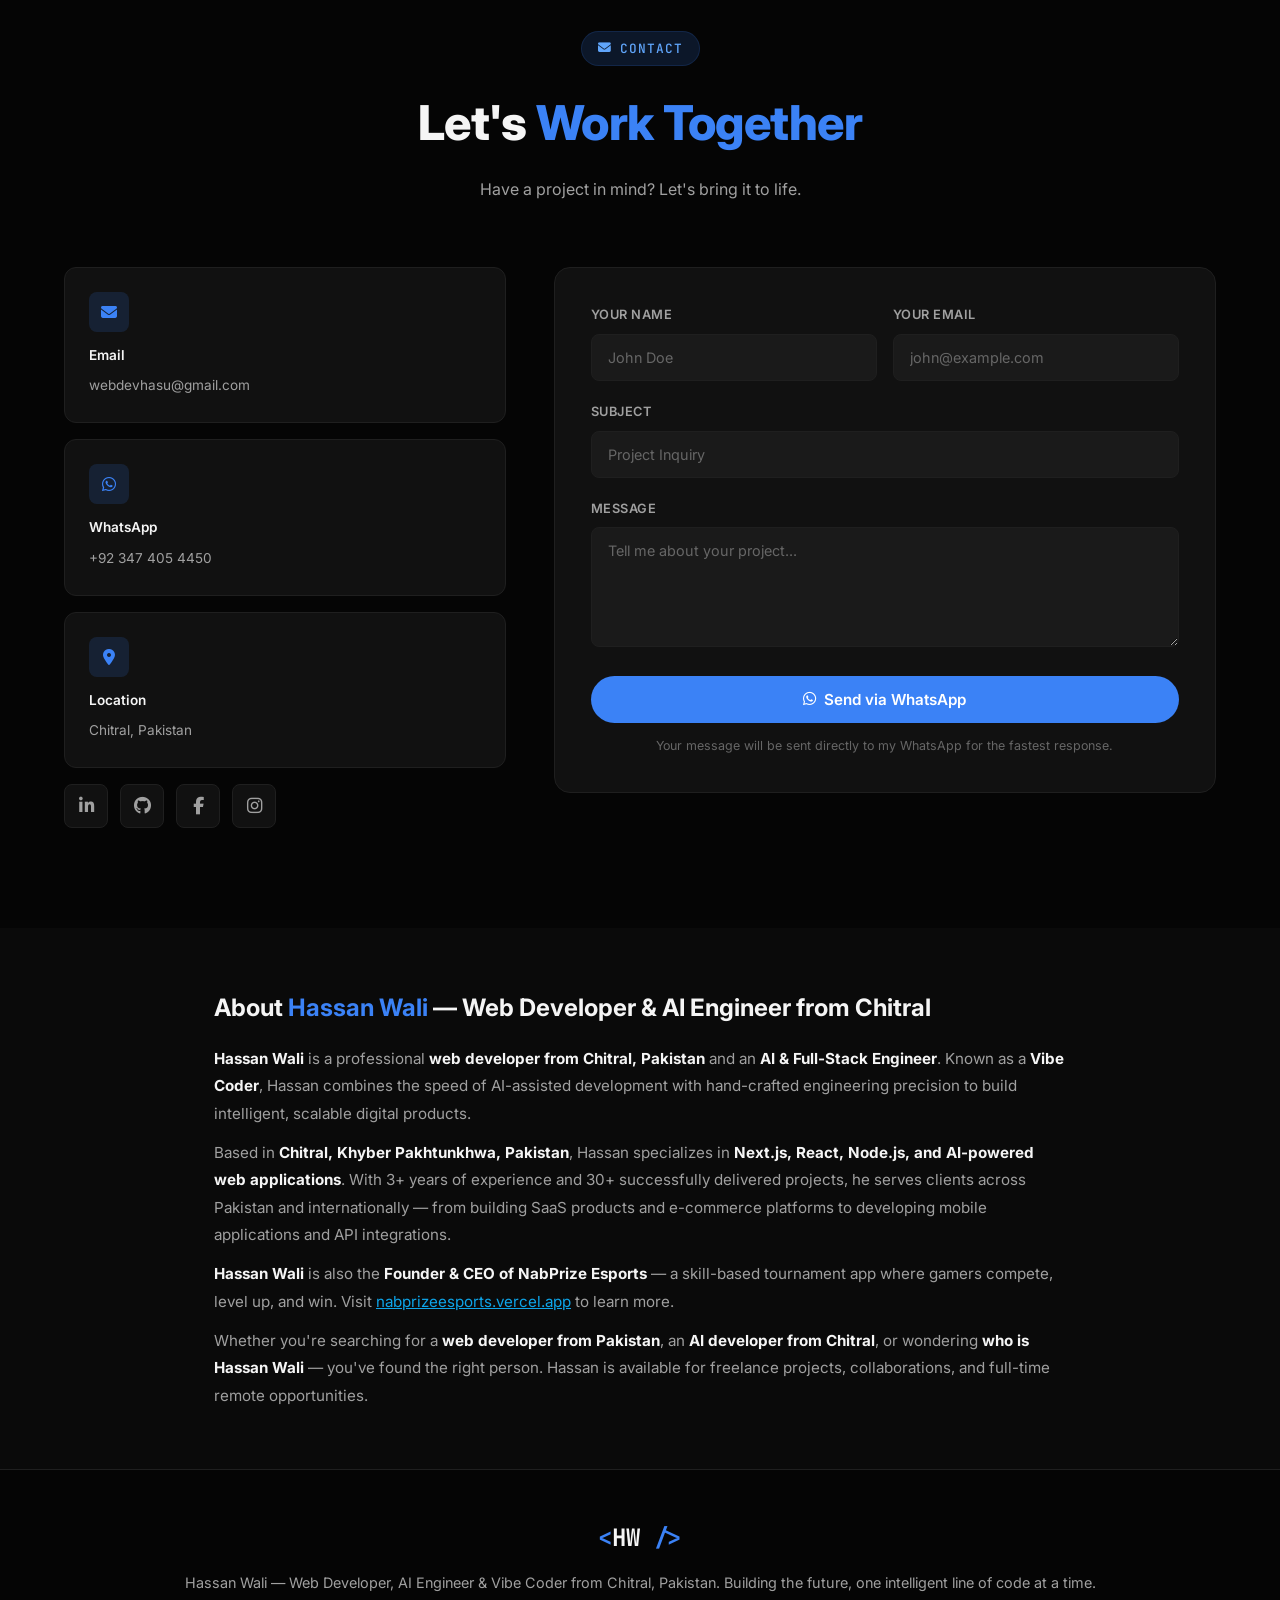
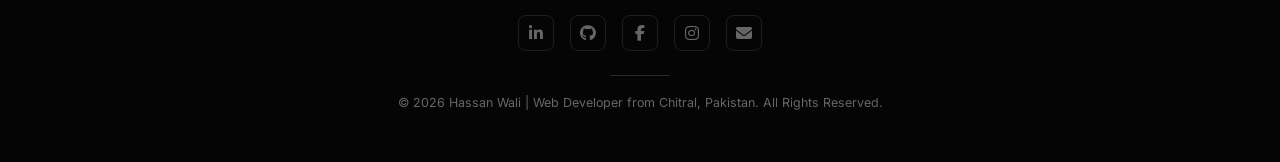
==== commit 365275b0: "feat: Added Founder & CEO of NabPrize Esports in About and SEO sections" ====
--- a/index.html
+++ b/index.html
@@ -307,6 +307,10 @@
             intelligent systems that think, adapt, and deliver results.
           </p>
           <p>
+            I am also the <strong>Founder & CEO of NabPrize Esports</strong> — a skill-based tournament app where gamers compete, 
+            level up, and win. Check it out at <a href="https://nabprizeesports.vercel.app" target="_blank" style="color: var(--accent-color, #0ea5e9); text-decoration: underline;">nabprizeesports.vercel.app</a>.
+          </p>
+          <p>
             From crafting pixel-perfect frontends to architecting secure backend infrastructures 
             with AI integration, I bring every project to life with precision and creativity. 
             I specialize in building production-ready applications using <strong>Next.js, Neon 
@@ -881,6 +885,9 @@
           <p style="margin-bottom: 12px;">
             Based in <strong style="color: var(--text-primary, #ccc);">Chitral, Khyber Pakhtunkhwa, Pakistan</strong>, Hassan specializes in <strong style="color: var(--text-primary, #ccc);">Next.js, React, Node.js, and AI-powered web applications</strong>. With 3+ years of experience and 30+ successfully delivered projects, he serves clients across Pakistan and internationally — from building SaaS products and e-commerce platforms to developing mobile applications and API integrations.
           </p>
+          <p style="margin-bottom: 12px;">
+            <strong style="color: var(--text-primary, #ccc);">Hassan Wali</strong> is also the <strong style="color: var(--text-primary, #ccc);">Founder & CEO of NabPrize Esports</strong> — a skill-based tournament app where gamers compete, level up, and win. Visit <a href="https://nabprizeesports.vercel.app" target="_blank" style="color: var(--accent-color, #0ea5e9); text-decoration: underline;">nabprizeesports.vercel.app</a> to learn more.
+          </p>
           <p>
             Whether you're searching for a <strong style="color: var(--text-primary, #ccc);">web developer from Pakistan</strong>, an <strong style="color: var(--text-primary, #ccc);">AI developer from Chitral</strong>, or wondering <strong style="color: var(--text-primary, #ccc);">who is Hassan Wali</strong> — you've found the right person. Hassan is available for freelance projects, collaborations, and full-time remote opportunities.
           </p>
